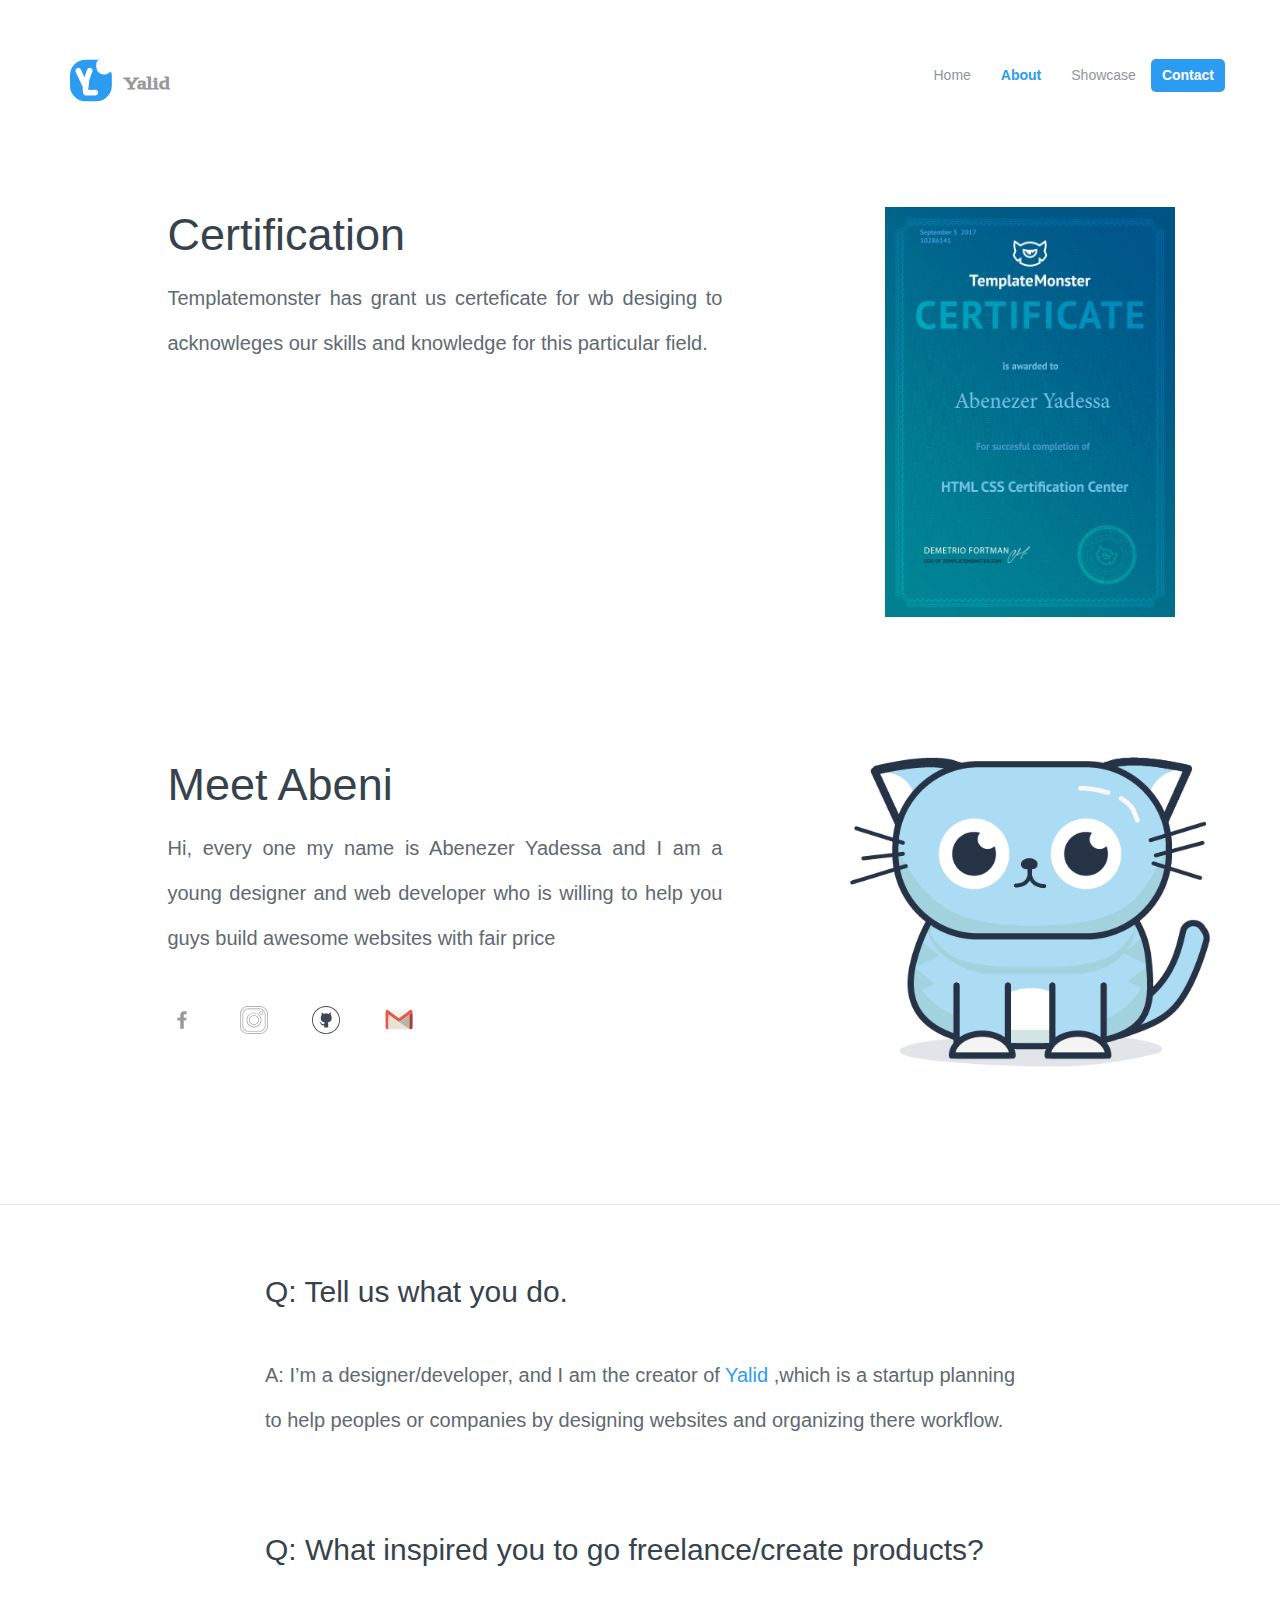
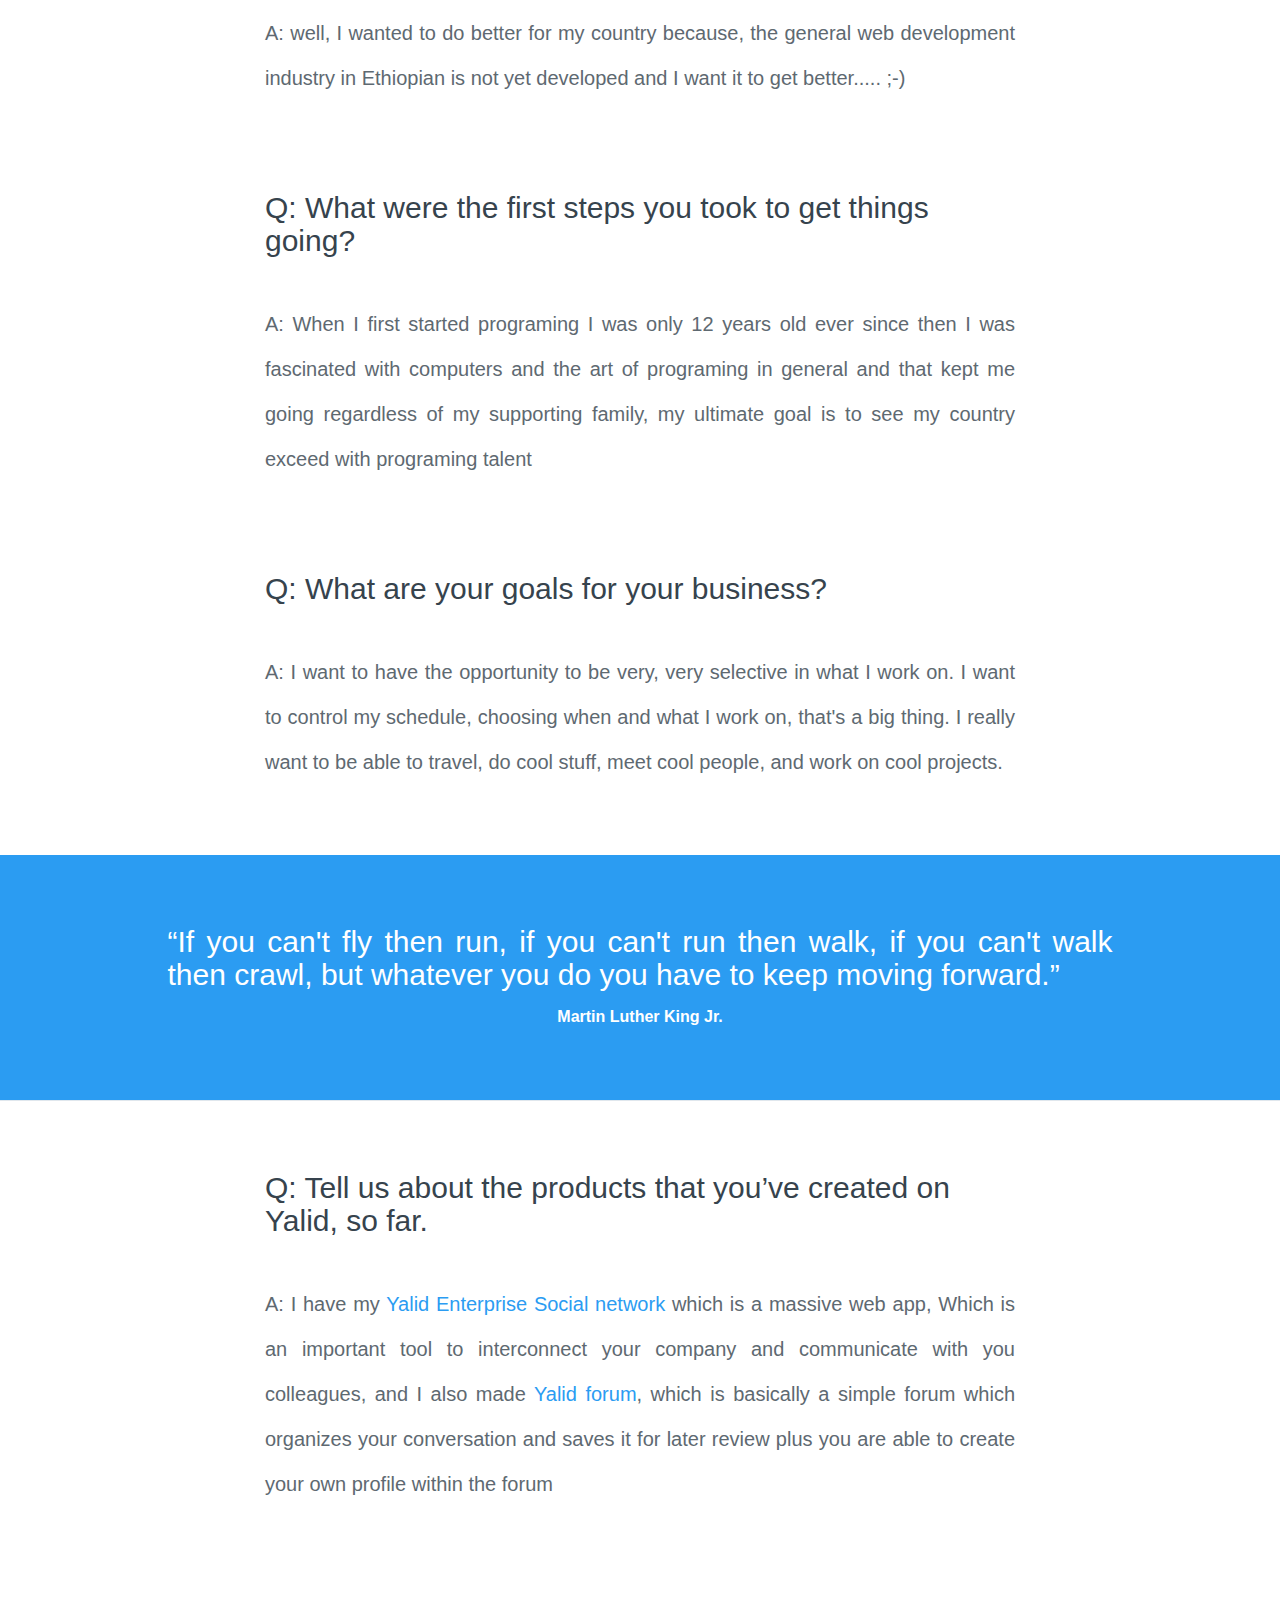
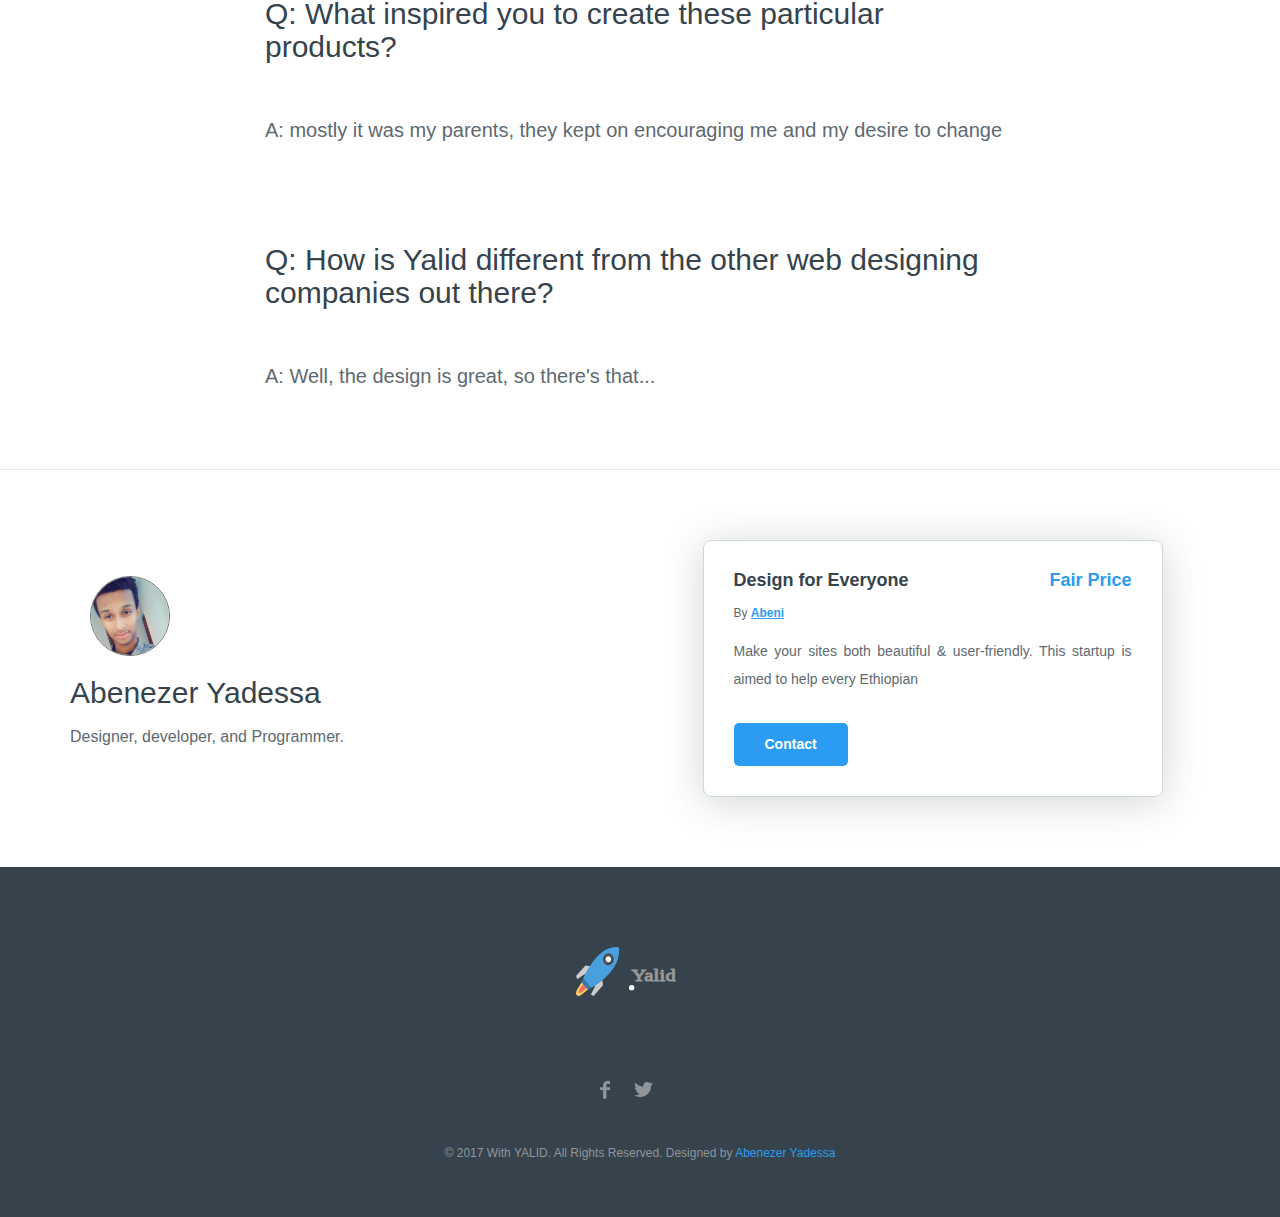
==== about.html @ cad6b0ef "Commit Yalid" ====
<!DOCTYPE html>
<html>

<head>
  <title>YALID Web Design | with Abeni Yadessa</title>
  <link rel="shortcut icon" href="favicon.ico" />
  <meta name="viewport" content="width=device-width, initial-scale=1, user-scalable=0">
  <link rel="stylesheet" href="css/bootstrap.css">
  <link rel="stylesheet" type="text/css" href="css/app.css">

</head>

<body class="">
  <div class="bg-white">

    <nav class="navbar navbar-primary navbar-fixed-top">
      <div class="container">

        <!-- Brand and toggle get grouped for better mobile display -->
        <div class="navbar-header">
          <button type="button" class="navbar-toggle collapsed" data-toggle="collapse" data-target="#header-navbar-collapse" aria-expanded="false">
        <span class="sr-only">Toggle navigation</span>
        <span class="icon-bar"></span>
        <span class="icon-bar"></span>
        <span class="icon-bar"></span>
      </button>
          <a class="navbar-brand" href="/">
        <img alt="Coach" src="img/logo.svg" />
      </a>
        </div>

        <!-- Collect the nav links, forms, and other content for toggling -->
        <div id="header-navbar-collapse" class="collapse navbar-collapse">
          <div class=" navbar-right">
            <ul class="nav navbar-nav">
              <li class=""><a href="index.html">Home</a></li>
              <li class=""><a class="current" href="about.html">About</a></li>
              <li class=""><a href="showcase.html">Showcase</a></li>
            </ul>
            <label for="modal-trigger-left" data-toggle="modal" data-target=".bs-example-modal-lg" class="btn btn-primary btn-sm navbar-btn  open-modal">Contact</label>
          </div>

        </div>
        <!-- /.navbar-collapse -->
      </div>
      <!-- /.container-fluid -->
    </nav>

    <!-- Left modal -->
    <div class="modal-a">
      <input id="modal-trigger-left" class="checkbox invisible" type="checkbox">
      <div class="modal-overlay">
        <label for="modal-trigger-left" class="o-close"></label>
        <div class="modal-wrap from-left">
          <label for="modal-trigger-left" class="close">&#10006;</label>
          <h2>Hey there you are one step closer to contacting Abeni</h2>
          <p style="text-align:center;">
            Just click the following links and you are good to go.... have a great day ;-)
          </p>
          <div class="story-social-links-a img-links">
            <a target="_blank" href="https://www.facebook.com/ebenezer.yadessa"><img src="social/facebook.svg" alt="facebook" /></a>
            <a target="_blank" href="https://www.instagram.com/abeni._/"><img src="social/instagram.svg" alt="instagram" /></a>
            <a target="_blank" href="https://github.com/Abeni-Yad"><img src="social/github.svg" alt="github" /></a>
            <a target="_blank" href="https://mail.google.com/mail/u/0/?view=cm&fs=1&to=abeyadessa@gmail.com&tf=1"><img src="social/gmail.svg" alt="gmail" /></a>
          </div>
          <p style=" margin-top:20px;">
            You can always call me on my phone &rarr; <span style="color:#2b9cf2;"> +251 929 118 104 </span>
          </p>
        </div>
      </div>
    </div>
    <!-- End Modal -->

    <div class='section home-home'>
      <div class='container'>
        <div class='row'>
          <div class='col-md-6 col-md-offset-1'>
            <h1>Certification</h1>
            <div class='text-longform'>
              <p>Templatemonster has grant us certeficate for wb desiging to acknowleges our skills and knowledge for this particular field. </p>
            </div>
          </div>
          <div class='col-md-4 col-md-offset-1'>
            <img class="img-responsive center-block" width="290" src="img/Abenezer Yadessa 10286141.jpg" alt="Yalid" />
          </div>
        </div>
      </div>
    </div>


    <div class='section'>
      <div class='container'>
        <div class='row'>
          <div class='col-md-6 col-md-offset-1'>
            <h1>Meet Abeni</h1>
            <div class='text-longform'>
              <p>Hi, every one my name is Abenezer Yadessa and I am a young designer and web developer who is willing to help you guys build awesome websites with fair price</p>
              <div class='story-social-links img-links'>
                <a target="_blank" href="https://www.facebook.com/ebenezer.yadessa"><img src="social/facebook.svg" alt="facebook" /></a>
                <a target="_blank" href="https://www.instagram.com/abeni._/"><img src="social/instagram.svg" alt="instagram" /></a>
                <a target="_blank" href="https://github.com/Abeni-Yad"><img src="social/github.svg" alt="github" /></a>
                <a target="_blank" href="https://mail.google.com/mail/u/0/?view=cm&fs=1&to=abeyadessa@gmail.com&tf=1"><img src="social/gmail.svg" alt="gmail" /></a>
              </div>
            </div>
          </div>
          <div class='col-md-4 col-md-offset-1'>
            <img class="img-responsive center-block" width="500" src="img/yalid.png" alt="Yalid" />
          </div>
        </div>
      </div>
    </div>
    <div class='section border-top'>
      <div class='container'>
        <div class='row'>
          <div class='col-md-8 col-md-offset-2'>
            <div class='text-longform'>
              <h2>Q: Tell us what you do.</h2>
              <p>
                A: I’m a designer/developer, and I am the creator of
                <a target="_blank" href="index.html">Yalid </a>,which is a startup planning to help peoples or companies by designing websites and organizing there workflow.
              </p>
              <h2>Q: What inspired you to go freelance/create products?</h2>
              <p>A: well, I wanted to do better for my country because, the general web development industry in Ethiopian is not yet developed and I want it to get better..... ;-)</p>
              <h2>Q: What were the first steps you took to get things going?</h2>
              <p>A: When I first started programing I was only 12 years old ever since then I was fascinated with computers and the art of programing in general and that kept me going regardless of my supporting family, my ultimate goal is to see my country exceed with programing talent</p>
              <h2>Q: What are your goals for your business?</h2>
              <p>A: I want to have the opportunity to be very, very selective in what I work on. I want to control my schedule, choosing when and what I work on, that's a big thing. I really want to be able to travel, do cool stuff, meet cool people, and work on cool projects.</p>
            </div>
          </div>
        </div>
      </div>
    </div>
    <div class='section bg-confetti-primary'>
      <div class='container'>
        <div class='row text-center'>
          <div class='col-md-10 col-md-offset-1'>
            <p class='h2'>“If you can't fly then run, if you can't run then walk, if you can't walk then crawl, but whatever you do you have to keep moving forward.”</p>
            <a target="blank" class="text-w-700 text-white" style="margin:0 auto;" href="https://www.google.com/url?sa=t&rct=j&q=&esrc=s&source=web&cd=1&cad=rja&uact=8&ved=0ahUKEwizjMeg4fTVAhVB1xoKHYNYDWcQFggnMAA&url=https%3A%2F%2Fen.wikipedia.org%2Fwiki%2FMartin_Luther_King_Jr.&usg=AFQjCNEV3f6exyag-ZvZM46BWSKPB4kfgg">Martin Luther King Jr. </a>
          </div>
        </div>
      </div>
    </div>
    <div class='section border-top'>
      <div class='container'>
        <div class='row'>
          <div class='col-md-8 col-md-offset-2'>
            <div class='text-longform'>
              <h2>Q: Tell us about the products that you’ve created on Yalid, so far.</h2>
              <p>
                A: I have my
                <a target="_blank" href="#">Yalid Enterprise Social network</a> which is a massive web app, Which is an important tool to interconnect your company and communicate with you colleagues, and I also made
                <a target="_blank" href="">Yalid forum</a>, which is basically a simple forum which organizes your conversation and saves it for later review plus you are able to create your own profile within the forum
              </p>
              <h2>Q: What inspired you to create these particular products?</h2>
              <p>A: mostly it was my parents, they kept on encouraging me and my desire to change</p>
              <p></p>
              <h2>Q: How is Yalid different from the other web designing companies out there?</h2>
              <p>A: Well, the design is great, so there's that...</p>
              </div>
          </div>
        </div>
      </div>
    </div>
    <div class='section border-top'>
      <div class='container'>
        <div class='row v-center creator'>
          <div class='col-sm-4'>
            <img class="pro-pic" src="img/profile.jpg" alt="Face" />
            <h2>Abenezer Yadessa</h2>
            <p class='creator-desc'>Designer, developer, and Programmer.</p>
          </div>
          <div class='col-sm-6 col-sm-offset-2'>
            <div class='product-card'>
              <!-- <a class="img-link" target="_blank" href=""><img class="img-responsive" src="img/bg-1.svg" alt="Design for developers" /> -->
</a>
              <div class='product-info'>
                <h4 class='product-title h-bold clearfix'>
<div class='pull-left'>
<a target="_blank" href="">Design for Everyone</a>
</div>
<div class='pull-right text-primary text-right'>Fair Price</div>
</h4>
                <p class='product-author'>
                  By
                  <strong><a href="#">Abeni</a></strong>
                </p>
                <p class='product-desc'>Make your sites both beautiful &amp; user-friendly. This startup is aimed to help every Ethiopian</p>
                <label for="modal-trigger-left" class="btn btn-primary btn-sm open-modal">Contact</label>
              </div>
            </div>
          </div>
        </div>

      </div>
    </div>
  </div>

  <footer class='footer-primary'>
    <div class='container'>
      <div class='row text-center-xs'>
        <div class='col-sm-12'>
          <a href="/"><img class="logo" src="img/logo1.svg" alt="yalid logo white" />
</a>
          <div class='footerlogo'>
            <a target="_blank" data-toggle="tooltip" title="Follow us on Facbook" class="img-link" href="https://www.facebook.com/ebenezer.yadessa"><img class="pr4" src="img/facebook.svg" alt="Social footer twitter" />
</a><a target="_blank" data-toggle="tooltip" title="Follow us on Twitter" class="img-link" href="https://twitter.com/abeyadessa"><img src="img/twitter.svg" alt="Social footer facebook" />
</a></div>
        </div>
      </div>
      <div class='row'>
        <div class='col-sm-12'>
          <p class='text-center footer-copyright'>
            &copy; 2017 With YALID. All Rights Reserved. Designed by <a href="https://mail.google.com/mail/u/0/?view=cm&fs=1&to=abeyadessa@gmail.com&tf=1">Abenezer Yadessa</a>
          </p>
        </div>
      </div>
    </div>
  </footer>

  <script type="text/javascript" src="js/jquery.js"></script>
  <script type="text/javascript" src="js/bootstrap.js"></script>
  <!-- Used to silently record email addresses in Google Docs -->
</body>

</html>
---- css/app.css ----
@font-face {
  font-family: 'museo-sans-rounded';
  src: url(.eot);
  src: url(.eot) format("embedded-opentype"), url(.woff2) format("woff2"), url(.woff) format("woff"), url(.ttf) format("truetype"), url(.svg#museo_sans_rounded100) format("svg");
  font-weight: 100;
  font-style: normal
}

@font-face {
  font-family: 'museo-sans-rounded';
  src: url(.eot);
  src: url(.eot?#iefix) format("embedded-opentype"), url(.woff2) format("woff2"), url(.woff) format("woff"), url(.ttf) format("truetype"), url(.svg#museo_sans_rounded100_italic) format("svg");
  font-weight: 100;
  font-style: italic
}

@font-face {
  font-family: 'museo-sans-rounded';
  src: url(.eot);
  src: url(.eot?#iefix) format("embedded-opentype"), url(.woff2) format("woff2"), url(.woff) format("woff"), url(.ttf) format("truetype"), url(.svg#museo_sans_rounded300) format("svg");
  font-weight: 300;
  font-style: normal
}

@font-face {
  font-family: 'museo-sans-rounded';
  src: url(.eot);
  src: url(.eot?#iefix) format("embedded-opentype"), url(.woff2) format("woff2"), url(.woff) format("woff"), url(.ttf) format("truetype"), url(.svg#museo_sans_rounded500) format("svg");
  font-weight: normal;
  font-style: normal
}

@font-face {
  font-family: 'museo-sans-rounded';
  src: url(.eot);
  src: url(.eot?#iefix) format("embedded-opentype"), url(.woff2) format("woff2"), url(.woff) format("woff"), url(.ttf) format("truetype"), url(.svg#museo_sans_rounded700) format("svg");
  font-weight: 700;
  font-style: normal
}

@font-face {
  font-family: 'museo-sans-rounded';
  src: url(.eot);
  src: url(.eot?#iefix) format("embedded-opentype"), url(.woff2) format("woff2"), url(.woff) format("woff"), url(.ttf) format("truetype"), url(.svg#museo_sans_rounded900) format("svg");
  font-weight: 900;
  font-style: normal
}

@-webkit-keyframes fadeInUpSmall {
  from {
    opacity: 0;
    -webkit-transform: translate3d(0, 25%, 0);
    transform: translate3d(0, 25%, 0)
  }
  to {
    opacity: 1;
    -webkit-transform: none;
    transform: none
  }
}

@keyframes fadeInUpSmall {
  from {
    opacity: 0;
    -webkit-transform: translate3d(0, 25%, 0);
    transform: translate3d(0, 25%, 0)
  }
  to {
    opacity: 1;
    -webkit-transform: none;
    transform: none
  }
}

.fadeInUpSmall {
  -webkit-animation-name: fadeInUpSmall;
  animation-name: fadeInUpSmall
}

@-webkit-keyframes fadeOutDownSmall {
  from {
    opacity: 1
  }
  to {
    opacity: 0;
    -webkit-transform: translate3d(0, 25%, 0);
    transform: translate3d(0, 25%, 0)
  }
}

@keyframes fadeOutDownSmall {
  from {
    opacity: 1
  }
  to {
    opacity: 0;
    -webkit-transform: translate3d(0, 25%, 0);
    transform: translate3d(0, 25%, 0)
  }
}

.fadeOutDownSmall {
  -webkit-animation-name: fadeOutDownSmall;
  animation-name: fadeOutDownSmall
}

@-webkit-keyframes bounceSmall {
  from, 20%, 53%, 80%, to {
    -webkit-animation-timing-function: cubic-bezier(0.215, 0.61, 0.355, 1);
    animation-timing-function: cubic-bezier(0.215, 0.61, 0.355, 1);
    -webkit-transform: translate3d(0, 60%, 0) scale3d(1, 1, 1);
    transform: translate3d(0, 60%, 0) scale3d(1, 1, 1)
  }
  40%, 43% {
    -webkit-animation-timing-function: cubic-bezier(0.755, 0.05, 0.855, 0.06);
    animation-timing-function: cubic-bezier(0.755, 0.05, 0.855, 0.06);
    -webkit-transform: translate3d(0, -60%, 0) scale3d(1, 1.15, 1);
    transform: translate3d(0, -60%, 0) scale3d(1, 1.15, 1)
  }
  70% {
    -webkit-animation-timing-function: cubic-bezier(0.755, 0.05, 0.855, 0.06);
    animation-timing-function: cubic-bezier(0.755, 0.05, 0.855, 0.06);
    -webkit-transform: translate3d(0, -40%, 0);
    transform: translate3d(0, -40%, 0)
  }
  90% {
    -webkit-transform: translate3d(0, -20%, 0);
    transform: translate3d(0, -20%, 0)
  }
}

@keyframes bounceSmall {
  from, 20%, 53%, 80%, to {
    -webkit-animation-timing-function: cubic-bezier(0.215, 0.61, 0.355, 1);
    animation-timing-function: cubic-bezier(0.215, 0.61, 0.355, 1);
    -webkit-transform: translate3d(0, 60%, 0) scale3d(1, 1, 1);
    transform: translate3d(0, 60%, 0) scale3d(1, 1, 1)
  }
  40%, 43% {
    -webkit-animation-timing-function: cubic-bezier(0.755, 0.05, 0.855, 0.06);
    animation-timing-function: cubic-bezier(0.755, 0.05, 0.855, 0.06);
    -webkit-transform: translate3d(0, -60%, 0) scale3d(1, 1.15, 1);
    transform: translate3d(0, -60%, 0) scale3d(1, 1.15, 1)
  }
  70% {
    -webkit-animation-timing-function: cubic-bezier(0.755, 0.05, 0.855, 0.06);
    animation-timing-function: cubic-bezier(0.755, 0.05, 0.855, 0.06);
    -webkit-transform: translate3d(0, -40%, 0);
    transform: translate3d(0, -40%, 0)
  }
  90% {
    -webkit-transform: translate3d(0, -20%, 0);
    transform: translate3d(0, -20%, 0)
  }
}

.bounceSmall {
  -webkit-animation-name: bounceSmall;
  animation-name: bounceSmall;
  -webkit-transform-origin: center bottom;
  transform-origin: center bottom
}

.aspect-ratio-16-9 {
  position: relative
}

.aspect-ratio-16-9:before {
  display: block;
  content: "";
  width: 100%;
  padding-top: 56.25%
}

.aspect-ratio-16-9>.content {
  position: absolute;
  top: 0;
  left: 0;
  right: 0;
  bottom: 0
}

.aspect-ratio-5-3 {
  position: relative
}

.aspect-ratio-5-3:before {
  display: block;
  content: "";
  width: 100%;
  padding-top: 60%
}

.aspect-ratio-5-3>.content {
  position: absolute;
  top: 0;
  left: 0;
  right: 0;
  bottom: 0
}

.aspect-ratio-4-3 {
  position: relative
}

.aspect-ratio-4-3:before {
  display: block;
  content: "";
  width: 100%;
  padding-top: 75%
}

.aspect-ratio-4-3>.content {
  position: absolute;
  top: 0;
  left: 0;
  right: 0;
  bottom: 0
}

.bg-white {
  background: #fff;
  padding-top: 70px;
}

.bg-gray-super-light, .available-plans .bg-lightest {
  background: #f7f8fc
}

.bg-primary, .bg-primary h1, .bg-primary h2, .bg-primary h3, .bg-primary h4, .bg-primary h5, .bg-primary h6, .bg-primary .h1, .bg-primary .h2, .bg-primary .h3, .bg-primary .h4, .bg-primary .h5, .bg-primary .h6, .bg-confetti-primary, .bg-confetti-primary h1, .bg-confetti-primary h2, .bg-confetti-primary h3, .bg-confetti-primary h4, .bg-confetti-primary h5, .bg-confetti-primary h6, .bg-confetti-primary .h1, .bg-confetti-primary .h2, .bg-confetti-primary .h3, .bg-confetti-primary .h4, .bg-confetti-primary .h5, .bg-confetti-primary .h6 {
  color: #fff
}

.bg-primary .text-fade-25, .bg-primary .text-fade-25 a, .bg-confetti-primary .text-fade-25, .bg-confetti-primary .text-fade-25 a {
  color: rgba(255, 255, 255, 0.75)
}

.bg-primary a, .bg-confetti-primary a {
  color: #A8DAFF
}

.bg-primary a:hover, .bg-confetti-primary a:hover {
  color: #fff
}

.bg-confetti-primary {
  background-image: url(/assets/chico/bg-confetti-blue-b2c30c560315b7096cbf36836446f07ef1755beacbf937e1c65b8f3c0d4b5147.svg);
  background-color: #2b9cf2;
  background-size: 400px
}

@media screen and (max-width: 768px) {
  .bg-confetti-primary {
    background-size: 300px
  }
}

.bg-confetti-dark {
  background-image: url(/assets/chico/bg-confetti-dark-d51689d8ea07abc89fe392639d5564929955c8b92f6087aba8db0f2f2f19608d.svg);
  background-color: #36434d;
  background-size: 400px
}

@media screen and (max-width: 768px) {
  .bg-confetti-dark {
    background-size: 300px
  }
}

.border-radius {
  border-radius: 5px
}

.border-radius-lg {
  border-radius: 8px
}

.border-radius-sm {
  border-radius: 3px
}

.border-top-gray-lighter {
  border-top: 1px solid #E0E7ED
}

.btn-white {
  color: #333 !important;
  background-color: #fff;
  border-color: transparent
}

.btn-white:focus, .btn-white.focus {
  color: #333 !important;
  background-color: #e6e6e6;
  border-color: transparent
}

.btn-white:hover {
  color: #333 !important;
  background-color: #e6e6e6;
  border-color: transparent
}

.btn-white:active, .btn-white.active, .open>.btn-white.dropdown-toggle {
  color: #333 !important;
  background-color: #e6e6e6;
  border-color: transparent
}

.btn-white:active:hover, .btn-white:active:focus, .btn-white:active.focus, .btn-white.active:hover, .btn-white.active:focus, .btn-white.active.focus, .open>.btn-white.dropdown-toggle:hover, .open>.btn-white.dropdown-toggle:focus, .open>.btn-white.dropdown-toggle.focus {
  color: #333 !important;
  background-color: #d4d4d4;
  border-color: transparent
}

.btn-white:active, .btn-white.active, .open>.btn-white.dropdown-toggle {
  background-image: none
}

.btn-white.disabled, .btn-white.disabled:hover, .btn-white.disabled:focus, .btn-white.disabled.focus, .btn-white.disabled:active, .btn-white.disabled.active, .btn-white[disabled], .btn-white[disabled]:hover, .btn-white[disabled]:focus, .btn-white[disabled].focus, .btn-white[disabled]:active, .btn-white[disabled].active, fieldset[disabled] .btn-white, fieldset[disabled] .btn-white:hover, fieldset[disabled] .btn-white:focus, fieldset[disabled] .btn-white.focus, fieldset[disabled] .btn-white:active, fieldset[disabled] .btn-white.active {
  background-color: #fff;
  border-color: transparent
}

.btn-white .badge {
  color: #fff;
  background-color: #333 !important
}

.btn-white:hover {
  background: #fff
}

.card {
  background: #fff;
  border-radius: 5px;
  box-shadow: 0 4px 9px 0 rgba(30, 59, 91, 0.1)
}

.card.card-sm {
  border-radius: 3px
}

.card.card-lg {
  border-radius: 8px
}

.curve-container {
  position: relative;
  overflow: hidden
}

.curve-container .curve {
  position: absolute;
  background: white;
  border-radius: 0 0 100% 100%;
  left: 0px;
  right: 0;
  top: -50%;
  bottom: 33%
}

@media screen and (max-width: 991px) {
  .curve-container .curve {
    bottom: 66%;
    top: -33%
  }
}

.flex-row {
  display: -webkit-box;
  display: -ms-flexbox;
  display: flex;
  -webkit-box-align: center;
  -ms-flex-align: center;
  align-items: center;
  -webkit-box-pack: center;
  -ms-flex-pack: center;
  justify-content: center
}

.flex-row>div {
  -webkit-box-flex: 1;
  -ms-flex: 1;
  flex: 1
}

.flex-row>div.flex-cell-bordered {
  border-right: 1px solid #E0E7ED
}

.flex-row>div.flex-cell-bordered:last-child {
  border-right: none
}

svg.icon-16, img.icon-16 {
  width: 16px;
  height: 16px
}

svg.icon-inline, img.icon-inline {
  display: inline-block;
  vertical-align: middle;
  height: 1em;
  width: auto
}

.img-border-white {
  border: 3px solid #fff
}

.list-icon li, .list-icon-blue-checkmark li {
  background-repeat: no-repeat;
  background-size: 26px 26px;
  padding-left: 39px;
  background-position: 0 0
}

.list-icon.text-lg li, .text-lg.list-icon-blue-checkmark li {
  background-size: 1.625em 1.625em;
  padding-left: 2.4375em
}

.list-icon-blue-checkmark li {
  background-image: url(/assets/marketing/icon-blue-checkmark-bubble-6b00ef5cb3d8f0c9281feb82e211a653ac41ded489aaecbc31e9c2e0ef9ebe32.svg)
}

.shadow-box {
  box-shadow: 0 10px 25px 0 rgba(49, 49, 93, 0.1)
}

.shadow-box {
  box-shadow: 0 10px 25px 0 rgba(49, 49, 93, 0.1);
  border-radius: 5px
}

.ma1 {
  margin: 0.3125rem !important
}

.mt1 {
  margin-top: 0.3125rem !important
}

.mb1 {
  margin-bottom: 0.3125rem !important
}

.ml1 {
  margin-left: 0.3125rem !important
}

.mr1 {
  margin-right: 0.3125rem !important
}

.mv1 {
  margin-top: 0.3125rem !important;
  margin-bottom: 0.3125rem !important
}

.mh1 {
  margin-left: 0.3125rem !important;
  margin-right: 0.3125rem !important
}

.pa1 {
  padding: 0.3125rem !important
}

.pt1 {
  padding-top: 0.3125rem !important
}

.pb1 {
  padding-bottom: 0.3125rem !important
}

.pl1 {
  padding-left: 0.3125rem !important
}

.pr1 {
  padding-right: 0.3125rem !important
}

.pv1 {
  padding-top: 0.3125rem !important;
  padding-bottom: 0.3125rem !important
}

.ph1 {
  padding-left: 0.3125rem !important;
  padding-right: 0.3125rem !important
}

@media screen and (max-width: 767px) {
  .ma1-xs {
    margin: 0.3125rem !important
  }
  .mt1-xs {
    margin-top: 0.3125rem !important
  }
  .mb1-xs {
    margin-bottom: 0.3125rem !important
  }
  .ml1-xs {
    margin-left: 0.3125rem !important
  }
  .mr1-xs {
    margin-right: 0.3125rem !important
  }
  .mv1-xs {
    margin-top: 0.3125rem !important;
    margin-bottom: 0.3125rem !important
  }
  .mh1-xs {
    margin-left: 0.3125rem !important;
    margin-right: 0.3125rem !important
  }
  .pa1-xs {
    padding: 0.3125rem !important
  }
  .pt1-xs {
    padding-top: 0.3125rem !important
  }
  .pb1-xs {
    padding-bottom: 0.3125rem !important
  }
  .pl1-xs {
    padding-left: 0.3125rem !important
  }
  .pr1-xs {
    padding-right: 0.3125rem !important
  }
  .pv1-xs {
    padding-top: 0.3125rem !important;
    padding-bottom: 0.3125rem !important
  }
  .ph1-xs {
    padding-left: 0.3125rem !important;
    padding-right: 0.3125rem !important
  }
}

@media (min-width: 768px) and (max-width: 991px) {
  .ma1-sm {
    margin: 0.3125rem !important
  }
  .mt1-sm {
    margin-top: 0.3125rem !important
  }
  .mb1-sm {
    margin-bottom: 0.3125rem !important
  }
  .ml1-sm {
    margin-left: 0.3125rem !important
  }
  .mr1-sm {
    margin-right: 0.3125rem !important
  }
  .mv1-sm {
    margin-top: 0.3125rem !important;
    margin-bottom: 0.3125rem !important
  }
  .mh1-sm {
    margin-left: 0.3125rem !important;
    margin-right: 0.3125rem !important
  }
  .pa1-sm {
    padding: 0.3125rem !important
  }
  .pt1-sm {
    padding-top: 0.3125rem !important
  }
  .pb1-sm {
    padding-bottom: 0.3125rem !important
  }
  .pl1-sm {
    padding-left: 0.3125rem !important
  }
  .pr1-sm {
    padding-right: 0.3125rem !important
  }
  .pv1-sm {
    padding-top: 0.3125rem !important;
    padding-bottom: 0.3125rem !important
  }
  .ph1-sm {
    padding-left: 0.3125rem !important;
    padding-right: 0.3125rem !important
  }
}

@media (min-width: 992px) and (max-width: 1199px) {
  .ma1-md {
    margin: 0.3125rem !important
  }
  .mt1-md {
    margin-top: 0.3125rem !important
  }
  .mb1-md {
    margin-bottom: 0.3125rem !important
  }
  .ml1-md {
    margin-left: 0.3125rem !important
  }
  .mr1-md {
    margin-right: 0.3125rem !important
  }
  .mv1-md {
    margin-top: 0.3125rem !important;
    margin-bottom: 0.3125rem !important
  }
  .mh1-md {
    margin-left: 0.3125rem !important;
    margin-right: 0.3125rem !important
  }
  .pa1-md {
    padding: 0.3125rem !important
  }
  .pt1-md {
    padding-top: 0.3125rem !important
  }
  .pb1-md {
    padding-bottom: 0.3125rem !important
  }
  .pl1-md {
    padding-left: 0.3125rem !important
  }
  .pr1-md {
    padding-right: 0.3125rem !important
  }
  .pv1-md {
    padding-top: 0.3125rem !important;
    padding-bottom: 0.3125rem !important
  }
  .ph1-md {
    padding-left: 0.3125rem !important;
    padding-right: 0.3125rem !important
  }
}

@media (min-width: 1200px) {
  .ma1-lg {
    margin: 0.3125rem !important
  }
  .mt1-lg {
    margin-top: 0.3125rem !important
  }
  .mb1-lg {
    margin-bottom: 0.3125rem !important
  }
  .ml1-lg {
    margin-left: 0.3125rem !important
  }
  .mr1-lg {
    margin-right: 0.3125rem !important
  }
  .mv1-lg {
    margin-top: 0.3125rem !important;
    margin-bottom: 0.3125rem !important
  }
  .mh1-lg {
    margin-left: 0.3125rem !important;
    margin-right: 0.3125rem !important
  }
  .pa1-lg {
    padding: 0.3125rem !important
  }
  .pt1-lg {
    padding-top: 0.3125rem !important
  }
  .pb1-lg {
    padding-bottom: 0.3125rem !important
  }
  .pl1-lg {
    padding-left: 0.3125rem !important
  }
  .pr1-lg {
    padding-right: 0.3125rem !important
  }
  .pv1-lg {
    padding-top: 0.3125rem !important;
    padding-bottom: 0.3125rem !important
  }
  .ph1-lg {
    padding-left: 0.3125rem !important;
    padding-right: 0.3125rem !important
  }
}

.ma2 {
  margin: 0.625rem !important
}

.mt2 {
  margin-top: 0.625rem !important
}

.mb2 {
  margin-bottom: 0.625rem !important
}

.ml2 {
  margin-left: 0.625rem !important
}

.mr2 {
  margin-right: 0.625rem !important
}

.mv2 {
  margin-top: 0.625rem !important;
  margin-bottom: 0.625rem !important
}

.mh2 {
  margin-left: 0.625rem !important;
  margin-right: 0.625rem !important
}

.pa2 {
  padding: 0.625rem !important
}

.pt2 {
  padding-top: 0.625rem !important
}

.pb2 {
  padding-bottom: 0.625rem !important
}

.pl2 {
  padding-left: 0.625rem !important
}

.pr2 {
  padding-right: 0.625rem !important
}

.pv2 {
  padding-top: 0.625rem !important;
  padding-bottom: 0.625rem !important
}

.ph2 {
  padding-left: 0.625rem !important;
  padding-right: 0.625rem !important
}

@media screen and (max-width: 767px) {
  .ma2-xs {
    margin: 0.625rem !important
  }
  .mt2-xs {
    margin-top: 0.625rem !important
  }
  .mb2-xs {
    margin-bottom: 0.625rem !important
  }
  .ml2-xs {
    margin-left: 0.625rem !important
  }
  .mr2-xs {
    margin-right: 0.625rem !important
  }
  .mv2-xs {
    margin-top: 0.625rem !important;
    margin-bottom: 0.625rem !important
  }
  .mh2-xs {
    margin-left: 0.625rem !important;
    margin-right: 0.625rem !important
  }
  .pa2-xs {
    padding: 0.625rem !important
  }
  .pt2-xs {
    padding-top: 0.625rem !important
  }
  .pb2-xs {
    padding-bottom: 0.625rem !important
  }
  .pl2-xs {
    padding-left: 0.625rem !important
  }
  .pr2-xs {
    padding-right: 0.625rem !important
  }
  .pv2-xs {
    padding-top: 0.625rem !important;
    padding-bottom: 0.625rem !important
  }
  .ph2-xs {
    padding-left: 0.625rem !important;
    padding-right: 0.625rem !important
  }
}

@media (min-width: 768px) and (max-width: 991px) {
  .ma2-sm {
    margin: 0.625rem !important
  }
  .mt2-sm {
    margin-top: 0.625rem !important
  }
  .mb2-sm {
    margin-bottom: 0.625rem !important
  }
  .ml2-sm {
    margin-left: 0.625rem !important
  }
  .mr2-sm {
    margin-right: 0.625rem !important
  }
  .mv2-sm {
    margin-top: 0.625rem !important;
    margin-bottom: 0.625rem !important
  }
  .mh2-sm {
    margin-left: 0.625rem !important;
    margin-right: 0.625rem !important
  }
  .pa2-sm {
    padding: 0.625rem !important
  }
  .pt2-sm {
    padding-top: 0.625rem !important
  }
  .pb2-sm {
    padding-bottom: 0.625rem !important
  }
  .pl2-sm {
    padding-left: 0.625rem !important
  }
  .pr2-sm {
    padding-right: 0.625rem !important
  }
  .pv2-sm {
    padding-top: 0.625rem !important;
    padding-bottom: 0.625rem !important
  }
  .ph2-sm {
    padding-left: 0.625rem !important;
    padding-right: 0.625rem !important
  }
}

@media (min-width: 992px) and (max-width: 1199px) {
  .ma2-md {
    margin: 0.625rem !important
  }
  .mt2-md {
    margin-top: 0.625rem !important
  }
  .mb2-md {
    margin-bottom: 0.625rem !important
  }
  .ml2-md {
    margin-left: 0.625rem !important
  }
  .mr2-md {
    margin-right: 0.625rem !important
  }
  .mv2-md {
    margin-top: 0.625rem !important;
    margin-bottom: 0.625rem !important
  }
  .mh2-md {
    margin-left: 0.625rem !important;
    margin-right: 0.625rem !important
  }
  .pa2-md {
    padding: 0.625rem !important
  }
  .pt2-md {
    padding-top: 0.625rem !important
  }
  .pb2-md {
    padding-bottom: 0.625rem !important
  }
  .pl2-md {
    padding-left: 0.625rem !important
  }
  .pr2-md {
    padding-right: 0.625rem !important
  }
  .pv2-md {
    padding-top: 0.625rem !important;
    padding-bottom: 0.625rem !important
  }
  .ph2-md {
    padding-left: 0.625rem !important;
    padding-right: 0.625rem !important
  }
}

@media (min-width: 1200px) {
  .ma2-lg {
    margin: 0.625rem !important
  }
  .mt2-lg {
    margin-top: 0.625rem !important
  }
  .mb2-lg {
    margin-bottom: 0.625rem !important
  }
  .ml2-lg {
    margin-left: 0.625rem !important
  }
  .mr2-lg {
    margin-right: 0.625rem !important
  }
  .mv2-lg {
    margin-top: 0.625rem !important;
    margin-bottom: 0.625rem !important
  }
  .mh2-lg {
    margin-left: 0.625rem !important;
    margin-right: 0.625rem !important
  }
  .pa2-lg {
    padding: 0.625rem !important
  }
  .pt2-lg {
    padding-top: 0.625rem !important
  }
  .pb2-lg {
    padding-bottom: 0.625rem !important
  }
  .pl2-lg {
    padding-left: 0.625rem !important
  }
  .pr2-lg {
    padding-right: 0.625rem !important
  }
  .pv2-lg {
    padding-top: 0.625rem !important;
    padding-bottom: 0.625rem !important
  }
  .ph2-lg {
    padding-left: 0.625rem !important;
    padding-right: 0.625rem !important
  }
}

.ma3 {
  margin: 0.9375rem !important
}

.mt3 {
  margin-top: 0.9375rem !important
}

.mb3 {
  margin-bottom: 0.9375rem !important
}

.ml3 {
  margin-left: 0.9375rem !important
}

.mr3 {
  margin-right: 0.9375rem !important
}

.mv3 {
  margin-top: 0.9375rem !important;
  margin-bottom: 0.9375rem !important
}

.mh3 {
  margin-left: 0.9375rem !important;
  margin-right: 0.9375rem !important
}

.pa3 {
  padding: 0.9375rem !important
}

.pt3 {
  padding-top: 0.9375rem !important
}

.pb3 {
  padding-bottom: 0.9375rem !important
}

.pl3 {
  padding-left: 0.9375rem !important
}

.pr3 {
  padding-right: 0.9375rem !important
}

.pv3 {
  padding-top: 0.9375rem !important;
  padding-bottom: 0.9375rem !important
}

.ph3 {
  padding-left: 0.9375rem !important;
  padding-right: 0.9375rem !important
}

@media screen and (max-width: 767px) {
  .ma3-xs {
    margin: 0.9375rem !important
  }
  .mt3-xs {
    margin-top: 0.9375rem !important
  }
  .mb3-xs {
    margin-bottom: 0.9375rem !important
  }
  .ml3-xs {
    margin-left: 0.9375rem !important
  }
  .mr3-xs {
    margin-right: 0.9375rem !important
  }
  .mv3-xs {
    margin-top: 0.9375rem !important;
    margin-bottom: 0.9375rem !important
  }
  .mh3-xs {
    margin-left: 0.9375rem !important;
    margin-right: 0.9375rem !important
  }
  .pa3-xs {
    padding: 0.9375rem !important
  }
  .pt3-xs {
    padding-top: 0.9375rem !important
  }
  .pb3-xs {
    padding-bottom: 0.9375rem !important
  }
  .pl3-xs {
    padding-left: 0.9375rem !important
  }
  .pr3-xs {
    padding-right: 0.9375rem !important
  }
  .pv3-xs {
    padding-top: 0.9375rem !important;
    padding-bottom: 0.9375rem !important
  }
  .ph3-xs {
    padding-left: 0.9375rem !important;
    padding-right: 0.9375rem !important
  }
}

@media (min-width: 768px) and (max-width: 991px) {
  .ma3-sm {
    margin: 0.9375rem !important
  }
  .mt3-sm {
    margin-top: 0.9375rem !important
  }
  .mb3-sm {
    margin-bottom: 0.9375rem !important
  }
  .ml3-sm {
    margin-left: 0.9375rem !important
  }
  .mr3-sm {
    margin-right: 0.9375rem !important
  }
  .mv3-sm {
    margin-top: 0.9375rem !important;
    margin-bottom: 0.9375rem !important
  }
  .mh3-sm {
    margin-left: 0.9375rem !important;
    margin-right: 0.9375rem !important
  }
  .pa3-sm {
    padding: 0.9375rem !important
  }
  .pt3-sm {
    padding-top: 0.9375rem !important
  }
  .pb3-sm {
    padding-bottom: 0.9375rem !important
  }
  .pl3-sm {
    padding-left: 0.9375rem !important
  }
  .pr3-sm {
    padding-right: 0.9375rem !important
  }
  .pv3-sm {
    padding-top: 0.9375rem !important;
    padding-bottom: 0.9375rem !important
  }
  .ph3-sm {
    padding-left: 0.9375rem !important;
    padding-right: 0.9375rem !important
  }
}

@media (min-width: 992px) and (max-width: 1199px) {
  .ma3-md {
    margin: 0.9375rem !important
  }
  .mt3-md {
    margin-top: 0.9375rem !important
  }
  .mb3-md {
    margin-bottom: 0.9375rem !important
  }
  .ml3-md {
    margin-left: 0.9375rem !important
  }
  .mr3-md {
    margin-right: 0.9375rem !important
  }
  .mv3-md {
    margin-top: 0.9375rem !important;
    margin-bottom: 0.9375rem !important
  }
  .mh3-md {
    margin-left: 0.9375rem !important;
    margin-right: 0.9375rem !important
  }
  .pa3-md {
    padding: 0.9375rem !important
  }
  .pt3-md {
    padding-top: 0.9375rem !important
  }
  .pb3-md {
    padding-bottom: 0.9375rem !important
  }
  .pl3-md {
    padding-left: 0.9375rem !important
  }
  .pr3-md {
    padding-right: 0.9375rem !important
  }
  .pv3-md {
    padding-top: 0.9375rem !important;
    padding-bottom: 0.9375rem !important
  }
  .ph3-md {
    padding-left: 0.9375rem !important;
    padding-right: 0.9375rem !important
  }
}

@media (min-width: 1200px) {
  .ma3-lg {
    margin: 0.9375rem !important
  }
  .mt3-lg {
    margin-top: 0.9375rem !important
  }
  .mb3-lg {
    margin-bottom: 0.9375rem !important
  }
  .ml3-lg {
    margin-left: 0.9375rem !important
  }
  .mr3-lg {
    margin-right: 0.9375rem !important
  }
  .mv3-lg {
    margin-top: 0.9375rem !important;
    margin-bottom: 0.9375rem !important
  }
  .mh3-lg {
    margin-left: 0.9375rem !important;
    margin-right: 0.9375rem !important
  }
  .pa3-lg {
    padding: 0.9375rem !important
  }
  .pt3-lg {
    padding-top: 0.9375rem !important
  }
  .pb3-lg {
    padding-bottom: 0.9375rem !important
  }
  .pl3-lg {
    padding-left: 0.9375rem !important
  }
  .pr3-lg {
    padding-right: 0.9375rem !important
  }
  .pv3-lg {
    padding-top: 0.9375rem !important;
    padding-bottom: 0.9375rem !important
  }
  .ph3-lg {
    padding-left: 0.9375rem !important;
    padding-right: 0.9375rem !important
  }
}

.ma4 {
  margin: 1.25rem !important
}

.mt4 {
  margin-top: 1.25rem !important
}

.mb4 {
  margin-bottom: 1.25rem !important
}

.ml4 {
  margin-left: 1.25rem !important
}

.mr4 {
  margin-right: 1.25rem !important
}

.mv4 {
  margin-top: 1.25rem !important;
  margin-bottom: 1.25rem !important
}

.mh4 {
  margin-left: 1.25rem !important;
  margin-right: 1.25rem !important
}

.pa4 {
  padding: 1.25rem !important
}

.pt4 {
  padding-top: 1.25rem !important
}

.pb4 {
  padding-bottom: 1.25rem !important
}

.pl4 {
  padding-left: 1.25rem !important
}

.pr4 {
  padding-right: 1.25rem !important
}

.pv4 {
  padding-top: 1.25rem !important;
  padding-bottom: 1.25rem !important
}

.ph4 {
  padding-left: 1.25rem !important;
  padding-right: 1.25rem !important
}

@media screen and (max-width: 767px) {
  .ma4-xs {
    margin: 1.25rem !important
  }
  .mt4-xs {
    margin-top: 1.25rem !important
  }
  .mb4-xs {
    margin-bottom: 1.25rem !important
  }
  .ml4-xs {
    margin-left: 1.25rem !important
  }
  .mr4-xs {
    margin-right: 1.25rem !important
  }
  .mv4-xs {
    margin-top: 1.25rem !important;
    margin-bottom: 1.25rem !important
  }
  .mh4-xs {
    margin-left: 1.25rem !important;
    margin-right: 1.25rem !important
  }
  .pa4-xs {
    padding: 1.25rem !important
  }
  .pt4-xs {
    padding-top: 1.25rem !important
  }
  .pb4-xs {
    padding-bottom: 1.25rem !important
  }
  .pl4-xs {
    padding-left: 1.25rem !important
  }
  .pr4-xs {
    padding-right: 1.25rem !important
  }
  .pv4-xs {
    padding-top: 1.25rem !important;
    padding-bottom: 1.25rem !important
  }
  .ph4-xs {
    padding-left: 1.25rem !important;
    padding-right: 1.25rem !important
  }
}

@media (min-width: 768px) and (max-width: 991px) {
  .ma4-sm {
    margin: 1.25rem !important
  }
  .mt4-sm {
    margin-top: 1.25rem !important
  }
  .mb4-sm {
    margin-bottom: 1.25rem !important
  }
  .ml4-sm {
    margin-left: 1.25rem !important
  }
  .mr4-sm {
    margin-right: 1.25rem !important
  }
  .mv4-sm {
    margin-top: 1.25rem !important;
    margin-bottom: 1.25rem !important
  }
  .mh4-sm {
    margin-left: 1.25rem !important;
    margin-right: 1.25rem !important
  }
  .pa4-sm {
    padding: 1.25rem !important
  }
  .pt4-sm {
    padding-top: 1.25rem !important
  }
  .pb4-sm {
    padding-bottom: 1.25rem !important
  }
  .pl4-sm {
    padding-left: 1.25rem !important
  }
  .pr4-sm {
    padding-right: 1.25rem !important
  }
  .pv4-sm {
    padding-top: 1.25rem !important;
    padding-bottom: 1.25rem !important
  }
  .ph4-sm {
    padding-left: 1.25rem !important;
    padding-right: 1.25rem !important
  }
}

@media (min-width: 992px) and (max-width: 1199px) {
  .ma4-md {
    margin: 1.25rem !important
  }
  .mt4-md {
    margin-top: 1.25rem !important
  }
  .mb4-md {
    margin-bottom: 1.25rem !important
  }
  .ml4-md {
    margin-left: 1.25rem !important
  }
  .mr4-md {
    margin-right: 1.25rem !important
  }
  .mv4-md {
    margin-top: 1.25rem !important;
    margin-bottom: 1.25rem !important
  }
  .mh4-md {
    margin-left: 1.25rem !important;
    margin-right: 1.25rem !important
  }
  .pa4-md {
    padding: 1.25rem !important
  }
  .pt4-md {
    padding-top: 1.25rem !important
  }
  .pb4-md {
    padding-bottom: 1.25rem !important
  }
  .pl4-md {
    padding-left: 1.25rem !important
  }
  .pr4-md {
    padding-right: 1.25rem !important
  }
  .pv4-md {
    padding-top: 1.25rem !important;
    padding-bottom: 1.25rem !important
  }
  .ph4-md {
    padding-left: 1.25rem !important;
    padding-right: 1.25rem !important
  }
}

@media (min-width: 1200px) {
  .ma4-lg {
    margin: 1.25rem !important
  }
  .mt4-lg {
    margin-top: 1.25rem !important
  }
  .mb4-lg {
    margin-bottom: 1.25rem !important
  }
  .ml4-lg {
    margin-left: 1.25rem !important
  }
  .mr4-lg {
    margin-right: 1.25rem !important
  }
  .mv4-lg {
    margin-top: 1.25rem !important;
    margin-bottom: 1.25rem !important
  }
  .mh4-lg {
    margin-left: 1.25rem !important;
    margin-right: 1.25rem !important
  }
  .pa4-lg {
    padding: 1.25rem !important
  }
  .pt4-lg {
    padding-top: 1.25rem !important
  }
  .pb4-lg {
    padding-bottom: 1.25rem !important
  }
  .pl4-lg {
    padding-left: 1.25rem !important
  }
  .pr4-lg {
    padding-right: 1.25rem !important
  }
  .pv4-lg {
    padding-top: 1.25rem !important;
    padding-bottom: 1.25rem !important
  }
  .ph4-lg {
    padding-left: 1.25rem !important;
    padding-right: 1.25rem !important
  }
}

.ma5 {
  margin: 1.5625rem !important
}

.mt5 {
  margin-top: 1.5625rem !important
}

.mb5 {
  margin-bottom: 1.5625rem !important
}

.ml5 {
  margin-left: 1.5625rem !important
}

.mr5 {
  margin-right: 1.5625rem !important
}

.mv5 {
  margin-top: 1.5625rem !important;
  margin-bottom: 1.5625rem !important
}

.mh5 {
  margin-left: 1.5625rem !important;
  margin-right: 1.5625rem !important
}

.pa5 {
  padding: 1.5625rem !important
}

.pt5 {
  padding-top: 1.5625rem !important
}

.pb5 {
  padding-bottom: 1.5625rem !important
}

.pl5 {
  padding-left: 1.5625rem !important
}

.pr5 {
  padding-right: 1.5625rem !important
}

.pv5 {
  padding-top: 1.5625rem !important;
  padding-bottom: 1.5625rem !important
}

.ph5 {
  padding-left: 1.5625rem !important;
  padding-right: 1.5625rem !important
}

@media screen and (max-width: 767px) {
  .ma5-xs {
    margin: 1.5625rem !important
  }
  .mt5-xs {
    margin-top: 1.5625rem !important
  }
  .mb5-xs {
    margin-bottom: 1.5625rem !important
  }
  .ml5-xs {
    margin-left: 1.5625rem !important
  }
  .mr5-xs {
    margin-right: 1.5625rem !important
  }
  .mv5-xs {
    margin-top: 1.5625rem !important;
    margin-bottom: 1.5625rem !important
  }
  .mh5-xs {
    margin-left: 1.5625rem !important;
    margin-right: 1.5625rem !important
  }
  .pa5-xs {
    padding: 1.5625rem !important
  }
  .pt5-xs {
    padding-top: 1.5625rem !important
  }
  .pb5-xs {
    padding-bottom: 1.5625rem !important
  }
  .pl5-xs {
    padding-left: 1.5625rem !important
  }
  .pr5-xs {
    padding-right: 1.5625rem !important
  }
  .pv5-xs {
    padding-top: 1.5625rem !important;
    padding-bottom: 1.5625rem !important
  }
  .ph5-xs {
    padding-left: 1.5625rem !important;
    padding-right: 1.5625rem !important
  }
}

@media (min-width: 768px) and (max-width: 991px) {
  .ma5-sm {
    margin: 1.5625rem !important
  }
  .mt5-sm {
    margin-top: 1.5625rem !important
  }
  .mb5-sm {
    margin-bottom: 1.5625rem !important
  }
  .ml5-sm {
    margin-left: 1.5625rem !important
  }
  .mr5-sm {
    margin-right: 1.5625rem !important
  }
  .mv5-sm {
    margin-top: 1.5625rem !important;
    margin-bottom: 1.5625rem !important
  }
  .mh5-sm {
    margin-left: 1.5625rem !important;
    margin-right: 1.5625rem !important
  }
  .pa5-sm {
    padding: 1.5625rem !important
  }
  .pt5-sm {
    padding-top: 1.5625rem !important
  }
  .pb5-sm {
    padding-bottom: 1.5625rem !important
  }
  .pl5-sm {
    padding-left: 1.5625rem !important
  }
  .pr5-sm {
    padding-right: 1.5625rem !important
  }
  .pv5-sm {
    padding-top: 1.5625rem !important;
    padding-bottom: 1.5625rem !important
  }
  .ph5-sm {
    padding-left: 1.5625rem !important;
    padding-right: 1.5625rem !important
  }
}

@media (min-width: 992px) and (max-width: 1199px) {
  .ma5-md {
    margin: 1.5625rem !important
  }
  .mt5-md {
    margin-top: 1.5625rem !important
  }
  .mb5-md {
    margin-bottom: 1.5625rem !important
  }
  .ml5-md {
    margin-left: 1.5625rem !important
  }
  .mr5-md {
    margin-right: 1.5625rem !important
  }
  .mv5-md {
    margin-top: 1.5625rem !important;
    margin-bottom: 1.5625rem !important
  }
  .mh5-md {
    margin-left: 1.5625rem !important;
    margin-right: 1.5625rem !important
  }
  .pa5-md {
    padding: 1.5625rem !important
  }
  .pt5-md {
    padding-top: 1.5625rem !important
  }
  .pb5-md {
    padding-bottom: 1.5625rem !important
  }
  .pl5-md {
    padding-left: 1.5625rem !important
  }
  .pr5-md {
    padding-right: 1.5625rem !important
  }
  .pv5-md {
    padding-top: 1.5625rem !important;
    padding-bottom: 1.5625rem !important
  }
  .ph5-md {
    padding-left: 1.5625rem !important;
    padding-right: 1.5625rem !important
  }
}

@media (min-width: 1200px) {
  .ma5-lg {
    margin: 1.5625rem !important
  }
  .mt5-lg {
    margin-top: 1.5625rem !important
  }
  .mb5-lg {
    margin-bottom: 1.5625rem !important
  }
  .ml5-lg {
    margin-left: 1.5625rem !important
  }
  .mr5-lg {
    margin-right: 1.5625rem !important
  }
  .mv5-lg {
    margin-top: 1.5625rem !important;
    margin-bottom: 1.5625rem !important
  }
  .mh5-lg {
    margin-left: 1.5625rem !important;
    margin-right: 1.5625rem !important
  }
  .pa5-lg {
    padding: 1.5625rem !important
  }
  .pt5-lg {
    padding-top: 1.5625rem !important
  }
  .pb5-lg {
    padding-bottom: 1.5625rem !important
  }
  .pl5-lg {
    padding-left: 1.5625rem !important
  }
  .pr5-lg {
    padding-right: 1.5625rem !important
  }
  .pv5-lg {
    padding-top: 1.5625rem !important;
    padding-bottom: 1.5625rem !important
  }
  .ph5-lg {
    padding-left: 1.5625rem !important;
    padding-right: 1.5625rem !important
  }
}

.ma6 {
  margin: 3.125rem !important
}

.mt6 {
  margin-top: 3.125rem !important
}

.mb6 {
  margin-bottom: 3.125rem !important
}

.ml6 {
  margin-left: 3.125rem !important
}

.mr6 {
  margin-right: 3.125rem !important
}

.mv6 {
  margin-top: 3.125rem !important;
  margin-bottom: 3.125rem !important
}

.mh6 {
  margin-left: 3.125rem !important;
  margin-right: 3.125rem !important
}

.pa6 {
  padding: 3.125rem !important
}

.pt6 {
  padding-top: 3.125rem !important
}

.pb6 {
  padding-bottom: 3.125rem !important
}

.pl6 {
  padding-left: 3.125rem !important
}

.pr6 {
  padding-right: 3.125rem !important
}

.pv6 {
  padding-top: 3.125rem !important;
  padding-bottom: 3.125rem !important
}

.ph6 {
  padding-left: 3.125rem !important;
  padding-right: 3.125rem !important
}

@media screen and (max-width: 767px) {
  .ma6-xs {
    margin: 3.125rem !important
  }
  .mt6-xs {
    margin-top: 3.125rem !important
  }
  .mb6-xs {
    margin-bottom: 3.125rem !important
  }
  .ml6-xs {
    margin-left: 3.125rem !important
  }
  .mr6-xs {
    margin-right: 3.125rem !important
  }
  .mv6-xs {
    margin-top: 3.125rem !important;
    margin-bottom: 3.125rem !important
  }
  .mh6-xs {
    margin-left: 3.125rem !important;
    margin-right: 3.125rem !important
  }
  .pa6-xs {
    padding: 3.125rem !important
  }
  .pt6-xs {
    padding-top: 3.125rem !important
  }
  .pb6-xs {
    padding-bottom: 3.125rem !important
  }
  .pl6-xs {
    padding-left: 3.125rem !important
  }
  .pr6-xs {
    padding-right: 3.125rem !important
  }
  .pv6-xs {
    padding-top: 3.125rem !important;
    padding-bottom: 3.125rem !important
  }
  .ph6-xs {
    padding-left: 3.125rem !important;
    padding-right: 3.125rem !important
  }
}

@media (min-width: 768px) and (max-width: 991px) {
  .ma6-sm {
    margin: 3.125rem !important
  }
  .mt6-sm {
    margin-top: 3.125rem !important
  }
  .mb6-sm {
    margin-bottom: 3.125rem !important
  }
  .ml6-sm {
    margin-left: 3.125rem !important
  }
  .mr6-sm {
    margin-right: 3.125rem !important
  }
  .mv6-sm {
    margin-top: 3.125rem !important;
    margin-bottom: 3.125rem !important
  }
  .mh6-sm {
    margin-left: 3.125rem !important;
    margin-right: 3.125rem !important
  }
  .pa6-sm {
    padding: 3.125rem !important
  }
  .pt6-sm {
    padding-top: 3.125rem !important
  }
  .pb6-sm {
    padding-bottom: 3.125rem !important
  }
  .pl6-sm {
    padding-left: 3.125rem !important
  }
  .pr6-sm {
    padding-right: 3.125rem !important
  }
  .pv6-sm {
    padding-top: 3.125rem !important;
    padding-bottom: 3.125rem !important
  }
  .ph6-sm {
    padding-left: 3.125rem !important;
    padding-right: 3.125rem !important
  }
}

@media (min-width: 992px) and (max-width: 1199px) {
  .ma6-md {
    margin: 3.125rem !important
  }
  .mt6-md {
    margin-top: 3.125rem !important
  }
  .mb6-md {
    margin-bottom: 3.125rem !important
  }
  .ml6-md {
    margin-left: 3.125rem !important
  }
  .mr6-md {
    margin-right: 3.125rem !important
  }
  .mv6-md {
    margin-top: 3.125rem !important;
    margin-bottom: 3.125rem !important
  }
  .mh6-md {
    margin-left: 3.125rem !important;
    margin-right: 3.125rem !important
  }
  .pa6-md {
    padding: 3.125rem !important
  }
  .pt6-md {
    padding-top: 3.125rem !important
  }
  .pb6-md {
    padding-bottom: 3.125rem !important
  }
  .pl6-md {
    padding-left: 3.125rem !important
  }
  .pr6-md {
    padding-right: 3.125rem !important
  }
  .pv6-md {
    padding-top: 3.125rem !important;
    padding-bottom: 3.125rem !important
  }
  .ph6-md {
    padding-left: 3.125rem !important;
    padding-right: 3.125rem !important
  }
}

@media (min-width: 1200px) {
  .ma6-lg {
    margin: 3.125rem !important
  }
  .mt6-lg {
    margin-top: 3.125rem !important
  }
  .mb6-lg {
    margin-bottom: 3.125rem !important
  }
  .ml6-lg {
    margin-left: 3.125rem !important
  }
  .mr6-lg {
    margin-right: 3.125rem !important
  }
  .mv6-lg {
    margin-top: 3.125rem !important;
    margin-bottom: 3.125rem !important
  }
  .mh6-lg {
    margin-left: 3.125rem !important;
    margin-right: 3.125rem !important
  }
  .pa6-lg {
    padding: 3.125rem !important
  }
  .pt6-lg {
    padding-top: 3.125rem !important
  }
  .pb6-lg {
    padding-bottom: 3.125rem !important
  }
  .pl6-lg {
    padding-left: 3.125rem !important
  }
  .pr6-lg {
    padding-right: 3.125rem !important
  }
  .pv6-lg {
    padding-top: 3.125rem !important;
    padding-bottom: 3.125rem !important
  }
  .ph6-lg {
    padding-left: 3.125rem !important;
    padding-right: 3.125rem !important
  }
}

.ma7 {
  margin: 4.688rem !important
}

.mt7 {
  margin-top: 4.688rem !important
}

.mb7 {
  margin-bottom: 4.688rem !important
}

.ml7 {
  margin-left: 4.688rem !important
}

.mr7 {
  margin-right: 4.688rem !important
}

.mv7 {
  margin-top: 4.688rem !important;
  margin-bottom: 4.688rem !important
}

.mh7 {
  margin-left: 4.688rem !important;
  margin-right: 4.688rem !important
}

.pa7 {
  padding: 4.688rem !important
}

.pt7 {
  padding-top: 4.688rem !important
}

.pb7 {
  padding-bottom: 4.688rem !important
}

.pl7 {
  padding-left: 4.688rem !important
}

.pr7 {
  padding-right: 4.688rem !important
}

.pv7 {
  padding-top: 4.688rem !important;
  padding-bottom: 4.688rem !important
}

.ph7 {
  padding-left: 4.688rem !important;
  padding-right: 4.688rem !important
}

@media screen and (max-width: 767px) {
  .ma7-xs {
    margin: 4.688rem !important
  }
  .mt7-xs {
    margin-top: 4.688rem !important
  }
  .mb7-xs {
    margin-bottom: 4.688rem !important
  }
  .ml7-xs {
    margin-left: 4.688rem !important
  }
  .mr7-xs {
    margin-right: 4.688rem !important
  }
  .mv7-xs {
    margin-top: 4.688rem !important;
    margin-bottom: 4.688rem !important
  }
  .mh7-xs {
    margin-left: 4.688rem !important;
    margin-right: 4.688rem !important
  }
  .pa7-xs {
    padding: 4.688rem !important
  }
  .pt7-xs {
    padding-top: 4.688rem !important
  }
  .pb7-xs {
    padding-bottom: 4.688rem !important
  }
  .pl7-xs {
    padding-left: 4.688rem !important
  }
  .pr7-xs {
    padding-right: 4.688rem !important
  }
  .pv7-xs {
    padding-top: 4.688rem !important;
    padding-bottom: 4.688rem !important
  }
  .ph7-xs {
    padding-left: 4.688rem !important;
    padding-right: 4.688rem !important
  }
}

@media (min-width: 768px) and (max-width: 991px) {
  .ma7-sm {
    margin: 4.688rem !important
  }
  .mt7-sm {
    margin-top: 4.688rem !important
  }
  .mb7-sm {
    margin-bottom: 4.688rem !important
  }
  .ml7-sm {
    margin-left: 4.688rem !important
  }
  .mr7-sm {
    margin-right: 4.688rem !important
  }
  .mv7-sm {
    margin-top: 4.688rem !important;
    margin-bottom: 4.688rem !important
  }
  .mh7-sm {
    margin-left: 4.688rem !important;
    margin-right: 4.688rem !important
  }
  .pa7-sm {
    padding: 4.688rem !important
  }
  .pt7-sm {
    padding-top: 4.688rem !important
  }
  .pb7-sm {
    padding-bottom: 4.688rem !important
  }
  .pl7-sm {
    padding-left: 4.688rem !important
  }
  .pr7-sm {
    padding-right: 4.688rem !important
  }
  .pv7-sm {
    padding-top: 4.688rem !important;
    padding-bottom: 4.688rem !important
  }
  .ph7-sm {
    padding-left: 4.688rem !important;
    padding-right: 4.688rem !important
  }
}

@media (min-width: 992px) and (max-width: 1199px) {
  .ma7-md {
    margin: 4.688rem !important
  }
  .mt7-md {
    margin-top: 4.688rem !important
  }
  .mb7-md {
    margin-bottom: 4.688rem !important
  }
  .ml7-md {
    margin-left: 4.688rem !important
  }
  .mr7-md {
    margin-right: 4.688rem !important
  }
  .mv7-md {
    margin-top: 4.688rem !important;
    margin-bottom: 4.688rem !important
  }
  .mh7-md {
    margin-left: 4.688rem !important;
    margin-right: 4.688rem !important
  }
  .pa7-md {
    padding: 4.688rem !important
  }
  .pt7-md {
    padding-top: 4.688rem !important
  }
  .pb7-md {
    padding-bottom: 4.688rem !important
  }
  .pl7-md {
    padding-left: 4.688rem !important
  }
  .pr7-md {
    padding-right: 4.688rem !important
  }
  .pv7-md {
    padding-top: 4.688rem !important;
    padding-bottom: 4.688rem !important
  }
  .ph7-md {
    padding-left: 4.688rem !important;
    padding-right: 4.688rem !important
  }
}

@media (min-width: 1200px) {
  .ma7-lg {
    margin: 4.688rem !important
  }
  .mt7-lg {
    margin-top: 4.688rem !important
  }
  .mb7-lg {
    margin-bottom: 4.688rem !important
  }
  .ml7-lg {
    margin-left: 4.688rem !important
  }
  .mr7-lg {
    margin-right: 4.688rem !important
  }
  .mv7-lg {
    margin-top: 4.688rem !important;
    margin-bottom: 4.688rem !important
  }
  .mh7-lg {
    margin-left: 4.688rem !important;
    margin-right: 4.688rem !important
  }
  .pa7-lg {
    padding: 4.688rem !important
  }
  .pt7-lg {
    padding-top: 4.688rem !important
  }
  .pb7-lg {
    padding-bottom: 4.688rem !important
  }
  .pl7-lg {
    padding-left: 4.688rem !important
  }
  .pr7-lg {
    padding-right: 4.688rem !important
  }
  .pv7-lg {
    padding-top: 4.688rem !important;
    padding-bottom: 4.688rem !important
  }
  .ph7-lg {
    padding-left: 4.688rem !important;
    padding-right: 4.688rem !important
  }
}

.ma8 {
  margin: 6.25rem !important
}

.mt8 {
  margin-top: 6.25rem !important
}

.mb8 {
  margin-bottom: 6.25rem !important
}

.ml8 {
  margin-left: 6.25rem !important
}

.mr8 {
  margin-right: 6.25rem !important
}

.mv8 {
  margin-top: 6.25rem !important;
  margin-bottom: 6.25rem !important
}

.mh8 {
  margin-left: 6.25rem !important;
  margin-right: 6.25rem !important
}

.pa8 {
  padding: 6.25rem !important
}

.pt8 {
  padding-top: 6.25rem !important
}

.pb8 {
  padding-bottom: 6.25rem !important
}

.pl8 {
  padding-left: 6.25rem !important
}

.pr8 {
  padding-right: 6.25rem !important
}

.pv8 {
  padding-top: 6.25rem !important;
  padding-bottom: 6.25rem !important
}

.ph8 {
  padding-left: 6.25rem !important;
  padding-right: 6.25rem !important
}

@media screen and (max-width: 767px) {
  .ma8-xs {
    margin: 6.25rem !important
  }
  .mt8-xs {
    margin-top: 6.25rem !important
  }
  .mb8-xs {
    margin-bottom: 6.25rem !important
  }
  .ml8-xs {
    margin-left: 6.25rem !important
  }
  .mr8-xs {
    margin-right: 6.25rem !important
  }
  .mv8-xs {
    margin-top: 6.25rem !important;
    margin-bottom: 6.25rem !important
  }
  .mh8-xs {
    margin-left: 6.25rem !important;
    margin-right: 6.25rem !important
  }
  .pa8-xs {
    padding: 6.25rem !important
  }
  .pt8-xs {
    padding-top: 6.25rem !important
  }
  .pb8-xs {
    padding-bottom: 6.25rem !important
  }
  .pl8-xs {
    padding-left: 6.25rem !important
  }
  .pr8-xs {
    padding-right: 6.25rem !important
  }
  .pv8-xs {
    padding-top: 6.25rem !important;
    padding-bottom: 6.25rem !important
  }
  .ph8-xs {
    padding-left: 6.25rem !important;
    padding-right: 6.25rem !important
  }
}

@media (min-width: 768px) and (max-width: 991px) {
  .ma8-sm {
    margin: 6.25rem !important
  }
  .mt8-sm {
    margin-top: 6.25rem !important
  }
  .mb8-sm {
    margin-bottom: 6.25rem !important
  }
  .ml8-sm {
    margin-left: 6.25rem !important
  }
  .mr8-sm {
    margin-right: 6.25rem !important
  }
  .mv8-sm {
    margin-top: 6.25rem !important;
    margin-bottom: 6.25rem !important
  }
  .mh8-sm {
    margin-left: 6.25rem !important;
    margin-right: 6.25rem !important
  }
  .pa8-sm {
    padding: 6.25rem !important
  }
  .pt8-sm {
    padding-top: 6.25rem !important
  }
  .pb8-sm {
    padding-bottom: 6.25rem !important
  }
  .pl8-sm {
    padding-left: 6.25rem !important
  }
  .pr8-sm {
    padding-right: 6.25rem !important
  }
  .pv8-sm {
    padding-top: 6.25rem !important;
    padding-bottom: 6.25rem !important
  }
  .ph8-sm {
    padding-left: 6.25rem !important;
    padding-right: 6.25rem !important
  }
}

@media (min-width: 992px) and (max-width: 1199px) {
  .ma8-md {
    margin: 6.25rem !important
  }
  .mt8-md {
    margin-top: 6.25rem !important
  }
  .mb8-md {
    margin-bottom: 6.25rem !important
  }
  .ml8-md {
    margin-left: 6.25rem !important
  }
  .mr8-md {
    margin-right: 6.25rem !important
  }
  .mv8-md {
    margin-top: 6.25rem !important;
    margin-bottom: 6.25rem !important
  }
  .mh8-md {
    margin-left: 6.25rem !important;
    margin-right: 6.25rem !important
  }
  .pa8-md {
    padding: 6.25rem !important
  }
  .pt8-md {
    padding-top: 6.25rem !important
  }
  .pb8-md {
    padding-bottom: 6.25rem !important
  }
  .pl8-md {
    padding-left: 6.25rem !important
  }
  .pr8-md {
    padding-right: 6.25rem !important
  }
  .pv8-md {
    padding-top: 6.25rem !important;
    padding-bottom: 6.25rem !important
  }
  .ph8-md {
    padding-left: 6.25rem !important;
    padding-right: 6.25rem !important
  }
}

@media (min-width: 1200px) {
  .ma8-lg {
    margin: 6.25rem !important
  }
  .mt8-lg {
    margin-top: 6.25rem !important
  }
  .mb8-lg {
    margin-bottom: 6.25rem !important
  }
  .ml8-lg {
    margin-left: 6.25rem !important
  }
  .mr8-lg {
    margin-right: 6.25rem !important
  }
  .mv8-lg {
    margin-top: 6.25rem !important;
    margin-bottom: 6.25rem !important
  }
  .mh8-lg {
    margin-left: 6.25rem !important;
    margin-right: 6.25rem !important
  }
  .pa8-lg {
    padding: 6.25rem !important
  }
  .pt8-lg {
    padding-top: 6.25rem !important
  }
  .pb8-lg {
    padding-bottom: 6.25rem !important
  }
  .pl8-lg {
    padding-left: 6.25rem !important
  }
  .pr8-lg {
    padding-right: 6.25rem !important
  }
  .pv8-lg {
    padding-top: 6.25rem !important;
    padding-bottom: 6.25rem !important
  }
  .ph8-lg {
    padding-left: 6.25rem !important;
    padding-right: 6.25rem !important
  }
}

.ma9 {
  margin: 7.813rem !important
}

.mt9 {
  margin-top: 7.813rem !important
}

.mb9 {
  margin-bottom: 7.813rem !important
}

.ml9 {
  margin-left: 7.813rem !important
}

.mr9 {
  margin-right: 7.813rem !important
}

.mv9 {
  margin-top: 7.813rem !important;
  margin-bottom: 7.813rem !important
}

.mh9 {
  margin-left: 7.813rem !important;
  margin-right: 7.813rem !important
}

.pa9 {
  padding: 7.813rem !important
}

.pt9 {
  padding-top: 7.813rem !important
}

.pb9 {
  padding-bottom: 7.813rem !important
}

.pl9 {
  padding-left: 7.813rem !important
}

.pr9 {
  padding-right: 7.813rem !important
}

.pv9 {
  padding-top: 7.813rem !important;
  padding-bottom: 7.813rem !important
}

.ph9 {
  padding-left: 7.813rem !important;
  padding-right: 7.813rem !important
}

@media screen and (max-width: 767px) {
  .ma9-xs {
    margin: 7.813rem !important
  }
  .mt9-xs {
    margin-top: 7.813rem !important
  }
  .mb9-xs {
    margin-bottom: 7.813rem !important
  }
  .ml9-xs {
    margin-left: 7.813rem !important
  }
  .mr9-xs {
    margin-right: 7.813rem !important
  }
  .mv9-xs {
    margin-top: 7.813rem !important;
    margin-bottom: 7.813rem !important
  }
  .mh9-xs {
    margin-left: 7.813rem !important;
    margin-right: 7.813rem !important
  }
  .pa9-xs {
    padding: 7.813rem !important
  }
  .pt9-xs {
    padding-top: 7.813rem !important
  }
  .pb9-xs {
    padding-bottom: 7.813rem !important
  }
  .pl9-xs {
    padding-left: 7.813rem !important
  }
  .pr9-xs {
    padding-right: 7.813rem !important
  }
  .pv9-xs {
    padding-top: 7.813rem !important;
    padding-bottom: 7.813rem !important
  }
  .ph9-xs {
    padding-left: 7.813rem !important;
    padding-right: 7.813rem !important
  }
}

@media (min-width: 768px) and (max-width: 991px) {
  .ma9-sm {
    margin: 7.813rem !important
  }
  .mt9-sm {
    margin-top: 7.813rem !important
  }
  .mb9-sm {
    margin-bottom: 7.813rem !important
  }
  .ml9-sm {
    margin-left: 7.813rem !important
  }
  .mr9-sm {
    margin-right: 7.813rem !important
  }
  .mv9-sm {
    margin-top: 7.813rem !important;
    margin-bottom: 7.813rem !important
  }
  .mh9-sm {
    margin-left: 7.813rem !important;
    margin-right: 7.813rem !important
  }
  .pa9-sm {
    padding: 7.813rem !important
  }
  .pt9-sm {
    padding-top: 7.813rem !important
  }
  .pb9-sm {
    padding-bottom: 7.813rem !important
  }
  .pl9-sm {
    padding-left: 7.813rem !important
  }
  .pr9-sm {
    padding-right: 7.813rem !important
  }
  .pv9-sm {
    padding-top: 7.813rem !important;
    padding-bottom: 7.813rem !important
  }
  .ph9-sm {
    padding-left: 7.813rem !important;
    padding-right: 7.813rem !important
  }
}

@media (min-width: 992px) and (max-width: 1199px) {
  .ma9-md {
    margin: 7.813rem !important
  }
  .mt9-md {
    margin-top: 7.813rem !important
  }
  .mb9-md {
    margin-bottom: 7.813rem !important
  }
  .ml9-md {
    margin-left: 7.813rem !important
  }
  .mr9-md {
    margin-right: 7.813rem !important
  }
  .mv9-md {
    margin-top: 7.813rem !important;
    margin-bottom: 7.813rem !important
  }
  .mh9-md {
    margin-left: 7.813rem !important;
    margin-right: 7.813rem !important
  }
  .pa9-md {
    padding: 7.813rem !important
  }
  .pt9-md {
    padding-top: 7.813rem !important
  }
  .pb9-md {
    padding-bottom: 7.813rem !important
  }
  .pl9-md {
    padding-left: 7.813rem !important
  }
  .pr9-md {
    padding-right: 7.813rem !important
  }
  .pv9-md {
    padding-top: 7.813rem !important;
    padding-bottom: 7.813rem !important
  }
  .ph9-md {
    padding-left: 7.813rem !important;
    padding-right: 7.813rem !important
  }
}

@media (min-width: 1200px) {
  .ma9-lg {
    margin: 7.813rem !important
  }
  .mt9-lg {
    margin-top: 7.813rem !important
  }
  .mb9-lg {
    margin-bottom: 7.813rem !important
  }
  .ml9-lg {
    margin-left: 7.813rem !important
  }
  .mr9-lg {
    margin-right: 7.813rem !important
  }
  .mv9-lg {
    margin-top: 7.813rem !important;
    margin-bottom: 7.813rem !important
  }
  .mh9-lg {
    margin-left: 7.813rem !important;
    margin-right: 7.813rem !important
  }
  .pa9-lg {
    padding: 7.813rem !important
  }
  .pt9-lg {
    padding-top: 7.813rem !important
  }
  .pb9-lg {
    padding-bottom: 7.813rem !important
  }
  .pl9-lg {
    padding-left: 7.813rem !important
  }
  .pr9-lg {
    padding-right: 7.813rem !important
  }
  .pv9-lg {
    padding-top: 7.813rem !important;
    padding-bottom: 7.813rem !important
  }
  .ph9-lg {
    padding-left: 7.813rem !important;
    padding-right: 7.813rem !important
  }
}

.ma10 {
  margin: 9.376rem !important
}

.mt10 {
  margin-top: 9.376rem !important
}

.mb10 {
  margin-bottom: 9.376rem !important
}

.ml10 {
  margin-left: 9.376rem !important
}

.mr10 {
  margin-right: 9.376rem !important
}

.mv10 {
  margin-top: 9.376rem !important;
  margin-bottom: 9.376rem !important
}

.mh10 {
  margin-left: 9.376rem !important;
  margin-right: 9.376rem !important
}

.pa10 {
  padding: 9.376rem !important
}

.pt10 {
  padding-top: 9.376rem !important
}

.pb10 {
  padding-bottom: 9.376rem !important
}

.pl10 {
  padding-left: 9.376rem !important
}

.pr10 {
  padding-right: 9.376rem !important
}

.pv10 {
  padding-top: 9.376rem !important;
  padding-bottom: 9.376rem !important
}

.ph10 {
  padding-left: 9.376rem !important;
  padding-right: 9.376rem !important
}

@media screen and (max-width: 767px) {
  .ma10-xs {
    margin: 9.376rem !important
  }
  .mt10-xs {
    margin-top: 9.376rem !important
  }
  .mb10-xs {
    margin-bottom: 9.376rem !important
  }
  .ml10-xs {
    margin-left: 9.376rem !important
  }
  .mr10-xs {
    margin-right: 9.376rem !important
  }
  .mv10-xs {
    margin-top: 9.376rem !important;
    margin-bottom: 9.376rem !important
  }
  .mh10-xs {
    margin-left: 9.376rem !important;
    margin-right: 9.376rem !important
  }
  .pa10-xs {
    padding: 9.376rem !important
  }
  .pt10-xs {
    padding-top: 9.376rem !important
  }
  .pb10-xs {
    padding-bottom: 9.376rem !important
  }
  .pl10-xs {
    padding-left: 9.376rem !important
  }
  .pr10-xs {
    padding-right: 9.376rem !important
  }
  .pv10-xs {
    padding-top: 9.376rem !important;
    padding-bottom: 9.376rem !important
  }
  .ph10-xs {
    padding-left: 9.376rem !important;
    padding-right: 9.376rem !important
  }
}

@media (min-width: 768px) and (max-width: 991px) {
  .ma10-sm {
    margin: 9.376rem !important
  }
  .mt10-sm {
    margin-top: 9.376rem !important
  }
  .mb10-sm {
    margin-bottom: 9.376rem !important
  }
  .ml10-sm {
    margin-left: 9.376rem !important
  }
  .mr10-sm {
    margin-right: 9.376rem !important
  }
  .mv10-sm {
    margin-top: 9.376rem !important;
    margin-bottom: 9.376rem !important
  }
  .mh10-sm {
    margin-left: 9.376rem !important;
    margin-right: 9.376rem !important
  }
  .pa10-sm {
    padding: 9.376rem !important
  }
  .pt10-sm {
    padding-top: 9.376rem !important
  }
  .pb10-sm {
    padding-bottom: 9.376rem !important
  }
  .pl10-sm {
    padding-left: 9.376rem !important
  }
  .pr10-sm {
    padding-right: 9.376rem !important
  }
  .pv10-sm {
    padding-top: 9.376rem !important;
    padding-bottom: 9.376rem !important
  }
  .ph10-sm {
    padding-left: 9.376rem !important;
    padding-right: 9.376rem !important
  }
}

@media (min-width: 992px) and (max-width: 1199px) {
  .ma10-md {
    margin: 9.376rem !important
  }
  .mt10-md {
    margin-top: 9.376rem !important
  }
  .mb10-md {
    margin-bottom: 9.376rem !important
  }
  .ml10-md {
    margin-left: 9.376rem !important
  }
  .mr10-md {
    margin-right: 9.376rem !important
  }
  .mv10-md {
    margin-top: 9.376rem !important;
    margin-bottom: 9.376rem !important
  }
  .mh10-md {
    margin-left: 9.376rem !important;
    margin-right: 9.376rem !important
  }
  .pa10-md {
    padding: 9.376rem !important
  }
  .pt10-md {
    padding-top: 9.376rem !important
  }
  .pb10-md {
    padding-bottom: 9.376rem !important
  }
  .pl10-md {
    padding-left: 9.376rem !important
  }
  .pr10-md {
    padding-right: 9.376rem !important
  }
  .pv10-md {
    padding-top: 9.376rem !important;
    padding-bottom: 9.376rem !important
  }
  .ph10-md {
    padding-left: 9.376rem !important;
    padding-right: 9.376rem !important
  }
}

@media (min-width: 1200px) {
  .ma10-lg {
    margin: 9.376rem !important
  }
  .mt10-lg {
    margin-top: 9.376rem !important
  }
  .mb10-lg {
    margin-bottom: 9.376rem !important
  }
  .ml10-lg {
    margin-left: 9.376rem !important
  }
  .mr10-lg {
    margin-right: 9.376rem !important
  }
  .mv10-lg {
    margin-top: 9.376rem !important;
    margin-bottom: 9.376rem !important
  }
  .mh10-lg {
    margin-left: 9.376rem !important;
    margin-right: 9.376rem !important
  }
  .pa10-lg {
    padding: 9.376rem !important
  }
  .pt10-lg {
    padding-top: 9.376rem !important
  }
  .pb10-lg {
    padding-bottom: 9.376rem !important
  }
  .pl10-lg {
    padding-left: 9.376rem !important
  }
  .pr10-lg {
    padding-right: 9.376rem !important
  }
  .pv10-lg {
    padding-top: 9.376rem !important;
    padding-bottom: 9.376rem !important
  }
  .ph10-lg {
    padding-left: 9.376rem !important;
    padding-right: 9.376rem !important
  }
}

.ma11 {
  margin: 10rem !important
}

.mt11 {
  margin-top: 10rem !important
}

.mb11 {
  margin-bottom: 10rem !important
}

.ml11 {
  margin-left: 10rem !important
}

.mr11 {
  margin-right: 10rem !important
}

.mv11 {
  margin-top: 10rem !important;
  margin-bottom: 10rem !important
}

.mh11 {
  margin-left: 10rem !important;
  margin-right: 10rem !important
}

.pa11 {
  padding: 10rem !important
}

.pt11 {
  padding-top: 10rem !important
}

.pb11 {
  padding-bottom: 10rem !important
}

.pl11 {
  padding-left: 10rem !important
}

.pr11 {
  padding-right: 10rem !important
}

.pv11 {
  padding-top: 10rem !important;
  padding-bottom: 10rem !important
}

.ph11 {
  padding-left: 10rem !important;
  padding-right: 10rem !important
}

@media screen and (max-width: 767px) {
  .ma11-xs {
    margin: 10rem !important
  }
  .mt11-xs {
    margin-top: 10rem !important
  }
  .mb11-xs {
    margin-bottom: 10rem !important
  }
  .ml11-xs {
    margin-left: 10rem !important
  }
  .mr11-xs {
    margin-right: 10rem !important
  }
  .mv11-xs {
    margin-top: 10rem !important;
    margin-bottom: 10rem !important
  }
  .mh11-xs {
    margin-left: 10rem !important;
    margin-right: 10rem !important
  }
  .pa11-xs {
    padding: 10rem !important
  }
  .pt11-xs {
    padding-top: 10rem !important
  }
  .pb11-xs {
    padding-bottom: 10rem !important
  }
  .pl11-xs {
    padding-left: 10rem !important
  }
  .pr11-xs {
    padding-right: 10rem !important
  }
  .pv11-xs {
    padding-top: 10rem !important;
    padding-bottom: 10rem !important
  }
  .ph11-xs {
    padding-left: 10rem !important;
    padding-right: 10rem !important
  }
}

@media (min-width: 768px) and (max-width: 991px) {
  .ma11-sm {
    margin: 10rem !important
  }
  .mt11-sm {
    margin-top: 10rem !important
  }
  .mb11-sm {
    margin-bottom: 10rem !important
  }
  .ml11-sm {
    margin-left: 10rem !important
  }
  .mr11-sm {
    margin-right: 10rem !important
  }
  .mv11-sm {
    margin-top: 10rem !important;
    margin-bottom: 10rem !important
  }
  .mh11-sm {
    margin-left: 10rem !important;
    margin-right: 10rem !important
  }
  .pa11-sm {
    padding: 10rem !important
  }
  .pt11-sm {
    padding-top: 10rem !important
  }
  .pb11-sm {
    padding-bottom: 10rem !important
  }
  .pl11-sm {
    padding-left: 10rem !important
  }
  .pr11-sm {
    padding-right: 10rem !important
  }
  .pv11-sm {
    padding-top: 10rem !important;
    padding-bottom: 10rem !important
  }
  .ph11-sm {
    padding-left: 10rem !important;
    padding-right: 10rem !important
  }
}

@media (min-width: 992px) and (max-width: 1199px) {
  .ma11-md {
    margin: 10rem !important
  }
  .mt11-md {
    margin-top: 10rem !important
  }
  .mb11-md {
    margin-bottom: 10rem !important
  }
  .ml11-md {
    margin-left: 10rem !important
  }
  .mr11-md {
    margin-right: 10rem !important
  }
  .mv11-md {
    margin-top: 10rem !important;
    margin-bottom: 10rem !important
  }
  .mh11-md {
    margin-left: 10rem !important;
    margin-right: 10rem !important
  }
  .pa11-md {
    padding: 10rem !important
  }
  .pt11-md {
    padding-top: 10rem !important
  }
  .pb11-md {
    padding-bottom: 10rem !important
  }
  .pl11-md {
    padding-left: 10rem !important
  }
  .pr11-md {
    padding-right: 10rem !important
  }
  .pv11-md {
    padding-top: 10rem !important;
    padding-bottom: 10rem !important
  }
  .ph11-md {
    padding-left: 10rem !important;
    padding-right: 10rem !important
  }
}

@media (min-width: 1200px) {
  .ma11-lg {
    margin: 10rem !important
  }
  .mt11-lg {
    margin-top: 10rem !important
  }
  .mb11-lg {
    margin-bottom: 10rem !important
  }
  .ml11-lg {
    margin-left: 10rem !important
  }
  .mr11-lg {
    margin-right: 10rem !important
  }
  .mv11-lg {
    margin-top: 10rem !important;
    margin-bottom: 10rem !important
  }
  .mh11-lg {
    margin-left: 10rem !important;
    margin-right: 10rem !important
  }
  .pa11-lg {
    padding: 10rem !important
  }
  .pt11-lg {
    padding-top: 10rem !important
  }
  .pb11-lg {
    padding-bottom: 10rem !important
  }
  .pl11-lg {
    padding-left: 10rem !important
  }
  .pr11-lg {
    padding-right: 10rem !important
  }
  .pv11-lg {
    padding-top: 10rem !important;
    padding-bottom: 10rem !important
  }
  .ph11-lg {
    padding-left: 10rem !important;
    padding-right: 10rem !important
  }
}

.ma0 {
  margin: 0 !important
}

.mt0 {
  margin-top: 0 !important
}

.mb0 {
  margin-bottom: 0 !important
}

.ml0 {
  margin-left: 0 !important
}

.mr0 {
  margin-right: 0 !important
}

.mv0 {
  margin-top: 0 !important;
  margin-bottom: 0 !important
}

.mh0 {
  margin-left: 0 !important;
  margin-right: 0 !important
}

.pa0 {
  padding: 0 !important
}

.pt0 {
  padding-top: 0 !important
}

.pb0 {
  padding-bottom: 0 !important
}

.pl0 {
  padding-left: 0 !important
}

.pr0 {
  padding-right: 0 !important
}

.pv0 {
  padding-top: 0 !important;
  padding-bottom: 0 !important
}

.ph0 {
  padding-left: 0 !important;
  padding-right: 0 !important
}

@media screen and (max-width: 767px) {
  .ma0-xs {
    margin: 0 !important
  }
  .mt0-xs {
    margin-top: 0 !important
  }
  .mb0-xs {
    margin-bottom: 0 !important
  }
  .ml0-xs {
    margin-left: 0 !important
  }
  .mr0-xs {
    margin-right: 0 !important
  }
  .mv0-xs {
    margin-top: 0 !important;
    margin-bottom: 0 !important
  }
  .mh0-xs {
    margin-left: 0 !important;
    margin-right: 0 !important
  }
  .pa0-xs {
    padding: 0 !important
  }
  .pt0-xs {
    padding-top: 0 !important
  }
  .pb0-xs {
    padding-bottom: 0 !important
  }
  .pl0-xs {
    padding-left: 0 !important
  }
  .pr0-xs {
    padding-right: 0 !important
  }
  .pv0-xs {
    padding-top: 0 !important;
    padding-bottom: 0 !important
  }
  .ph0-xs {
    padding-left: 0 !important;
    padding-right: 0 !important
  }
}

@media (min-width: 768px) and (max-width: 991px) {
  .ma0-sm {
    margin: 0 !important
  }
  .mt0-sm {
    margin-top: 0 !important
  }
  .mb0-sm {
    margin-bottom: 0 !important
  }
  .ml0-sm {
    margin-left: 0 !important
  }
  .mr0-sm {
    margin-right: 0 !important
  }
  .mv0-sm {
    margin-top: 0 !important;
    margin-bottom: 0 !important
  }
  .mh0-sm {
    margin-left: 0 !important;
    margin-right: 0 !important
  }
  .pa0-sm {
    padding: 0 !important
  }
  .pt0-sm {
    padding-top: 0 !important
  }
  .pb0-sm {
    padding-bottom: 0 !important
  }
  .pl0-sm {
    padding-left: 0 !important
  }
  .pr0-sm {
    padding-right: 0 !important
  }
  .pv0-sm {
    padding-top: 0 !important;
    padding-bottom: 0 !important
  }
  .ph0-sm {
    padding-left: 0 !important;
    padding-right: 0 !important
  }
}

@media (min-width: 992px) and (max-width: 1199px) {
  .ma0-md {
    margin: 0 !important
  }
  .mt0-md {
    margin-top: 0 !important
  }
  .mb0-md {
    margin-bottom: 0 !important
  }
  .ml0-md {
    margin-left: 0 !important
  }
  .mr0-md {
    margin-right: 0 !important
  }
  .mv0-md {
    margin-top: 0 !important;
    margin-bottom: 0 !important
  }
  .mh0-md {
    margin-left: 0 !important;
    margin-right: 0 !important
  }
  .pa0-md {
    padding: 0 !important
  }
  .pt0-md {
    padding-top: 0 !important
  }
  .pb0-md {
    padding-bottom: 0 !important
  }
  .pl0-md {
    padding-left: 0 !important
  }
  .pr0-md {
    padding-right: 0 !important
  }
  .pv0-md {
    padding-top: 0 !important;
    padding-bottom: 0 !important
  }
  .ph0-md {
    padding-left: 0 !important;
    padding-right: 0 !important
  }
}

@media (min-width: 1200px) {
  .ma0-lg {
    margin: 0 !important
  }
  .mt0-lg {
    margin-top: 0 !important
  }
  .mb0-lg {
    margin-bottom: 0 !important
  }
  .ml0-lg {
    margin-left: 0 !important
  }
  .mr0-lg {
    margin-right: 0 !important
  }
  .mv0-lg {
    margin-top: 0 !important;
    margin-bottom: 0 !important
  }
  .mh0-lg {
    margin-left: 0 !important;
    margin-right: 0 !important
  }
  .pa0-lg {
    padding: 0 !important
  }
  .pt0-lg {
    padding-top: 0 !important
  }
  .pb0-lg {
    padding-bottom: 0 !important
  }
  .pl0-lg {
    padding-left: 0 !important
  }
  .pr0-lg {
    padding-right: 0 !important
  }
  .pv0-lg {
    padding-top: 0 !important;
    padding-bottom: 0 !important
  }
  .ph0-lg {
    padding-left: 0 !important;
    padding-right: 0 !important
  }
}

svg.stroke-primary * {
  stroke: #2b9cf2
}

.nav-tabs.nav-tabs-borderless {
  border-bottom: none
}

.text-darkest {
  color: #36434d
}

.text-darker {
  color: #526675
}

.text-accent {
  color: #FDD670
}

.text-gray-light {
  color: #90959A
}

.text-gray-lighter {
  color: #E0E7ED
}

.text-muted, .text-primary del {
  color: #a09ea2 !important
}

.text-extra-muted {
  color: #b8bbbe
}

.text-white, a.text-white {
  color: #fff
}

.text-danger {
  color: #e28483 !important
}

.text-success {
  color: #bfe0ae !important
}

.text-longform h1, .text-longform h2, .text-longform h3, .text-longform h4, .text-longform h5, .text-longform h6 {
  margin: 90px 0 45px 0
}

.text-longform p, .text-longform li, .text-longform blockquote.pullquote {
  margin: 0 0 45px 0
}

.text-longform p, .text-longform li {
  font-size: 20px;
  line-height: 45px
}

.text-longform blockquote.pullquote {
  padding: 0 0 0 45px
}

.text-longform>:first-child {
  margin-top: 0
}

.text-longform>:last-child {
  margin-bottom: 0
}

.text-w-300 {
  font-weight: 300
}

.text-w-500 {
  font-weight: 500
}

.text-w-700 {
  font-weight: 700
}

.text-w-900 {
  font-weight: 900
}

.no-underline, a.no-underline, a.no-underline:hover, a.no-underline:active, a.no-underline:focus, a.no-underline:visited {
  text-decoration: none
}

.text-underline {
  text-decoration: underline
}

a.text-muted:hover {
  color: #2b9cf2
}

.text-xxl {
  font-size: 24px
}

.text-xl {
  font-size: 20px
}

.text-lg {
  font-size: 18px
}

.text-sm {
  font-size: 14px
}

.text-xs {
  font-size: 12.25px
}

.text-xxs {
  font-size: 10.5px
}

@media screen and (max-width: 768px) {
  .text-center-xs {
    text-align: center
  }
}

@media screen and (max-width: 992px) {
  .text-center-sm {
    text-align: center
  }
}

figure.attachment {
  margin: 2em 0 0 0
}

figure.attachment img {
  max-width: 100%;
  height: auto
}

figure.attachment.attachment-preview figcaption.caption, figure.attachment.attachment-preview figcaption.attachment__caption, figure.attachment.attachment--preview figcaption.caption, figure.attachment.attachment--preview figcaption.attachment__caption {
  display: none
}

@media screen and (min-width: 768px) {
  .v-center {
    display: -webkit-box;
    display: -ms-flexbox;
    display: flex;
    -webkit-box-align: center;
    -ms-flex-align: center;
    align-items: center;
    -webkit-box-pack: center;
    -ms-flex-pack: center;
    justify-content: center;
    -webkit-box-orient: horizontal;
    -webkit-box-direction: normal;
    -ms-flex-direction: row;
    flex-direction: row
  }
}

@media screen and (max-width: 768px) {
  .block-xs {
    display: block
  }
}

.available-plans h1 {
  font-weight: 300
}

.available-plans .available-plans-toggle-interval a {
  display: inline-block;
  margin: 4em 1.5em;
  line-height: 1;
  color: #a09ea2
}

.available-plans .available-plans-toggle-interval a.active {
  color: #2b9cf2;
  text-decoration: underline;
  font-weight: 700
}

.available-plans .available-plans-plan-container {
  display: -webkit-box;
  display: -ms-flexbox;
  display: flex
}

.available-plans .pricing-table-plan {
  box-shadow: 0 5px 25px rgba(54, 67, 77, 0.15);
  overflow: hidden;
  border-radius: 8px;
  display: -webkit-box;
  display: -ms-flexbox;
  display: flex;
  -webkit-box-orient: vertical;
  -webkit-box-direction: normal;
  -ms-flex-direction: column;
  flex-direction: column;
  -webkit-box-flex: 1;
  -ms-flex-positive: 1;
  flex-grow: 1;
  -ms-flex-preferred-size: 0;
  flex-basis: 0
}

.available-plans .pricing-table-plan .monthly {
  display: none
}

.available-plans .pricing-table-plan:first-child {
  margin-right: 30px
}

.available-plans .pricing-table-plan:last-child {
  margin-left: 30px
}

.available-plans .pricing-table-plan.earthquaker {
  box-shadow: none;
  border: 1px solid #e4eaef
}

.available-plans .pricing-table-plan.earthquaker .pricing-table-plan-price-info .lead {
  color: #36434d;
  margin: 0 auto;
  max-width: 5em;
  font-size: 24px
}

.available-plans .pricing-table-plan-price-info {
  display: -webkit-box;
  display: -ms-flexbox;
  display: flex;
  -webkit-box-orient: vertical;
  -webkit-box-direction: normal;
  -ms-flex-direction: column;
  flex-direction: column;
  -webkit-box-pack: center;
  -ms-flex-pack: center;
  justify-content: center
}

.available-plans .pricing-table-plan-features {
  border-top: 1px solid #e4eaef;
  -webkit-box-flex: 1;
  -ms-flex: 1;
  flex: 1
}

.available-plans .pricing-table-plan-features ul {
  line-height: 2
}

.available-plans .pricing-table-plan-features li.text-darkest {
  color: #36434d
}

.available-plans .pricing-table-monthly-price span {
  color: #36434d;
  font-size: 48px
}

.available-plans .pricing-table-monthly-price small {
  font-size: 18px
}

.available-plans .pricing-table-monthly-price sup {
  top: -20px;
  font-size: 16px;
  margin-right: 0.25em
}

@media (min-width: 768px) and (max-width: 991px) {
  .available-plans .pricing-table-plan {
    margin: 0 !important;
    box-shadow: none;
    border: 1px solid #e4eaef;
    border-radius: 0
  }
  .available-plans .pricing-table-plan:first-child {
    border-radius: 8px 0 0 8px;
    border-right: none
  }
  .available-plans .pricing-table-plan:last-child {
    border-radius: 0 8px 8px 0;
    border-left: none
  }
}

@media screen and (max-width: 767px) {
  .available-plans .available-plans-plan-container {
    display: block
  }
  .available-plans .pricing-table-plan {
    margin: 0 auto 4em auto !important;
    max-width: 500px
  }
}

.all-plans-include h3 {
  font-size: 22px;
  font-weight: 300;
  margin: 0 0 30px 0
}

.all-plans-include .all-plans-features {
  display: -webkit-box;
  display: -ms-flexbox;
  display: flex;
  -ms-flex-pack: distribute;
  justify-content: space-around;
  -ms-flex-wrap: wrap;
  flex-wrap: wrap
}

.all-plans-include .feature {
  background: url(/assets/marketing/icon-blue-checkmark-bubble-6b00ef5cb3d8f0c9281feb82e211a653ac41ded489aaecbc31e9c2e0ef9ebe32.svg) no-repeat 0 0;
  background-size: 20px 20px;
  padding-left: 25px;
  margin-top: 30px
}

.all-plans-include .feature h5 {
  font-weight: 700;
  margin: 2px 0 10px 0
}

.all-plans-include .feature p {
  font-size: 14px;
  margin-top: 14px
}

@media (min-width: 768px) and (max-width: 991px) {
  .all-plans-include .feature {
    -ms-flex-preferred-size: 40%;
    flex-basis: 40%
  }
}

@media (min-width: 992px) and (max-width: 1199px) {
  .all-plans-include .feature {
    -ms-flex-preferred-size: 29%;
    flex-basis: 29%
  }
}

@media (min-width: 1200px) {
  .all-plans-include .feature {
    -ms-flex-preferred-size: 23.5%;
    flex-basis: 23.5%
  }
}

@media screen and (max-width: 767px) {
  .all-plans-include .all-plans-features {
    display: block;
    margin-top: 45px
  }
  .all-plans-include .feature {
    max-width: 350px;
    margin-left: auto;
    margin-right: auto
  }
}

.border-top {
  border-top: 1px solid #E0E7ED
}

.available-plans .pricing-table-plan {
  font-size: 14px
}

.available-plans h4 {
  font-weight: bold
}

.available-plans .pa6 {
  padding: 30px !important
}

.available-plans .mv6 {
  margin-top: 30px !important;
  margin-bottom: 30px !important
}

.available-plans .mt6 {
  margin-top: 30px !important
}

.navbar-primary .navbar-nav li a {
  color: #90959A;
  font-size: 14px
}

.navbar-primary .navbar-nav li a:hover, .navbar-primary .navbar-nav li a:active, .navbar-primary .navbar-nav li a:focus {
  background: transparent;
  color: #36434d
}

.navbar-primary .navbar-nav li.active a {
  font-weight: 700;
  color: #2b9cf2
}

.navbar-primary .navbar-brand img {
  width: 100px;
  margin-top: -3px
}

.navbar-primary a.navbar-btn {
  margin-left: 10px
}

.navbar-primary .navbar-toggle .icon-bar {
  background: #90959A
}

@media screen and (min-width: 767px) {
  .navbar-primary {
    margin: 0 0 50px 0;
    padding-top: 50px
  }
}

.btn {
  padding: 15px 18.75px;
  font-size: 16px;
  line-height: 20px;
  border-radius: 5px
}

.btn.btn-lg, .btn-group-lg>.btn {
  padding: 10px 16px;
  font-size: 20px;
  line-height: 1.3333333;
  border-radius: 5px
}

.btn.btn-sm, .btn-group-sm>.btn {
  padding: 5px 10px;
  font-size: 14px;
  line-height: 1.5;
  border-radius: 5px
}

.btn.btn-xs, .btn-group-xs>.btn {
  padding: 1px 5px;
  font-size: 14px;
  line-height: 1.5;
  border-radius: 5px
}

.btn.btn-accent {
  color: #fff;
  background-color: #FDD670;
  border-color: transparent
}

.btn.btn-accent:focus, .btn.btn-accent.focus {
  color: #fff;
  background-color: #fcc83e;
  border-color: transparent
}

.btn.btn-accent:hover {
  color: #fff;
  background-color: #fcc83e;
  border-color: transparent
}

.btn.btn-accent:active, .btn.btn-accent.active, .open>.btn.btn-accent.dropdown-toggle {
  color: #fff;
  background-color: #fcc83e;
  border-color: transparent
}

.btn.btn-accent:active:hover, .btn.btn-accent:active:focus, .btn.btn-accent:active.focus, .btn.btn-accent.active:hover, .btn.btn-accent.active:focus, .btn.btn-accent.active.focus, .open>.btn.btn-accent.dropdown-toggle:hover, .open>.btn.btn-accent.dropdown-toggle:focus, .open>.btn.btn-accent.dropdown-toggle.focus {
  color: #fff;
  background-color: #fcbd1a;
  border-color: transparent
}

.btn.btn-accent:active, .btn.btn-accent.active, .open>.btn.btn-accent.dropdown-toggle {
  background-image: none
}

.btn.btn-accent.disabled, .btn.btn-accent.disabled:hover, .btn.btn-accent.disabled:focus, .btn.btn-accent.disabled.focus, .btn.btn-accent.disabled:active, .btn.btn-accent.disabled.active, .btn.btn-accent[disabled], .btn.btn-accent[disabled]:hover, .btn.btn-accent[disabled]:focus, .btn.btn-accent[disabled].focus, .btn.btn-accent[disabled]:active, .btn.btn-accent[disabled].active, fieldset[disabled] .btn.btn-accent, fieldset[disabled] .btn.btn-accent:hover, fieldset[disabled] .btn.btn-accent:focus, fieldset[disabled] .btn.btn-accent.focus, fieldset[disabled] .btn.btn-accent:active, fieldset[disabled] .btn.btn-accent.active {
  background-color: #FDD670;
  border-color: transparent
}

.btn.btn-accent .badge {
  color: #FDD670;
  background-color: #fff
}

h1, h2, h3, h4, h5, h6, .h1, .h2, .h3, .h4, .h5, .h6 {
  margin-top: 0
}

h1.h-bold, h2.h-bold, h3.h-bold, h4.h-bold, h5.h-bold, h6.h-bold, .h1.h-bold, .h2.h-bold, .h3.h-bold, .h4.h-bold, .h5.h-bold, .h6.h-bold {
  font-weight: 700
}

h1.h-alt, h2.h-alt, h3.h-alt, h4.h-alt, h5.h-alt, h6.h-alt, .h1.h-alt, .h2.h-alt, .h3.h-alt, .h4.h-alt, .h5.h-alt, .h6.h-alt {
  margin-bottom: 2rem;
  font-size: 12.8px;
  font-weight: 700;
  color: #2b9cf2;
  text-transform: uppercase
}

h1, .h1 {
  line-height: 1.25
}

@media only screen and (max-width: 768px) {
  h1 {
    font-size: 2rem
  }
}

@media screen and (max-width: 768px) {
  .section {
    padding: 66px 0
  }
}

@media screen and (min-width: 768px) {
  .section {
    padding: 70px 0
  }
}

@media screen and (min-width: 992px) {
  .section {
    padding: 70px 0
  }
}

@media screen and (min-width: 1200px) {
  .section {
    padding: 70px 0
  }
}

@media screen and (max-width: 768px) {
  .section .section-header {
    margin-bottom: 33px;
    text-align: center
  }
}

@media screen and (min-width: 768px) {
  .section .section-header {
    margin-bottom: 50px
  }
}

@media screen and (min-width: 992px) {
  .section .section-header {
    margin-bottom: 62.5px
  }
}

@media screen and (min-width: 1200px) {
  .section .section-header {
    margin-bottom: 75px
  }
}

@media screen and (max-width: 768px) {
  .section .section-spacer {
    margin-bottom: 66px
  }
}

@media screen and (min-width: 768px) {
  .section .section-spacer {
    margin-bottom: 100px
  }
}

@media screen and (min-width: 992px) {
  .section .section-spacer {
    margin-bottom: 125px
  }
}

@media screen and (min-width: 1200px) {
  .section .section-spacer {
    margin-bottom: 150px
  }
}

.section .section-title {
  margin-top: 0
}

.section.bg-primary .section-header {
  color: #A8DAFF
}

label {
  font-size: 14px;
  color: #36434d;
  font-weight: 700
}

.form-control {
  padding: 7px 15px;
  font-size: 0.875rem
}

input[type="submit"] {
  font-size: 0.875rem
}

.form-control, .form-control:focus {
  box-shadow: none
}

.guarantee .container {
  max-width: 900px
}

.guarantee img {
  float: right
}

@media (max-width: 768px) {
  .guarantee img {
    float: none;
    margin: 0 auto
  }
}

.guarantee p {
  font-size: 18px;
  color: #cbe8fd
}

.media {
  margin-top: 30px
}

.media:first-child {
  margin-top: 0
}

.media-right, .media>.pull-right {
  padding-left: 15px
}

.media-left, .media>.pull-left {
  padding-right: 15px
}

.testimonial {
  padding: 26px;
  background: url(/assets/marketing/bg-quote-5237591974b6a8e178d90478f3bb3db7accdafa6ea74af4b25e542e3c074ac44.svg) no-repeat 0 0;
  background-size: 94px 71px;
  margin: 26px 0
}

.testimonial blockquote {
  border: none;
  padding: 0
}

.testimonial blockquote p {
  color: #36434d
}

.testimonial cite {
  font-style: normal
}

.testimonial cite img {
  margin-right: 16px
}

.bg-primary .testimonial {
  background-image: url(/assets/marketing/bg-quote-blue-1e357b5b4748997fba402186fb5145ce5c6a023c0e2d1f26bf5b65db8503c912.svg)
}

.bg-primary .testimonial blockquote p {
  color: #FFF
}

.bg-primary .testimonial a.text-muted {
  color: #fff !important
}

.bg-primary .testimonial img {
  border: 2px solid #fff
}

.faq-columns {
  -webkit-column-gap: 30px;
  -moz-column-gap: 30px;
  column-gap: 30px
}

@media screen and (max-width: 768px) {
  .faq-columns {
    -webkit-column-count: 1;
    -moz-column-count: 1;
    column-count: 1
  }
}

@media screen and (min-width: 768px) {
  .faq-columns {
    -webkit-column-count: 2;
    -moz-column-count: 2;
    column-count: 2
  }
}

.faq-columns .faq {
  border-radius: 5px;
  border: 1px solid #E0E7ED;
  padding: 40px;
  margin-top: 30px;
  -webkit-column-break-inside: avoid;
  page-break-inside: avoid;
  break-inside: avoid
}

.faq-columns .faq .faq-title {
  margin-top: 0
}

blockquote.pullquote {
  color: #2b9cf2;
  font-size: 30px;
  line-height: 50px;
  font-weight: 500;
  border-left: 5px solid #2b9cf2
}

.creator.row .creator-img, .creator.row .creator-desc, .creator.row .creator-link {
  margin-bottom: 30px
}

.creator.row .creator-desc, .creator.row .creator-quote {
  /*font-size: 20px*/
}

.creator.row .creator-desc {
  line-height: 30px;
  font-weight: 300
}

.creator.row .creator-quote {
  line-height: 40px;
  font-weight: 500
}

.creator.row .creator-link {
  font-weight: 700
}

.creator.row .creator-link a.coach-cta {
  display: inline-block
}

.creator.row .creator-link a.coach-cta:before, .creator.row .creator-link a.coach-cta:after {
  content: " ";
  display: table
}

.creator.row .creator-link a.coach-cta:after {
  clear: both
}

.creator.row .creator-link a.coach-cta img, .creator.row .creator-link a.coach-cta span {
  line-height: 21px;
  display: block;
  float: left
}

.creator.row .creator-link a.coach-cta img {
  margin-right: 15px
}

.img-links a:hover, .img-links a:active, .img-links a:focus, a.img-link:hover, a.img-link:active, a.img-link:focus {
  text-decoration: none
}

.product-card {
  max-width: 460px;
  margin: 0 auto;
  overflow: hidden;
  border-radius: 8px;
  box-shadow: 0 5px 40px 0 rgba(26, 44, 57, 0.2);
  border: 1px solid #CDD6DC
}

.product-card .product-info {
  padding: 30px
}

.product-card .product-info .product-title a {
  color: #36434d
}

.product-card .product-info .product-title .pull-left {
  width: 75%
}

.product-card .product-info .product-title .pull-right {
  width: 25%
}

.product-card .product-info .product-author {
  font-size: 12px
}

.product-card .product-info .product-author a {
  text-decoration: underline
}

.product-card .product-info .product-desc {
  font-size: 14px;
  line-height: 28px;
  margin-bottom: 30px;
  overflow: hidden;
  max-height: 56px;
  text-overflow: ellipsis;
  display: -webkit-box;
  -webkit-line-clamp: 2;
  -webkit-box-orient: vertical
}

.product-card .product-info .btn {
  padding: 10px 30px
}

.footer-primary {
  padding: 80px 0 0 0;
  font-size: 14px;
  line-height: 1.85
}

.footer-primary, .footer-primary li a {
  color: #fff
}

.footer-primary ul {
  line-height: 2.25
}

.footer-primary .h-bold, .footer-primary .footer-copyright {
  color: #90959A
}

.footer-primary .footer-copyright {
  padding: 40px 0;
  font-size: 12px
}

@media (min-width: 1200px) {
  .present-your-product {
    margin-left: -30px;
    margin-right: -30px
  }
  .present-your-product .present-your-product-content {
    width: 30%
  }
  .present-your-product .present-your-product-graphic {
    width: 60%
  }
}

@media (min-width: 992px) {
  .present-your-product {
    display: -webkit-box;
    display: -ms-flexbox;
    display: flex;
    -webkit-box-pack: justify;
    -ms-flex-pack: justify;
    justify-content: space-between
  }
}

@media (min-width: 992px) and (max-width: 1199px) {
  .present-your-product {
    -webkit-box-align: center;
    -ms-flex-align: center;
    align-items: center
  }
  .present-your-product .present-your-product-content {
    width: 40%
  }
  .present-your-product .present-your-product-graphic {
    width: 50%
  }
}

@media (min-width: 992px) {
  .present-your-product .present-your-product-content {
    display: -webkit-box;
    display: -ms-flexbox;
    display: flex;
    -webkit-box-orient: vertical;
    -webkit-box-direction: normal;
    -ms-flex-direction: column;
    flex-direction: column;
    -webkit-box-pack: justify;
    -ms-flex-pack: justify;
    justify-content: space-between;
    overflow: hidden
  }
  .present-your-product .present-your-product-content img {
    -webkit-transform: translateY(5px);
    transform: translateY(5px)
  }
}

.present-your-product .present-your-product-graphic img {
  max-width: 57%;
  margin-left: 130px;
}

@media screen and (max-width: 768px) {
  .home-timeline .row {
    margin-top: 50px;
    margin-bottom: 50px
  }
}

@media screen and (min-width: 768px) {
  .home-timeline .row {
    margin-top: 100px;
    margin-bottom: 100px
  }
}

@media screen and (min-width: 992px) {
  .home-timeline .row {
    margin-top: 150px;
    margin-bottom: 150px
  }
}

@media screen and (min-width: 1200px) {
  .home-timeline .row {
    margin-top: 200px;
    margin-bottom: 200px
  }
}

.home-timeline .row:first-child {
  margin-top: 0
}

.home-timeline .row:last-child {
  margin-bottom: 0
}

@media screen and (min-width: 1200px) {
  .home-timeline {
    border-left: 4px solid #E0E7ED;
    padding: 100px 0 100px 100px;
    margin-bottom: -100px
  }
  .home-timeline>.row {
    position: relative
  }
  .home-timeline>.row:first-child::after, .home-timeline>.row:last-child::after {
    display: block;
    position: absolute;
    height: 200px;
    width: 4px;
    left: -89px
  }
  .home-timeline>.row:first-child::after {
    top: -100px;
    background-image: -webkit-linear-gradient(top, #fff 0, #E0E7ED 100%);
    background-image: linear-gradient(to bottom, #fff 0, #E0E7ED 100%)
  }
  .home-timeline>.row:last-child::after {
    background-image: -webkit-linear-gradient(top, #E0E7ED 0, #fff 100%);
    background-image: linear-gradient(to bottom, #E0E7ED 0, #fff 100%);
    bottom: -100px
  }
  .home-timeline>.row::before {
    display: block;
    position: absolute;
    left: -95px;
    top: 50%;
    width: 16px;
    height: 16px;
    border-radius: 32px;
    background: #E0E7ED;
    margin-top: -8px
  }
}

.home-feature-overview .section-header h2 {
  margin-top: 0
}

.home-feature-overview .media {
  margin: 0 0 30px 0
}

.home-feature-overview .media .icon {
  width: 64px
}

.home-feature-overview .media .icon img {
  margin: 0 auto
}

@media screen and (max-width: 991px) {
  .home-feature-overview .section-header, .home-feature-overview .h5 {
    text-align: center
  }
  .home-feature-overview img {
    margin: 0 auto
  }
  .home-feature-overview .media:first-child {
    margin-top: 60px
  }
}

.home-shadow-box {
  margin: 25px 0
}

.home-shadow-box img, .home-shadow-box .text {
  float: left
}

.home-shadow-box .text {
  width: calc(100% - 70px)
}

.home-storefront .col-storefront img {
  max-width: 75%;
  margin-left: 75px;
}

@media screen and (min-width: 768px) {
  .home-storefront .col-storefront img {
    max-width: none;
    width: auto;
    height: 270px;
    margin-left: -1px;
  }
}

@media screen and (min-width: 992px) {
  .home-storefront .col-storefront img {
    width: auto;
    height: 340px;
    margin-left: 22px;
  }
}

@media screen and (min-width: 1200px) {
  .home-storefront .col-storefront img {
    margin-left: 0px
  }
}

.signup-form {
  max-width: 400px;
  margin: 0 auto
}

.signup-tos {
  font-size: 12px
}

.signup-tos a {
  color: #2b9cf2
}

@media screen and (max-width: 768px) {
  .signup-tos {
    text-align: center;
    max-width: 55%;
    margin: 20px auto
  }
}

@media screen and (min-width: 768px) {
  .signup-tos {
    max-width: 200px
  }
}

.story-social-links a {
  margin-right: 40px
}

.story-social-links a img {
    -webkit-transition-duration: 0.15s;
    transition-duration: 0.15s;
    width: 28px;
    margin-bottom: 100px;
}

.story-social-links a:hover img, .story-social-links a:active img, .story-social-links a:focus img {
  opacity: 0.66
}

.teachable-faqs {
  display: -webkit-box;
  display: -ms-flexbox;
  display: flex;
  -ms-flex-wrap: wrap;
  flex-wrap: wrap
}

.teachable-faqs .teachable-faq {
  width: calc(50% - 2rem);
  background: #fff;
  margin: 1rem;
  padding: 2rem 3rem;
  border-radius: 8px;
  box-shadow: 0 15px 40px 0 rgba(9, 11, 12, 0.05)
}

@media screen and (max-width: 768px) {
  .teachable-faqs .teachable-faq {
    width: 100%;
    margin: 1rem
  }
  .teachable-faqs .teachable-faq:first-child {
    margin-top: 0
  }
  .teachable-faqs .teachable-faq:last-child {
    margin-bottom: 0
  }
}

.enterprise-lead-created {
  display: -webkit-box;
  display: -ms-flexbox;
  display: flex;
  -webkit-box-pack: center;
  -ms-flex-pack: center;
  justify-content: center;
  -webkit-box-orient: vertical;
  -webkit-box-direction: normal;
  -ms-flex-direction: column;
  flex-direction: column
}

.enterprise-lead-created img {
  width: 40px;
  height: 40px
}

html {
  font-size: 16px
}

body {
  font-weight: 500;
  background: #36434d;
  -webkit-font-smoothing: antialiased;
  -moz-osx-font-smoothing: grayscale
}

.shadow {
  box-shadow: 0 5px 40px 0 rgba(26, 44, 57, 0.1)
}

.footer-primary .logo {
  width: 100px;
  margin-bottom: 30px;
}

.top-banner {
  margin: 5rem auto 8rem auto
}

.category {
  margin-bottom: 2rem;
  font-size: 0.8rem;
  font-weight: 700;
  color: #2b9cf2;
  text-transform: uppercase
}

.title {
  font-size: 1.75rem;
  line-height: 1.25;
  font-weight: 500
}

.disclaimer {
  font-size: 0.8rem;
  font-style: italic;
  margin: -1rem 0 2.5rem;
  color: #2b9cf2
}

@media only screen and (max-width: 480px) {
  .container {
    padding: 0 5%;
    max-width: 480px;
    width: 100%
  }
  .pt6 {
    padding-top: calc(3.125rem / 2)
  }
  h1 {
    font-size: 1.75rem
  }
  h2 {
    font-size: 1.5rem
  }
  h3 {
    font-size: 1.25rem
  }
  p {
    font-size: 0.9rem
  }
  .top-banner {
    padding: 0 15%;
    margin: 3rem auto 6rem auto
  }
  .navbar {
    margin-bottom: 0
  }
  .navbar .navbar-brand img {
    width: 80px;
    margin-top: 0px
  }
  .navbar .container {
    padding: 1rem 5% 0 5%;
    max-width: 100%
  }
  .img-responsive {
    width: 80%;
    margin: 0 auto 2rem auto
  }
  .pbm {
    padding-bottom: 3rem
  }
}
.creator-profile-hero img {
  border: 3px solid #fff;
  box-shadow: 0 3px 6px rgba(0, 0, 0, 0.15)
}

.creator-profile-hero .creator-profile-hero-description a {
  color: #fff;
  text-decoration: underline;
  -webkit-transition-duration: 250ms;
  transition-duration: 250ms
}

.creator-profile-hero .creator-profile-hero-description a:hover {
  opacity: 0.75
}

.creator-profile-hero a.social-link.icon span {
  display: none
}
/*=========================================================*/
  /*Abeni*/
/*=========================================================*/
@media (min-width: 768px) and (max-width: 991px) {
  .footer-primary .logo {
    width: 100px;
    margin-left: 300px;
}

.footerlogo {
    margin-top: 3.125rem !important;
    margin-left: 324px;
}
}

@media (min-width: 992px) and (max-width: 1199px) {
  .footer-primary .logo {
    width: 100px;
    margin-left: 400px;
}

.footerlogo {
    margin-top: 3.125rem !important;
    margin-left: 426px;
}
}

@media (min-width: 1200px) {
  .footer-primary .logo {
    width: 100px;
    margin-left: 506px;
}

.footerlogo {
    margin-top: 3.125rem !important;
    margin-left: 530px;
}
}

.img-link-dropdown a img {
    text-decoration: none;
    margin: 10px;
    width: 50px;
    margin-top: 100px;
    border:none;
}
.navbar-primary .navbar-nav li .current {
    color:  #2b9cf2;
    font-size: 14px;
    font-weight: 700;
}

@media screen and (max-width: 768px) {
  .present-your-product .present-your-product-graphic img {
    margin-left: 66px;
  }
  .m-h2{
    font-size: 20px;
  }
}

@media (min-width: 768px) and (max-width: 991px) {

}

@media (min-width: 992px) and (max-width: 1199px) {

}

@media (min-width: 1200px) {
  .img-link-dropdown a img{

  }
}
p{
  text-align: justify;
}
/*====================================================*/

/*
Pure CSS modal box
Author: Jorge Chavez
Github: http://github.com/jorgechavz
*/


.modal .checkbox{
  display: none;
}

/* Gray background */
.modal-a .modal-overlay{
  opacity: 0;
  transition: all 0.3s ease;
  width: 50%;
  position: absolute;
  width: 100%;
  height: 100%;
  position: fixed;
  top: 0;
  left: 0;
  z-index: -100;
  transform: scale(1);
  display: none;
  background-color: rgba(0,0,0,0.7);
}

/* Box */
.modal-a .modal-wrap{
  border-top: 5px solid #2b9cf2;
  background-color: #fff;
  box-shadow: 3px 3px 3px rgba(0,0,0,0.2);
  padding: 40px 50px;
  width: 62%;
  margin: 20px auto;
  align-self: flex-start;
  border-radius: 2px;
  transition: all 0.5s ease;
}

.modal-a .modal-wrap.from-left {
  transform: translateX(-100%);
}


/* Close button */
.modal-a .modal-overlay .close{
  position: absolute;
  right: 10px;
  top: 10px;
  font-size: 20px;
  width: 30px;
  height: 30px;
  color: #2b9cf2;
}

.modal-a .modal-overlay .close:hover{
  cursor: pointer;
  color: #4b5361;
}


 .modal-a .o-close {
   width: 100%;
   height: 100%;
   position: fixed;
   left: 0;
   top: 0;
   z-index: -100;
 }

.modal-a input:checked ~ .o-close {
  z-index: 9998;
}
.modal-a input:checked ~ .modal-overlay{
  transform: scale(1);
  opacity:1;
  z-index: 9997;
  overflow: auto;
  display: flex;
  animation-duration: 0.5s;
  animation-name: fade-in;
  -moz-animation-duration: 0.5s;
  -moz-animation-name: fade-in;
  -webkit-animation-duration: 0.5s;
  -webkit-animation-name: fade-in;
}
.modal-a input:checked ~ .modal-overlay .modal-wrap {
  transform: translateY(0);
  z-index: 9999;
}

/* Responsive Design */
/* Tablet size */
@media (max-width: 800px){
  .modal-a .modal-wrap {
    width: 80%;
    padding: 20px;
  }
}

/* Phone size */
@media (max-width: 500px){
  .modal-a .modal-wrap {
    width: 90%;
  }
}

/* Fadein from display:none */
@keyframes fade-in {
  0% {
    display: none;
    opacity: 0;
  }
  1% {
    display: flex;
    opacity: 0;
  }
  100% {
    display: flex;
    opacity: 1;
  }
}

@-moz-keyframes fade-in {
  0% {
    display: none;
    opacity: 0;
  }
  1% {
    display: flex;
    opacity: 0;
  }
  100% {
    display: flex;
    opacity: 1;
  }
}

@-webkit-keyframes fade-in {
  0% {
    display: none;
    opacity: 0;
  }
  1% {
    display: flex;
    opacity: 0;
  }
  100% {
    display: flex;
    opacity: 1;
  }
}
/*Abeni again*/
.story-social-links-a a {
  padding: 20px;
}

.story-social-links-a a img {
    -webkit-transition-duration: 0.15s;
    transition-duration: 0.15s;
    width: 7%;
    margin-bottom: 10px;
}

.story-social-links-a a:hover img, .story-social-links-a a:active img, .story-social-links-a a:focus img {
  opacity: 0.66
}
.pro-pic{
  width: 80px;
  height: 80px;
  border-radius: 50%;
  margin: 20px;

  object-fit: cover;
  object-position: top;
  border: 0.5px solid #6d6d6d;
  overflow: hidden;
  background: no-repeat;
}
.navbar{
  background-color:#fff;
}
.home-home{
  margin-top: 50px;
}
.navbar-header{
  margin-bottom: 16px;
}
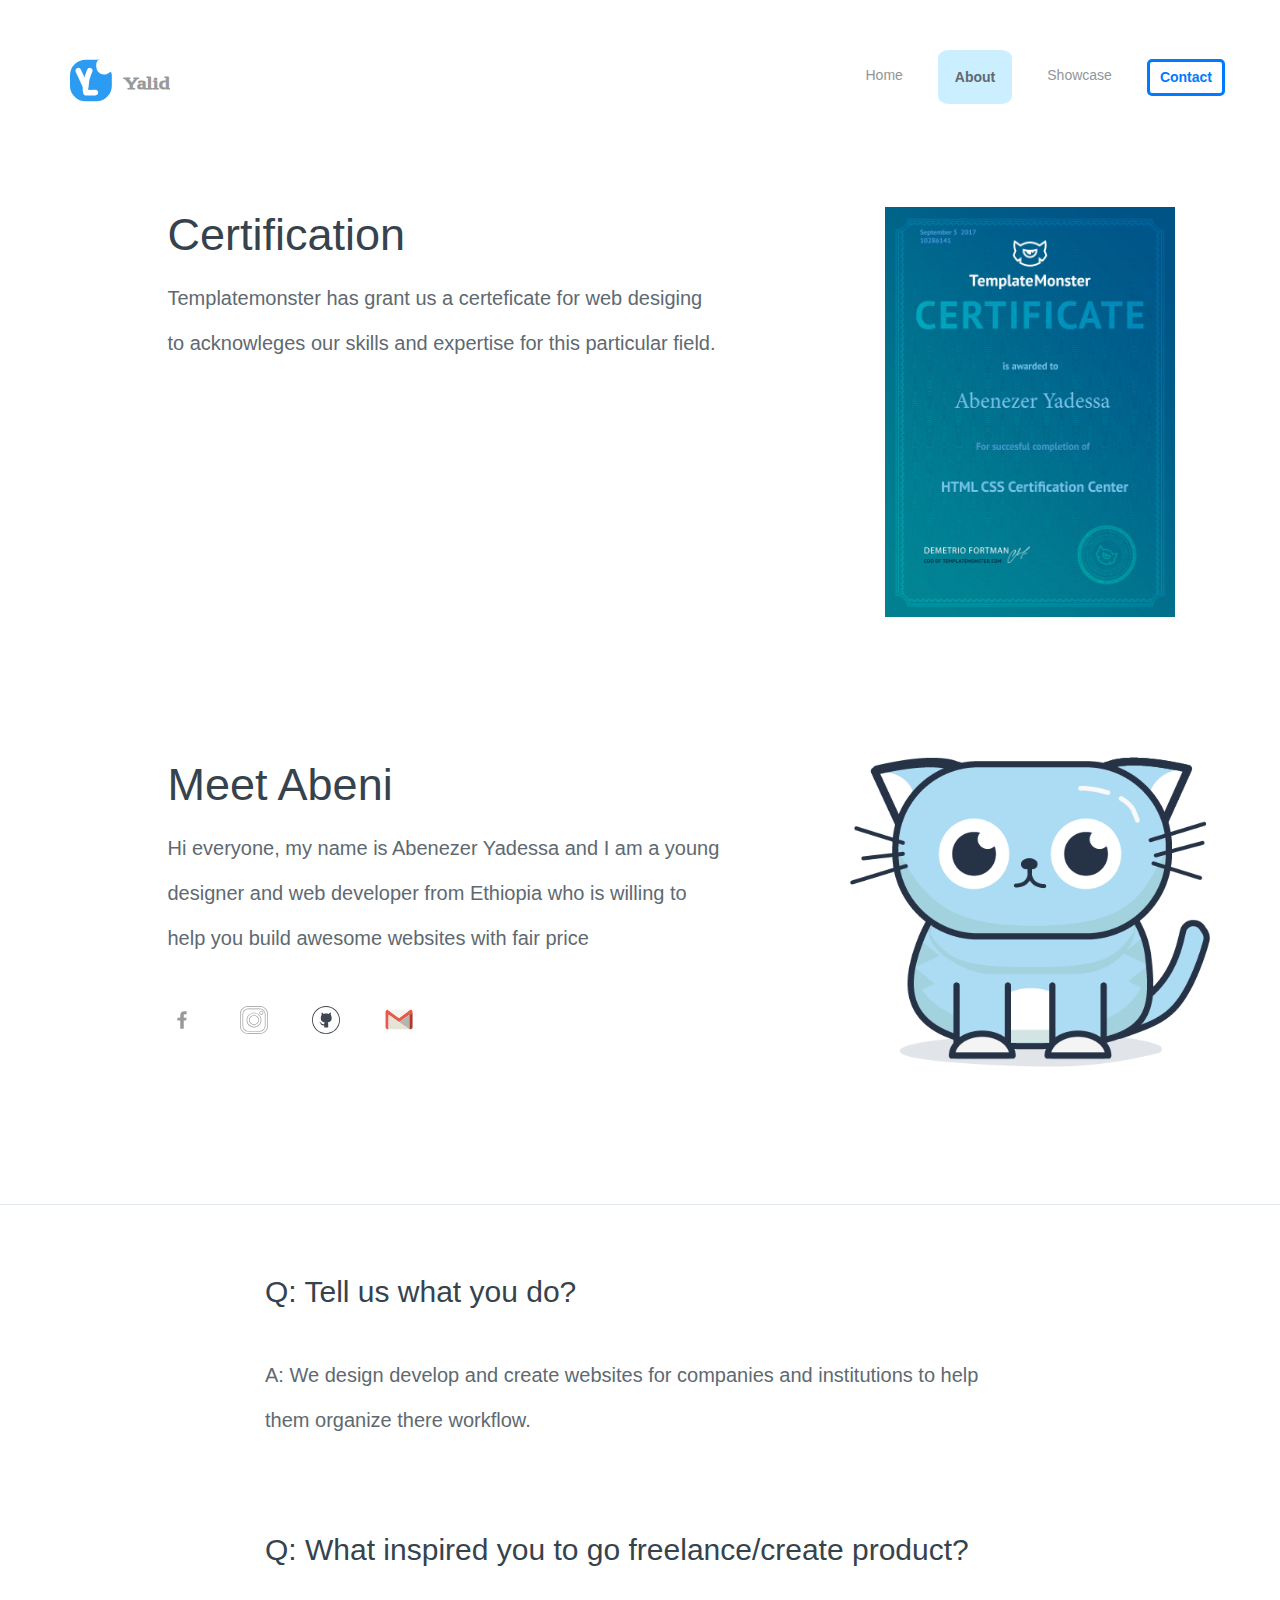
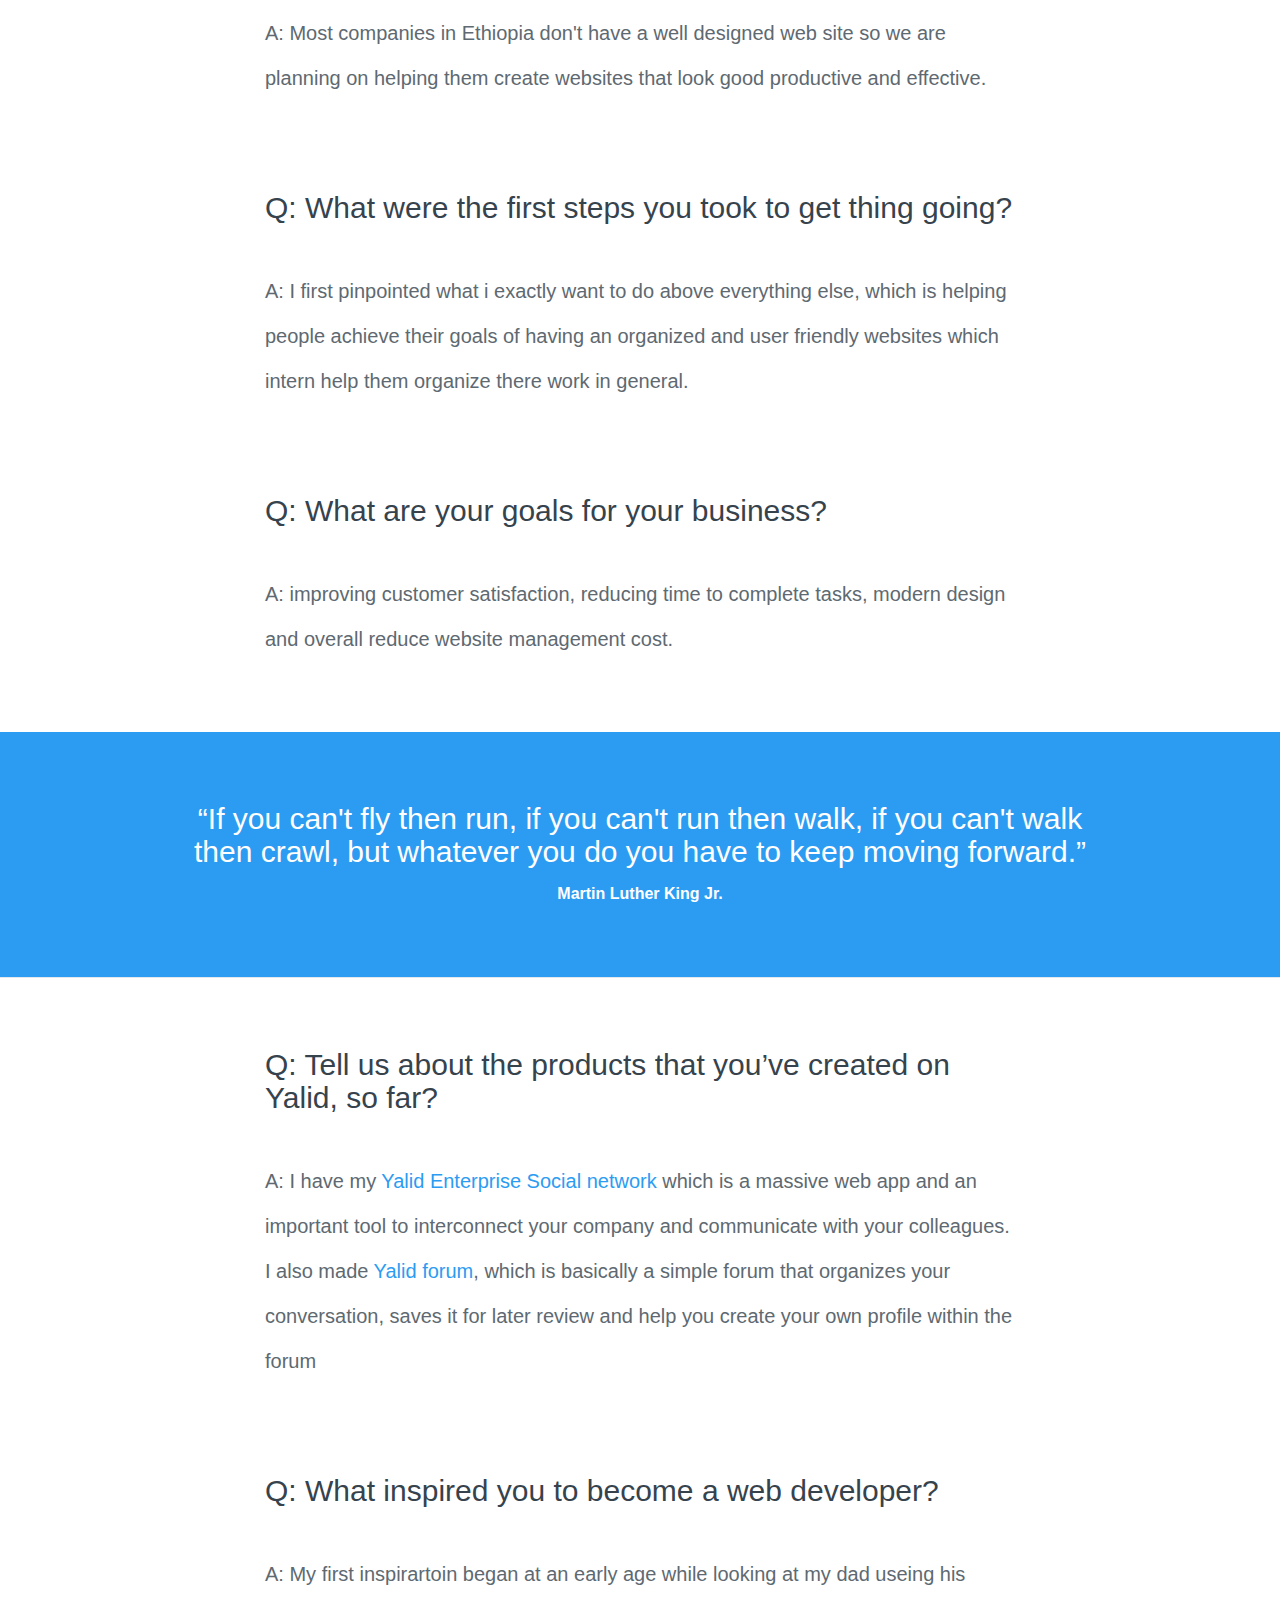
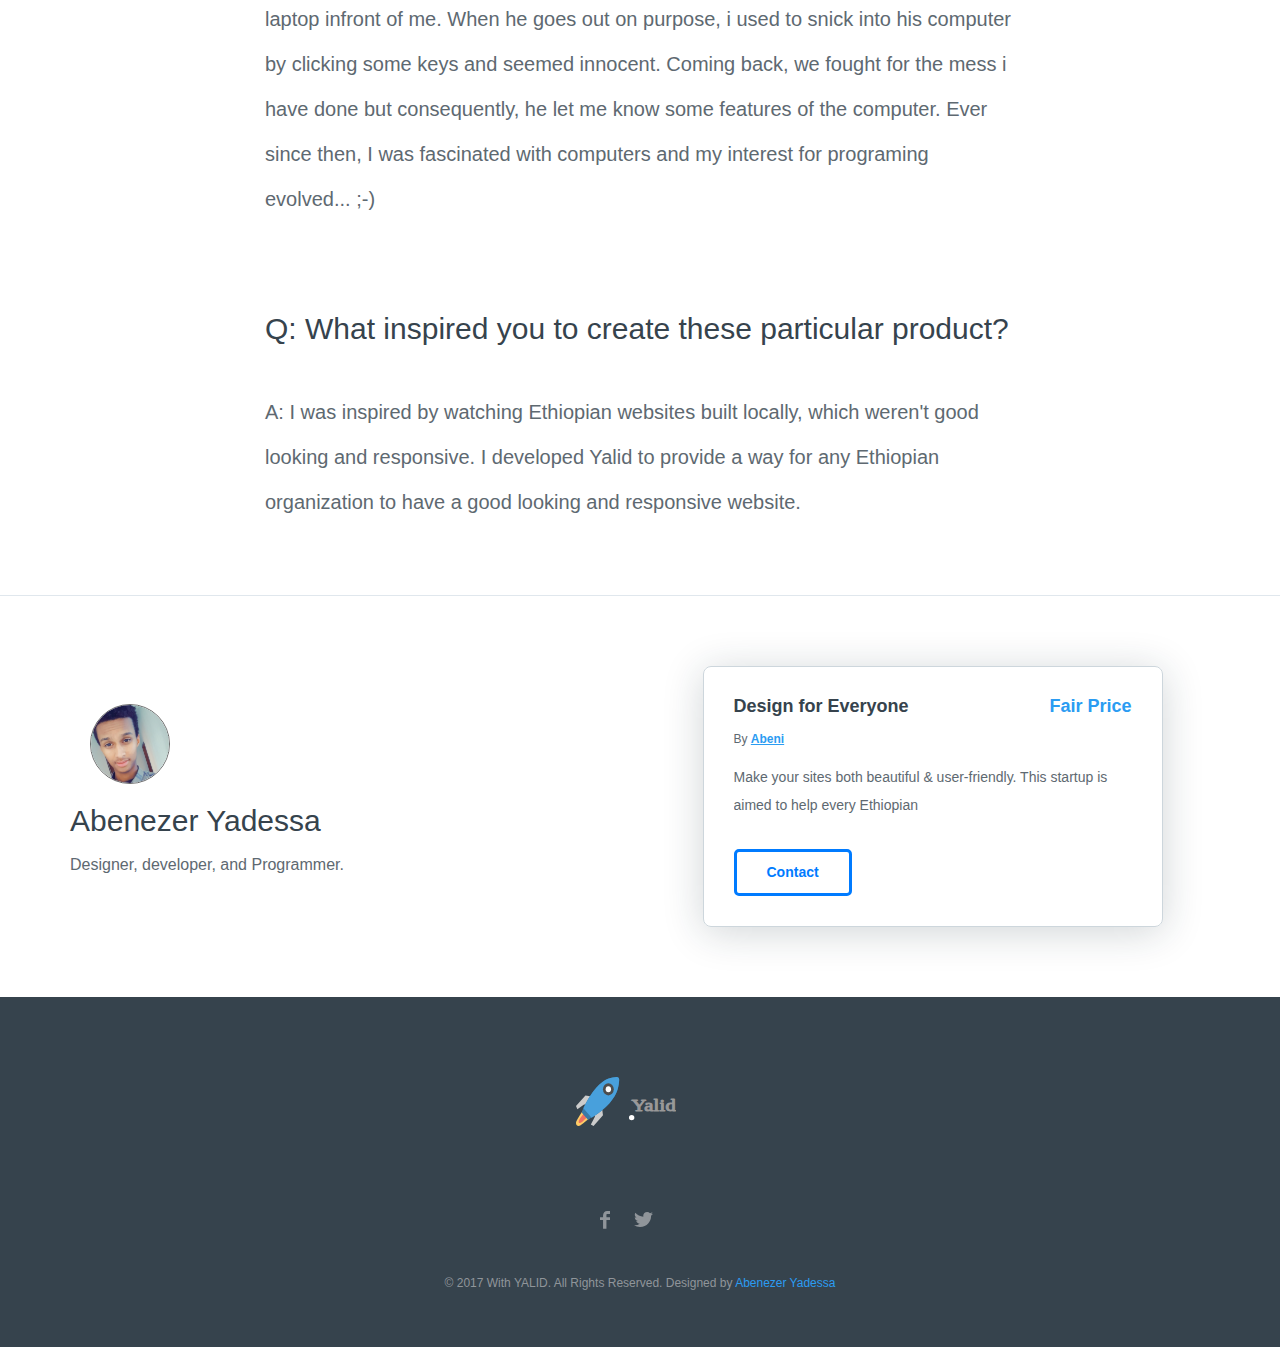
==== commit 9e890ff7: "Interface and some changes on the about page" ====
--- a/about.html
+++ b/about.html
@@ -77,7 +77,7 @@
           <div class='col-md-6 col-md-offset-1'>
             <h1>Certification</h1>
             <div class='text-longform'>
-              <p>Templatemonster has grant us certeficate for wb desiging to acknowleges our skills and knowledge for this particular field. </p>
+              <p>Templatemonster has grant us a certeficate for web desiging to acknowleges our skills and expertise for this particular field. </p>
             </div>
           </div>
           <div class='col-md-4 col-md-offset-1'>
@@ -94,7 +94,7 @@
           <div class='col-md-6 col-md-offset-1'>
             <h1>Meet Abeni</h1>
             <div class='text-longform'>
-              <p>Hi, every one my name is Abenezer Yadessa and I am a young designer and web developer who is willing to help you guys build awesome websites with fair price</p>
+              <p>Hi everyone, my name is Abenezer Yadessa and I am a young designer and web developer from Ethiopia who is willing to help you build awesome websites with fair price</p>
               <div class='story-social-links img-links'>
                 <a target="_blank" href="https://www.facebook.com/ebenezer.yadessa"><img src="social/facebook.svg" alt="facebook" /></a>
                 <a target="_blank" href="https://www.instagram.com/abeni._/"><img src="social/instagram.svg" alt="instagram" /></a>
@@ -114,17 +114,16 @@
         <div class='row'>
           <div class='col-md-8 col-md-offset-2'>
             <div class='text-longform'>
-              <h2>Q: Tell us what you do.</h2>
+              <h2>Q: Tell us what you do?</h2>
               <p>
-                A: I’m a designer/developer, and I am the creator of
-                <a target="_blank" href="index.html">Yalid </a>,which is a startup planning to help peoples or companies by designing websites and organizing there workflow.
+                A: We design develop and create websites for companies and institutions to help them organize there workflow.
               </p>
-              <h2>Q: What inspired you to go freelance/create products?</h2>
-              <p>A: well, I wanted to do better for my country because, the general web development industry in Ethiopian is not yet developed and I want it to get better..... ;-)</p>
-              <h2>Q: What were the first steps you took to get things going?</h2>
-              <p>A: When I first started programing I was only 12 years old ever since then I was fascinated with computers and the art of programing in general and that kept me going regardless of my supporting family, my ultimate goal is to see my country exceed with programing talent</p>
+              <h2>Q: What inspired you to go freelance/create product?</h2>
+              <p>A: Most companies in Ethiopia don't have a well designed web site so we are planning on helping them create websites that look good productive and effective. </p>
+              <h2>Q: What were the first steps you took to get thing going?</h2>
+              <p>A: I first pinpointed what i exactly want to do above everything else, which is helping people achieve their goals of having an organized and user friendly websites which intern help them organize there work in general.</p>
               <h2>Q: What are your goals for your business?</h2>
-              <p>A: I want to have the opportunity to be very, very selective in what I work on. I want to control my schedule, choosing when and what I work on, that's a big thing. I really want to be able to travel, do cool stuff, meet cool people, and work on cool projects.</p>
+              <p>A: improving customer satisfaction, reducing time to complete tasks, modern design and overall reduce website management cost. </p>
             </div>
           </div>
         </div>
@@ -145,17 +144,19 @@
         <div class='row'>
           <div class='col-md-8 col-md-offset-2'>
             <div class='text-longform'>
-              <h2>Q: Tell us about the products that you’ve created on Yalid, so far.</h2>
+              <h2>Q: Tell us about the products that you’ve created on Yalid, so far?</h2>
               <p>
                 A: I have my
-                <a target="_blank" href="#">Yalid Enterprise Social network</a> which is a massive web app, Which is an important tool to interconnect your company and communicate with you colleagues, and I also made
-                <a target="_blank" href="">Yalid forum</a>, which is basically a simple forum which organizes your conversation and saves it for later review plus you are able to create your own profile within the forum
+                <a target="_blank" href="#">Yalid Enterprise Social network</a> which is a massive web app and an important tool to interconnect your company and communicate with your colleagues. I also made
+                <a target="_blank" href="">Yalid forum</a>, which is basically a simple forum that organizes your conversation, saves it for later review and help you create your own profile within the forum
               </p>
-              <h2>Q: What inspired you to create these particular products?</h2>
-              <p>A: mostly it was my parents, they kept on encouraging me and my desire to change</p>
-              <p></p>
-              <h2>Q: How is Yalid different from the other web designing companies out there?</h2>
-              <p>A: Well, the design is great, so there's that...</p>
+              <h2>Q: What inspired you to become a web developer?</h2>
+              <p>
+                A: My first inspirartoin began at an early age while looking at my dad useing his laptop infront of me. When he goes out on purpose, i used to snick into his computer by clicking some keys and seemed innocent. Coming back, we fought for the mess i have done but consequently, he let me know some features of the computer.
+                Ever since then, I was fascinated with computers and my interest for programing evolved... ;-)  
+              </p>
+              <h2>Q: What inspired you to create these particular product?</h2>
+              <p>A: I was inspired by watching Ethiopian websites built locally, which weren't good looking and responsive. I developed Yalid to provide a way for any Ethiopian organization to have a good looking and responsive website. </p>
               </div>
           </div>
         </div>
--- a/css/app.css
+++ b/css/app.css
@@ -3909,13 +3909,18 @@
 
 .navbar-primary .navbar-nav li a {
   color: #90959A;
-  font-size: 14px
+  font-size: 14px;
+  margin-right: 20px;
 }
 
 .navbar-primary .navbar-nav li a:hover, .navbar-primary .navbar-nav li a:active, .navbar-primary .navbar-nav li a:focus {
-  background: transparent;
-  color: #36434d
-}
+  color: #5e6971;
+  /*font-size: 14px;*/
+  /*font-weight: 700;*/
+  /*border: 2px solid #CCEFFE;*/
+  background: #f5f5f5;
+  border-radius: 15%;
+  }
 
 .navbar-primary .navbar-nav li.active a {
   font-weight: 700;
@@ -4042,7 +4047,7 @@
 
 @media screen and (max-width: 768px) {
   .section {
-    padding: 66px 0
+    padding: 0px 0
   }
 }
 
@@ -4832,9 +4837,13 @@
     border:none;
 }
 .navbar-primary .navbar-nav li .current {
-    color:  #2b9cf2;
-    font-size: 14px;
-    font-weight: 700;
+  color: #5e6971;
+  font-size: 14px;
+  font-weight: 700;
+  border: 2px solid #CCEFFE;
+  background: #ccefff;
+  border-radius: 15%;
+  /*margin-right: 20px;*/
 }
 
 @media screen and (max-width: 768px) {
@@ -4860,7 +4869,7 @@
   }
 }
 p{
-  text-align: justify;
+  /*text-align: justify;*/
 }
 /*====================================================*/
 
@@ -5054,3 +5063,13 @@
 .navbar-header{
   margin-bottom: 16px;
 }
+.btn-primary {
+    color: #007bff;
+    background-color: transparent;
+    background-image: none;
+    border-color: #007bff;
+    border: 3px solid #007bff;
+}
+*{
+  transition: all ease-in-out 250ms;
+}
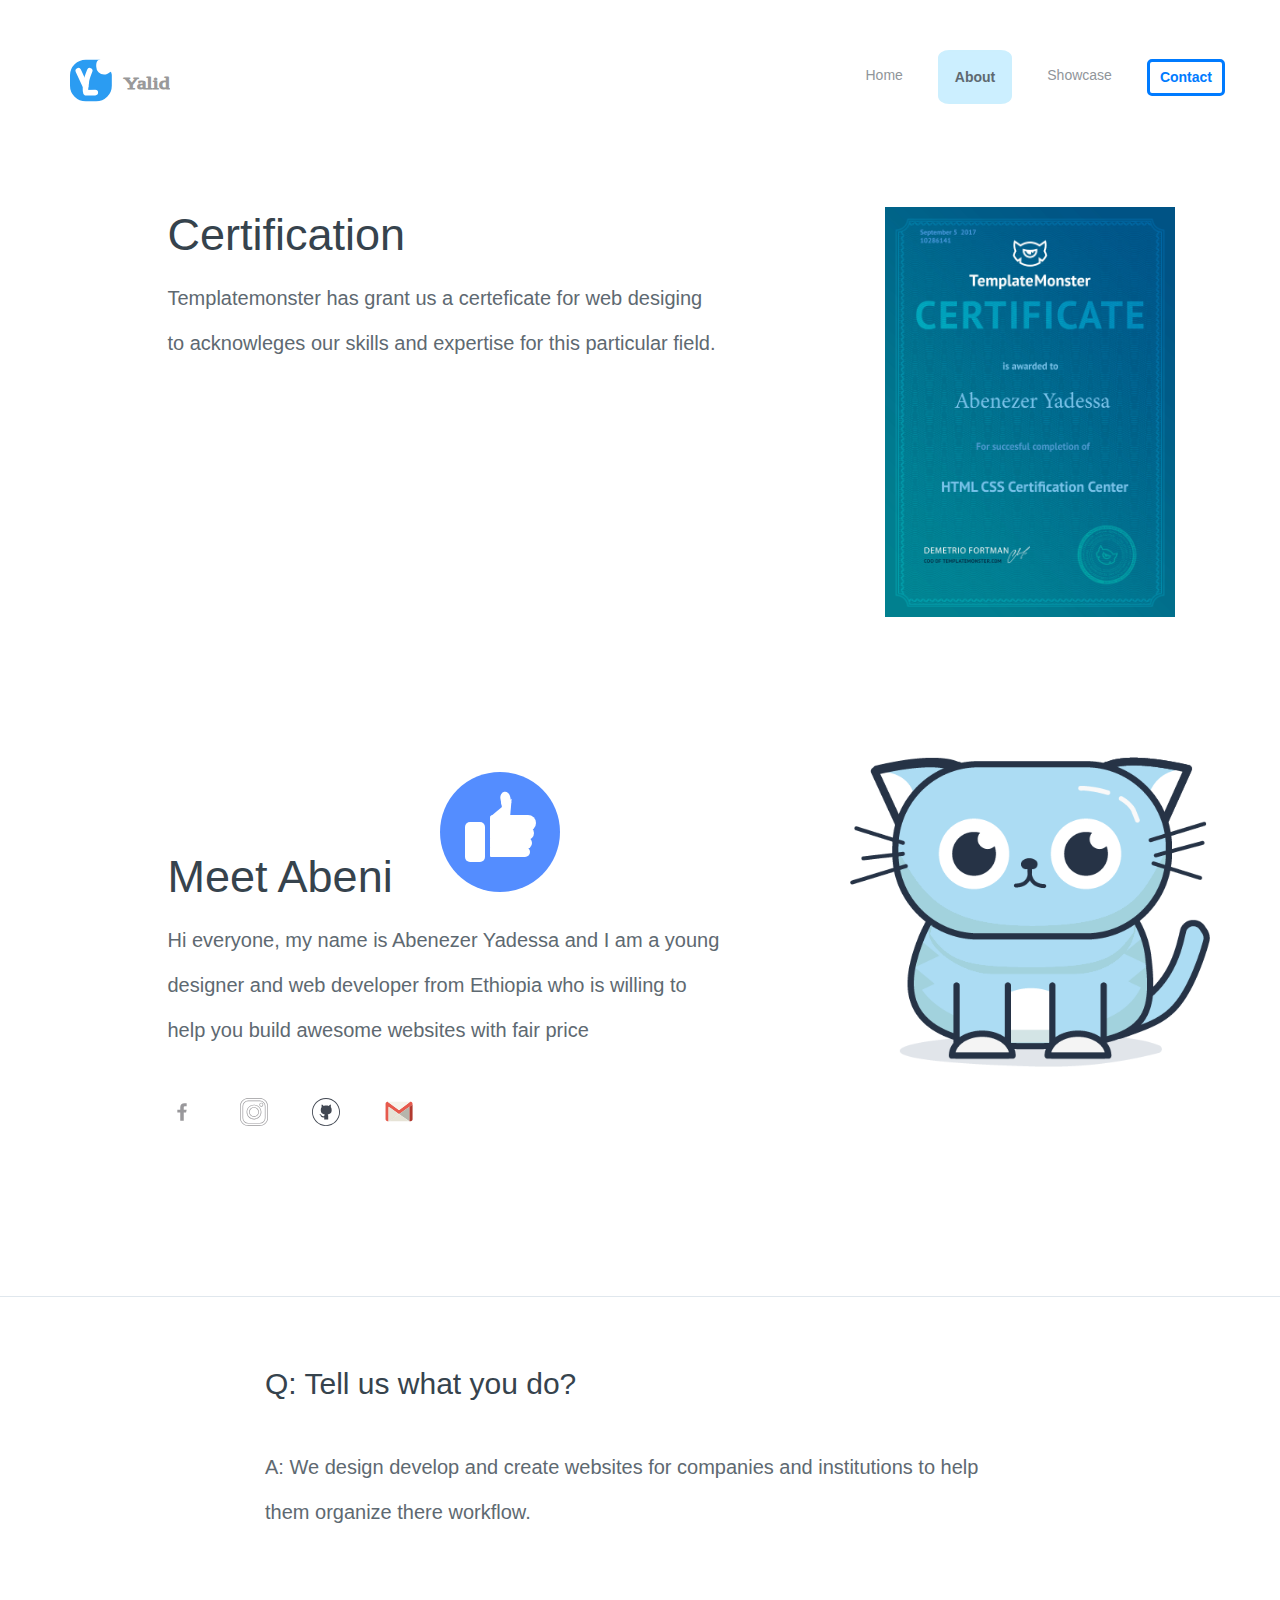
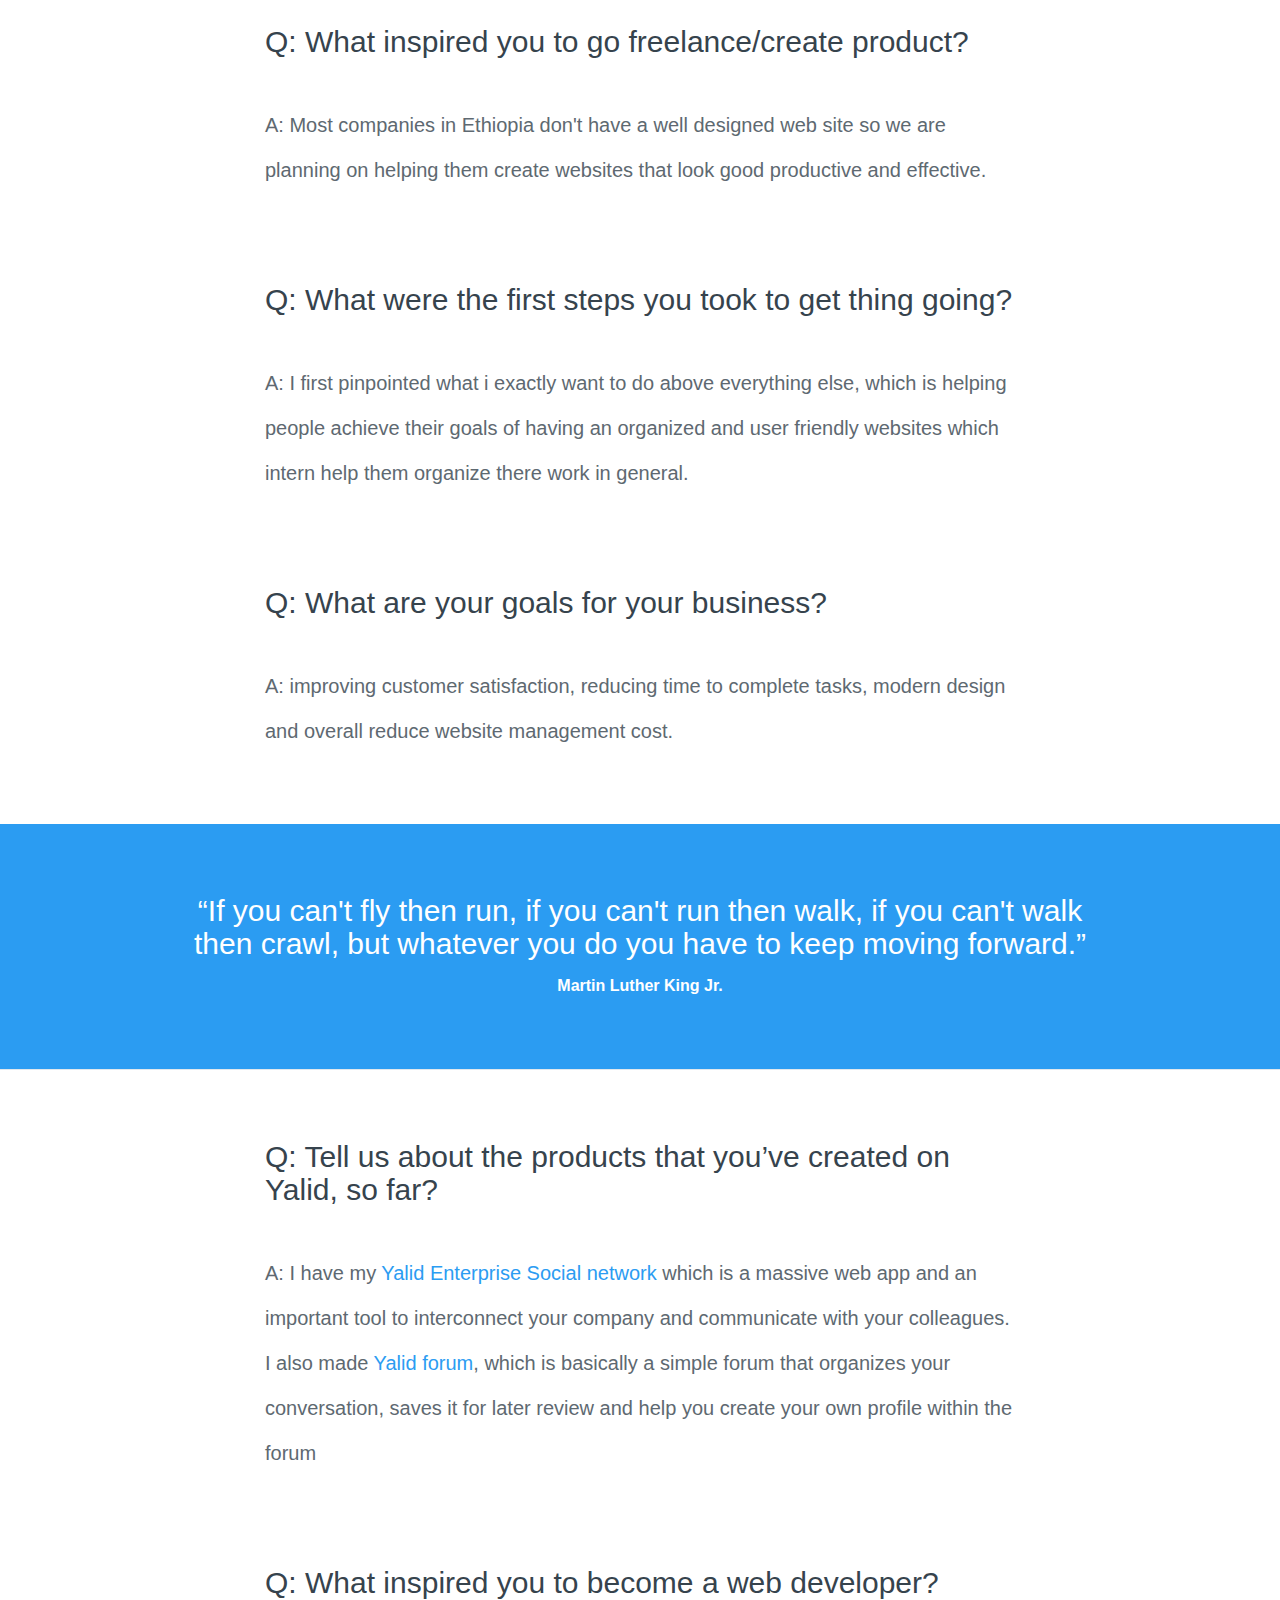
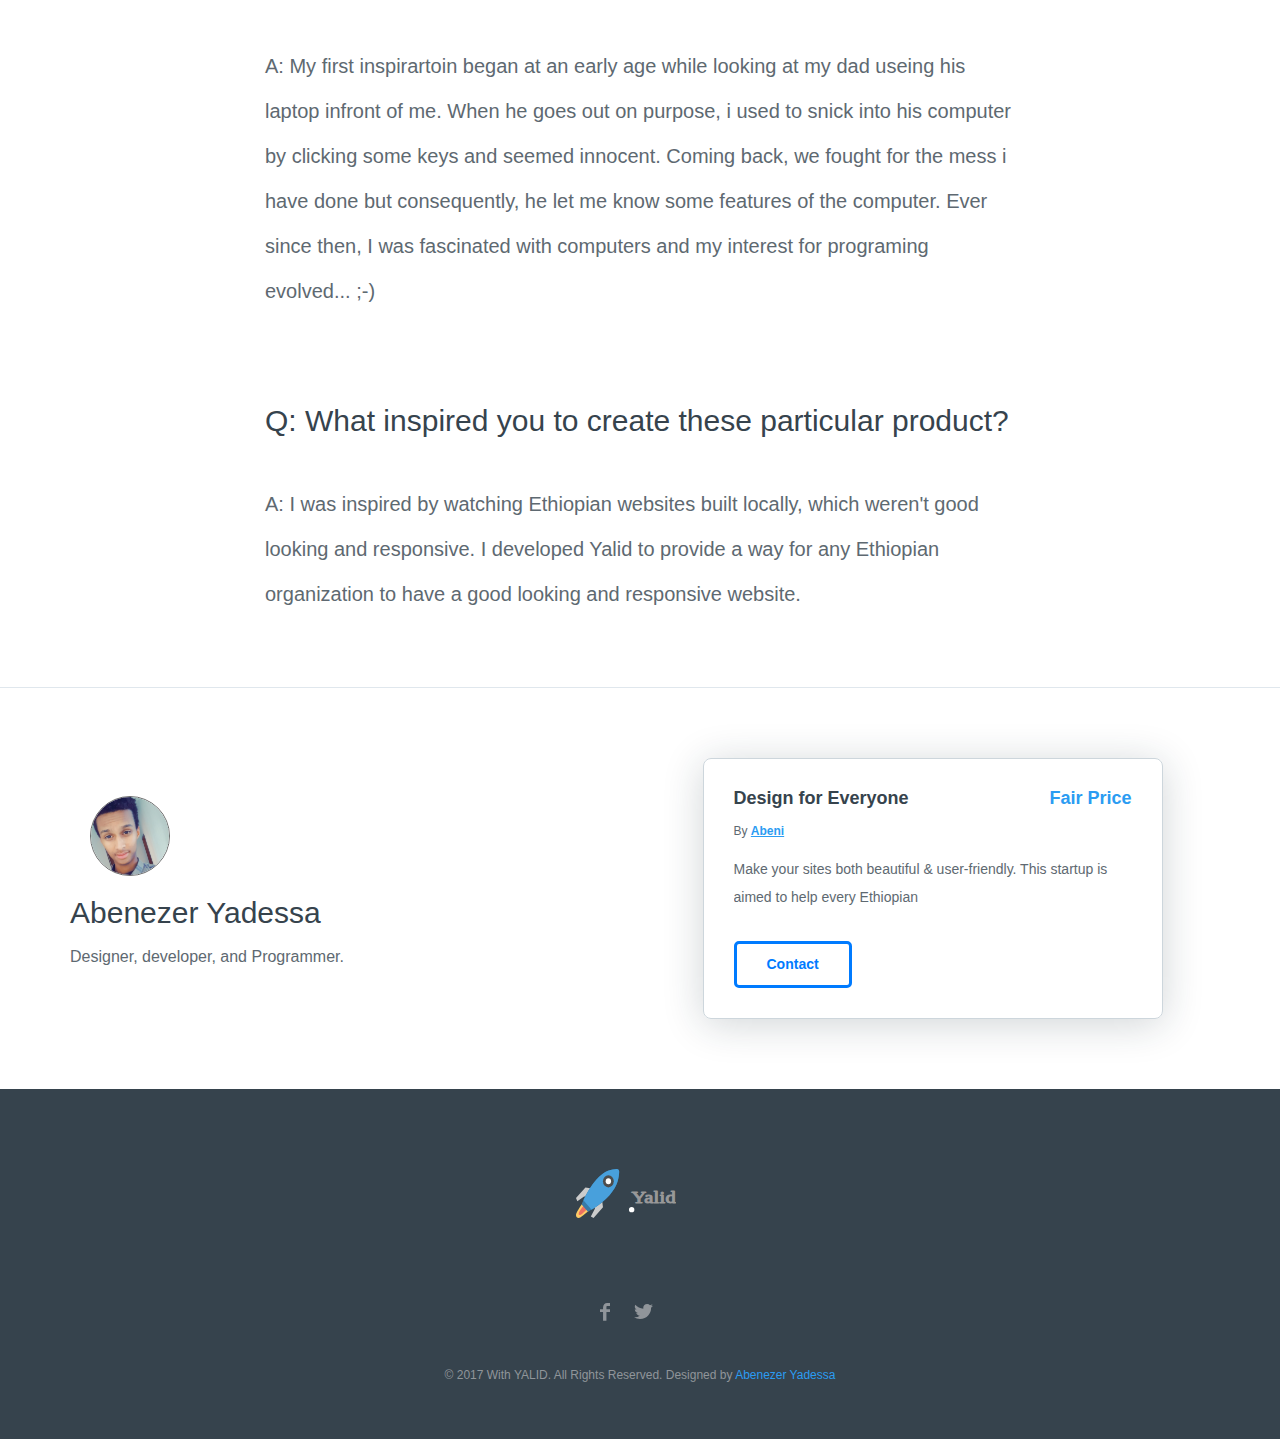
==== commit e8ba7220: "animation added" ====
--- a/about.html
+++ b/about.html
@@ -7,6 +7,7 @@
   <meta name="viewport" content="width=device-width, initial-scale=1, user-scalable=0">
   <link rel="stylesheet" href="css/bootstrap.css">
   <link rel="stylesheet" type="text/css" href="css/app.css">
+  <link rel="stylesheet" type="text/css" href="css/style.css">
 
 </head>
 
@@ -92,7 +93,13 @@
       <div class='container'>
         <div class='row'>
           <div class='col-md-6 col-md-offset-1'>
-            <h1>Meet Abeni</h1>
+            <h1>Meet Abeni
+              <div class="emoji  emoji--like">
+              <div class="emoji__hand">
+                  <div class="emoji__thumb"></div>
+              </div>
+            </div>
+            </h1>
             <div class='text-longform'>
               <p>Hi everyone, my name is Abenezer Yadessa and I am a young designer and web developer from Ethiopia who is willing to help you build awesome websites with fair price</p>
               <div class='story-social-links img-links'>
@@ -153,7 +160,7 @@
               <h2>Q: What inspired you to become a web developer?</h2>
               <p>
                 A: My first inspirartoin began at an early age while looking at my dad useing his laptop infront of me. When he goes out on purpose, i used to snick into his computer by clicking some keys and seemed innocent. Coming back, we fought for the mess i have done but consequently, he let me know some features of the computer.
-                Ever since then, I was fascinated with computers and my interest for programing evolved... ;-)  
+                Ever since then, I was fascinated with computers and my interest for programing evolved... ;-)
               </p>
               <h2>Q: What inspired you to create these particular product?</h2>
               <p>A: I was inspired by watching Ethiopian websites built locally, which weren't good looking and responsive. I developed Yalid to provide a way for any Ethiopian organization to have a good looking and responsive website. </p>
--- a/css/style.css
+++ b/css/style.css
@@ -0,0 +1,970 @@
+
+.emoji {
+  width: 120px;
+  height: 120px;
+  margin: 15px 35px 0px;
+  background: #FFDA6A;
+  display: inline-block;
+  border-radius: 50%;
+  position: relative;
+}
+.emoji:after {
+  position: absolute;
+  bottom: -40px;
+  font-size: 18px;
+  width: 60px;
+  left: calc(50% - 30px);
+  color: #8A8A8A;
+}
+
+.emoji__face, .emoji__eyebrows, .emoji__eyes, .emoji__mouth, .emoji__tongue, .emoji__heart, .emoji__hand, .emoji__thumb {
+  position: absolute;
+}
+.emoji__face:before, .emoji__face:after, .emoji__eyebrows:before, .emoji__eyebrows:after, .emoji__eyes:before, .emoji__eyes:after, .emoji__mouth:before, .emoji__mouth:after, .emoji__tongue:before, .emoji__tongue:after, .emoji__heart:before, .emoji__heart:after, .emoji__hand:before, .emoji__hand:after, .emoji__thumb:before, .emoji__thumb:after {
+  position: absolute;
+  content: '';
+}
+
+.emoji__face {
+  width: inherit;
+  height: inherit;
+}
+
+.emoji--like {
+  background: #548DFF;
+}
+
+.emoji--like .emoji__hand {
+  left: 25px;
+  bottom: 30px;
+  width: 20px;
+  height: 40px;
+  background: #FFFFFF;
+  border-radius: 5px;
+  z-index: 0;
+  -webkit-animation: hands-up 2s linear infinite;
+          animation: hands-up 2s linear infinite;
+}
+.emoji--like .emoji__hand:before {
+  left: 25px;
+  bottom: 5px;
+  width: 40px;
+  background: inherit;
+  height: 10px;
+  border-radius: 2px 10px 10px 2px;
+  box-shadow: 1px -9px 0 1px #FFFFFF, 2px -19px 0 2px #FFFFFF, 3px -29px 0 3px #FFFFFF;
+}
+.emoji--like .emoji__thumb {
+  border-bottom: 20px solid #FFFFFF;
+  border-left: 20px solid transparent;
+  top: -25px;
+  right: -25px;
+  z-index: 2;
+  -webkit-transform: rotate(5deg);
+          transform: rotate(5deg);
+  -webkit-transform-origin: 0% 100%;
+          transform-origin: 0% 100%;
+  -webkit-animation: thumbs-up 2s linear infinite;
+          animation: thumbs-up 2s linear infinite;
+}
+.emoji--like .emoji__thumb:before {
+  border-radius: 50% 50% 0 0;
+  background: #FFFFFF;
+  width: 10px;
+  height: 12px;
+  left: -10px;
+  top: -8px;
+  -webkit-transform: rotate(-15deg);
+          transform: rotate(-15deg);
+  -webkit-transform-origin: 100% 100%;
+          transform-origin: 100% 100%;
+  box-shadow: -1px 4px 0 -1px #FFFFFF;
+}
+
+.emoji--love {
+  background: #F55064;
+}
+.emoji--love:after {
+  content: 'Love';
+}
+.emoji--love .emoji__heart {
+  left: calc(50% - 40px);
+  top: calc(50% - 40px);
+  width: 80px;
+  height: 80px;
+  -webkit-animation: heart-beat 1s linear infinite alternate;
+          animation: heart-beat 1s linear infinite alternate;
+}
+.emoji--love .emoji__heart:before, .emoji--love .emoji__heart:after {
+  left: calc(50% - 20px);
+  top: calc(50% - 32px);
+  width: 40px;
+  height: 64px;
+  background: #FFFFFF;
+  border-radius: 20px 20px 0 0;
+}
+.emoji--love .emoji__heart:before {
+  -webkit-transform: translate(20px) rotate(-45deg);
+          transform: translate(20px) rotate(-45deg);
+  -webkit-transform-origin: 0 100%;
+          transform-origin: 0 100%;
+}
+.emoji--love .emoji__heart:after {
+  -webkit-transform: translate(-20px) rotate(45deg);
+          transform: translate(-20px) rotate(45deg);
+  -webkit-transform-origin: 100% 100%;
+          transform-origin: 100% 100%;
+}
+
+.emoji--haha:after {
+  content: 'Haha';
+}
+.emoji--haha .emoji__face {
+  -webkit-animation: haha-face 2s linear infinite;
+          animation: haha-face 2s linear infinite;
+}
+.emoji--haha .emoji__eyes {
+  width: 26px;
+  height: 6px;
+  border-radius: 2px;
+  left: calc(50% - 13px);
+  top: 35px;
+  -webkit-transform: rotate(20deg);
+          transform: rotate(20deg);
+  background: transparent;
+  box-shadow: -25px 5px 0 0 #000000, 25px -5px 0 0 #000000;
+}
+.emoji--haha .emoji__eyes:after {
+  left: 0;
+  top: 0;
+  width: 26px;
+  height: 6px;
+  border-radius: 2px;
+  -webkit-transform: rotate(-40deg);
+          transform: rotate(-40deg);
+  background: transparent;
+  box-shadow: -25px -5px 0 0 #000000, 25px 5px 0 0 #000000;
+}
+.emoji--haha .emoji__mouth {
+  width: 80px;
+  height: 40px;
+  left: calc(50% - 40px);
+  top: 50%;
+  background: #000000;
+  border-radius: 0 0 40px 40px;
+  overflow: hidden;
+  z-index: 1;
+  -webkit-animation: haha-mouth 2s linear infinite;
+          animation: haha-mouth 2s linear infinite;
+}
+.emoji--haha .emoji__tongue {
+  width: 70px;
+  height: 30px;
+  background: #F55064;
+  left: calc(50% - 35px);
+  bottom: -10px;
+  border-radius: 50%;
+}
+
+.emoji--yay:after {
+  content: 'Yay';
+  -webkit-animation: yay-reverse 1s linear infinite;
+          animation: yay-reverse 1s linear infinite;
+}
+.emoji--yay .emoji__face {
+  -webkit-animation: yay 1s linear infinite alternate;
+          animation: yay 1s linear infinite alternate;
+}
+.emoji--yay .emoji__eyebrows {
+  left: calc(50% - 3px);
+  top: 30px;
+  height: 6px;
+  width: 6px;
+  border-radius: 50%;
+  background: transparent;
+  box-shadow: -6px 0 0 0 #000000, -36px 0 0 0px #000000, 6px 0 0 0 #000000, 36px 0 0 0px #000000;
+}
+.emoji--yay .emoji__eyebrows:before, .emoji--yay .emoji__eyebrows:after {
+  width: 36px;
+  height: 18px;
+  border-radius: 60px 60px 0 0;
+  background: transparent;
+  border: 6px solid black;
+  box-sizing: border-box;
+  border-bottom: 0;
+  bottom: 3px;
+  left: calc(50% - 18px);
+}
+.emoji--yay .emoji__eyebrows:before {
+  margin-left: -21px;
+}
+.emoji--yay .emoji__eyebrows:after {
+  margin-left: 21px;
+}
+.emoji--yay .emoji__mouth {
+  top: 60px;
+  background: transparent;
+  left: 50%;
+}
+.emoji--yay .emoji__mouth:after {
+  width: 80px;
+  height: 80px;
+  left: calc(50% - 40px);
+  top: -75px;
+  border-radius: 50%;
+  background: transparent;
+  border: 6px solid #000000;
+  box-sizing: border-box;
+  border-top-color: transparent;
+  border-left-color: transparent;
+  border-right-color: transparent;
+  z-index: 1;
+}
+.emoji--yay .emoji__mouth:before {
+  width: 6px;
+  height: 6px;
+  background: transparent;
+  border-radius: 50%;
+  bottom: 5px;
+  left: calc(50% - 3px);
+  box-shadow: -25px 0 0 0 #000000, 25px 0 0 0 #000000, -35px -2px 30px 10px #D5234C, 35px -2px 30px 10px #D5234C;
+}
+
+.emoji--wow:after {
+  content: 'Wow';
+}
+.emoji--wow .emoji__face {
+  -webkit-animation: wow-face 3s linear infinite;
+          animation: wow-face 3s linear infinite;
+}
+.emoji--wow .emoji__eyebrows {
+  left: calc(50% - 3px);
+  height: 6px;
+  width: 6px;
+  border-radius: 50%;
+  background: transparent;
+  box-shadow: -18px 0 0 0 #000000, -33px 0 0 0 #000000, 18px 0 0 0 #000000, 33px 0 0 0 #000000;
+  -webkit-animation: wow-brow 3s linear infinite;
+          animation: wow-brow 3s linear infinite;
+}
+.emoji--wow .emoji__eyebrows:before, .emoji--wow .emoji__eyebrows:after {
+  width: 24px;
+  height: 20px;
+  border: 6px solid #000000;
+  box-sizing: border-box;
+  border-radius: 50%;
+  border-bottom-color: transparent;
+  border-left-color: transparent;
+  border-right-color: transparent;
+  top: -3px;
+  left: calc(50% - 12px);
+}
+.emoji--wow .emoji__eyebrows:before {
+  margin-left: -25px;
+}
+.emoji--wow .emoji__eyebrows:after {
+  margin-left: 25px;
+}
+.emoji--wow .emoji__eyes {
+  width: 16px;
+  height: 24px;
+  left: calc(50% - 8px);
+  top: 35px;
+  border-radius: 50%;
+  background: transparent;
+  box-shadow: 25px 0 0 0 #000000, -25px 0 0 0 #000000;
+}
+.emoji--wow .emoji__mouth {
+  width: 30px;
+  height: 45px;
+  left: calc(50% - 15px);
+  top: 50%;
+  border-radius: 50%;
+  background: #000000;
+  -webkit-animation: wow-mouth 3s linear infinite;
+          animation: wow-mouth 3s linear infinite;
+}
+
+.emoji--sad:after {
+  content: 'Sad';
+}
+.emoji--sad .emoji__face {
+  -webkit-animation: sad-face 2s ease-in infinite;
+          animation: sad-face 2s ease-in infinite;
+}
+.emoji--sad .emoji__eyebrows {
+  left: calc(50% - 3px);
+  top: 35px;
+  height: 6px;
+  width: 6px;
+  border-radius: 50%;
+  background: transparent;
+  box-shadow: -40px 9px 0 0 #000000, -25px 0 0 0 #000000, 25px 0 0 0 #000000, 40px 9px 0 0 #000000;
+}
+.emoji--sad .emoji__eyebrows:before, .emoji--sad .emoji__eyebrows:after {
+  width: 30px;
+  height: 20px;
+  border: 6px solid #000000;
+  box-sizing: border-box;
+  border-radius: 50%;
+  border-bottom-color: transparent;
+  border-left-color: transparent;
+  border-right-color: transparent;
+  top: 2px;
+  left: calc(50% - 15px);
+}
+.emoji--sad .emoji__eyebrows:before {
+  margin-left: -30px;
+  -webkit-transform: rotate(-30deg);
+          transform: rotate(-30deg);
+}
+.emoji--sad .emoji__eyebrows:after {
+  margin-left: 30px;
+  -webkit-transform: rotate(30deg);
+          transform: rotate(30deg);
+}
+.emoji--sad .emoji__eyes {
+  width: 14px;
+  height: 16px;
+  left: calc(50% - 7px);
+  top: 50px;
+  border-radius: 50%;
+  background: transparent;
+  box-shadow: 25px 0 0 0 #000000, -25px 0 0 0 #000000;
+}
+.emoji--sad .emoji__eyes:after {
+  background: #548DFF;
+  width: 12px;
+  height: 12px;
+  margin-left: 6px;
+  border-radius: 0 100% 40% 50% / 0 50% 40% 100%;
+  -webkit-transform-origin: 0% 0%;
+          transform-origin: 0% 0%;
+  -webkit-animation: tear-drop 2s ease-in infinite;
+          animation: tear-drop 2s ease-in infinite;
+}
+.emoji--sad .emoji__mouth {
+  width: 60px;
+  height: 80px;
+  left: calc(50% - 30px);
+  top: 80px;
+  box-sizing: border-box;
+  border: 6px solid #000000;
+  border-radius: 50%;
+  border-bottom-color: transparent;
+  border-left-color: transparent;
+  border-right-color: transparent;
+  background: transparent;
+  -webkit-animation: sad-mouth 2s ease-in infinite;
+          animation: sad-mouth 2s ease-in infinite;
+}
+.emoji--sad .emoji__mouth:after {
+  width: 6px;
+  height: 6px;
+  background: transparent;
+  border-radius: 50%;
+  top: 4px;
+  left: calc(50% - 3px);
+  box-shadow: -18px 0 0 0 #000000, 18px 0 0 0 #000000;
+}
+
+.emoji--angry {
+  background: -webkit-linear-gradient(#D5234C -10%, #FFDA6A);
+  background: linear-gradient(#D5234C -10%, #FFDA6A);
+  background-size: 100%;
+  -webkit-animation: angry-color 2s ease-in infinite;
+          animation: angry-color 2s ease-in infinite;
+}
+.emoji--angry:after {
+  content: 'Angry';
+}
+.emoji--angry .emoji__face {
+  -webkit-animation: angry-face 2s ease-in infinite;
+          animation: angry-face 2s ease-in infinite;
+}
+.emoji--angry .emoji__eyebrows {
+  left: calc(50% - 3px);
+  top: 55px;
+  height: 6px;
+  width: 6px;
+  border-radius: 50%;
+  background: transparent;
+  box-shadow: -44px 5px 0 0 #000000, -7px 16px 0 0 #000000, 7px 16px 0 0 #000000, 44px 5px 0 0 #000000;
+}
+.emoji--angry .emoji__eyebrows:before, .emoji--angry .emoji__eyebrows:after {
+  width: 50px;
+  height: 20px;
+  border: 6px solid #000000;
+  box-sizing: border-box;
+  border-radius: 50%;
+  border-top-color: transparent;
+  border-left-color: transparent;
+  border-right-color: transparent;
+  top: 0;
+  left: calc(50% - 25px);
+}
+.emoji--angry .emoji__eyebrows:before {
+  margin-left: -25px;
+  -webkit-transform: rotate(15deg);
+          transform: rotate(15deg);
+}
+.emoji--angry .emoji__eyebrows:after {
+  margin-left: 25px;
+  -webkit-transform: rotate(-15deg);
+          transform: rotate(-15deg);
+}
+.emoji--angry .emoji__eyes {
+  width: 12px;
+  height: 12px;
+  left: calc(50% - 6px);
+  top: 70px;
+  border-radius: 50%;
+  background: transparent;
+  box-shadow: 25px 0 0 0 #000000, -25px 0 0 0 #000000;
+}
+.emoji--angry .emoji__mouth {
+  width: 36px;
+  height: 18px;
+  left: calc(50% - 18px);
+  bottom: 15px;
+  background: #000000;
+  border-radius: 50%;
+  -webkit-animation: angry-mouth 2s ease-in infinite;
+          animation: angry-mouth 2s ease-in infinite;
+}
+
+@-webkit-keyframes heart-beat {
+  25% {
+    -webkit-transform: scale(1.1);
+            transform: scale(1.1);
+  }
+  75% {
+    -webkit-transform: scale(0.6);
+            transform: scale(0.6);
+  }
+}
+
+@keyframes heart-beat {
+  25% {
+    -webkit-transform: scale(1.1);
+            transform: scale(1.1);
+  }
+  75% {
+    -webkit-transform: scale(0.6);
+            transform: scale(0.6);
+  }
+}
+@-webkit-keyframes haha-face {
+  10% {
+    -webkit-transform: translateY(25px);
+            transform: translateY(25px);
+  }
+  20% {
+    -webkit-transform: translateY(15px);
+            transform: translateY(15px);
+  }
+  30% {
+    -webkit-transform: translateY(25px);
+            transform: translateY(25px);
+  }
+  40% {
+    -webkit-transform: translateY(15px);
+            transform: translateY(15px);
+  }
+  50% {
+    -webkit-transform: translateY(25px);
+            transform: translateY(25px);
+  }
+  60% {
+    -webkit-transform: translateY(0);
+            transform: translateY(0);
+  }
+  70% {
+    -webkit-transform: translateY(-10px);
+            transform: translateY(-10px);
+  }
+  80% {
+    -webkit-transform: translateY(0);
+            transform: translateY(0);
+  }
+  90% {
+    -webkit-transform: translateY(-10px);
+            transform: translateY(-10px);
+  }
+}
+@keyframes haha-face {
+  10% {
+    -webkit-transform: translateY(25px);
+            transform: translateY(25px);
+  }
+  20% {
+    -webkit-transform: translateY(15px);
+            transform: translateY(15px);
+  }
+  30% {
+    -webkit-transform: translateY(25px);
+            transform: translateY(25px);
+  }
+  40% {
+    -webkit-transform: translateY(15px);
+            transform: translateY(15px);
+  }
+  50% {
+    -webkit-transform: translateY(25px);
+            transform: translateY(25px);
+  }
+  60% {
+    -webkit-transform: translateY(0);
+            transform: translateY(0);
+  }
+  70% {
+    -webkit-transform: translateY(-10px);
+            transform: translateY(-10px);
+  }
+  80% {
+    -webkit-transform: translateY(0);
+            transform: translateY(0);
+  }
+  90% {
+    -webkit-transform: translateY(-10px);
+            transform: translateY(-10px);
+  }
+}
+@-webkit-keyframes haha-mouth {
+  10% {
+    -webkit-transform: scale(0.6);
+            transform: scale(0.6);
+    top: 45%;
+  }
+  20% {
+    -webkit-transform: scale(0.8);
+            transform: scale(0.8);
+    top: 45%;
+  }
+  30% {
+    -webkit-transform: scale(0.6);
+            transform: scale(0.6);
+    top: 45%;
+  }
+  40% {
+    -webkit-transform: scale(0.8);
+            transform: scale(0.8);
+    top: 45%;
+  }
+  50% {
+    -webkit-transform: scale(0.6);
+            transform: scale(0.6);
+    top: 45%;
+  }
+  60% {
+    -webkit-transform: scale(1);
+            transform: scale(1);
+    top: 50%;
+  }
+  70% {
+    -webkit-transform: scale(1.2);
+            transform: scale(1.2);
+    top: 50%;
+  }
+  80% {
+    -webkit-transform: scale(1);
+            transform: scale(1);
+    top: 50%;
+  }
+  90% {
+    -webkit-transform: scale(1.1);
+            transform: scale(1.1);
+    top: 50%;
+  }
+}
+@keyframes haha-mouth {
+  10% {
+    -webkit-transform: scale(0.6);
+            transform: scale(0.6);
+    top: 45%;
+  }
+  20% {
+    -webkit-transform: scale(0.8);
+            transform: scale(0.8);
+    top: 45%;
+  }
+  30% {
+    -webkit-transform: scale(0.6);
+            transform: scale(0.6);
+    top: 45%;
+  }
+  40% {
+    -webkit-transform: scale(0.8);
+            transform: scale(0.8);
+    top: 45%;
+  }
+  50% {
+    -webkit-transform: scale(0.6);
+            transform: scale(0.6);
+    top: 45%;
+  }
+  60% {
+    -webkit-transform: scale(1);
+            transform: scale(1);
+    top: 50%;
+  }
+  70% {
+    -webkit-transform: scale(1.2);
+            transform: scale(1.2);
+    top: 50%;
+  }
+  80% {
+    -webkit-transform: scale(1);
+            transform: scale(1);
+    top: 50%;
+  }
+  90% {
+    -webkit-transform: scale(1.1);
+            transform: scale(1.1);
+    top: 50%;
+  }
+}
+@-webkit-keyframes yay {
+  25% {
+    -webkit-transform: rotate(-15deg);
+            transform: rotate(-15deg);
+  }
+  75% {
+    -webkit-transform: rotate(15deg);
+            transform: rotate(15deg);
+  }
+}
+@keyframes yay {
+  25% {
+    -webkit-transform: rotate(-15deg);
+            transform: rotate(-15deg);
+  }
+  75% {
+    -webkit-transform: rotate(15deg);
+            transform: rotate(15deg);
+  }
+}
+@-webkit-keyframes wow-face {
+  15%, 25% {
+    -webkit-transform: rotate(20deg) translateX(-25px);
+            transform: rotate(20deg) translateX(-25px);
+  }
+  45%, 65% {
+    -webkit-transform: rotate(-20deg) translateX(25px);
+            transform: rotate(-20deg) translateX(25px);
+  }
+  75%, 100% {
+    -webkit-transform: rotate(0deg) translateX(0);
+            transform: rotate(0deg) translateX(0);
+  }
+}
+@keyframes wow-face {
+  15%, 25% {
+    -webkit-transform: rotate(20deg) translateX(-25px);
+            transform: rotate(20deg) translateX(-25px);
+  }
+  45%, 65% {
+    -webkit-transform: rotate(-20deg) translateX(25px);
+            transform: rotate(-20deg) translateX(25px);
+  }
+  75%, 100% {
+    -webkit-transform: rotate(0deg) translateX(0);
+            transform: rotate(0deg) translateX(0);
+  }
+}
+@-webkit-keyframes wow-brow {
+  15%, 65% {
+    top: 25px;
+  }
+  75%, 100%, 0% {
+    top: 15px;
+  }
+}
+@keyframes wow-brow {
+  15%, 65% {
+    top: 25px;
+  }
+  75%, 100%, 0% {
+    top: 15px;
+  }
+}
+@-webkit-keyframes wow-mouth {
+  10%, 30% {
+    width: 20px;
+    height: 20px;
+    left: calc(50% - 10px);
+  }
+  50%, 70% {
+    width: 30px;
+    height: 40px;
+    left: calc(50% - 15px);
+  }
+  75%, 100% {
+    height: 50px;
+  }
+}
+@keyframes wow-mouth {
+  10%, 30% {
+    width: 20px;
+    height: 20px;
+    left: calc(50% - 10px);
+  }
+  50%, 70% {
+    width: 30px;
+    height: 40px;
+    left: calc(50% - 15px);
+  }
+  75%, 100% {
+    height: 50px;
+  }
+}
+@-webkit-keyframes sad-face {
+  25%, 35% {
+    top: -15px;
+  }
+  55%, 95% {
+    top: 10px;
+  }
+  100%, 0% {
+    top: 0;
+  }
+}
+@keyframes sad-face {
+  25%, 35% {
+    top: -15px;
+  }
+  55%, 95% {
+    top: 10px;
+  }
+  100%, 0% {
+    top: 0;
+  }
+}
+@-webkit-keyframes sad-mouth {
+  25%, 35% {
+    -webkit-transform: scale(0.85);
+            transform: scale(0.85);
+    top: 70px;
+  }
+  55%, 100%, 0% {
+    -webkit-transform: scale(1);
+            transform: scale(1);
+    top: 80px;
+  }
+}
+@keyframes sad-mouth {
+  25%, 35% {
+    -webkit-transform: scale(0.85);
+            transform: scale(0.85);
+    top: 70px;
+  }
+  55%, 100%, 0% {
+    -webkit-transform: scale(1);
+            transform: scale(1);
+    top: 80px;
+  }
+}
+@-webkit-keyframes tear-drop {
+  0%, 100% {
+    display: block;
+    left: 35px;
+    top: 15px;
+    -webkit-transform: rotate(45deg) scale(0);
+            transform: rotate(45deg) scale(0);
+  }
+  25% {
+    display: block;
+    left: 35px;
+    -webkit-transform: rotate(45deg) scale(2);
+            transform: rotate(45deg) scale(2);
+  }
+  49.9% {
+    display: block;
+    left: 35px;
+    top: 65px;
+    -webkit-transform: rotate(45deg) scale(0);
+            transform: rotate(45deg) scale(0);
+  }
+  50% {
+    display: block;
+    left: -35px;
+    top: 15px;
+    -webkit-transform: rotate(45deg) scale(0);
+            transform: rotate(45deg) scale(0);
+  }
+  75% {
+    display: block;
+    left: -35px;
+    -webkit-transform: rotate(45deg) scale(2);
+            transform: rotate(45deg) scale(2);
+  }
+  99.9% {
+    display: block;
+    left: -35px;
+    top: 65px;
+    -webkit-transform: rotate(45deg) scale(0);
+            transform: rotate(45deg) scale(0);
+  }
+}
+@keyframes tear-drop {
+  0%, 100% {
+    display: block;
+    left: 35px;
+    top: 15px;
+    -webkit-transform: rotate(45deg) scale(0);
+            transform: rotate(45deg) scale(0);
+  }
+  25% {
+    display: block;
+    left: 35px;
+    -webkit-transform: rotate(45deg) scale(2);
+            transform: rotate(45deg) scale(2);
+  }
+  49.9% {
+    display: block;
+    left: 35px;
+    top: 65px;
+    -webkit-transform: rotate(45deg) scale(0);
+            transform: rotate(45deg) scale(0);
+  }
+  50% {
+    display: block;
+    left: -35px;
+    top: 15px;
+    -webkit-transform: rotate(45deg) scale(0);
+            transform: rotate(45deg) scale(0);
+  }
+  75% {
+    display: block;
+    left: -35px;
+    -webkit-transform: rotate(45deg) scale(2);
+            transform: rotate(45deg) scale(2);
+  }
+  99.9% {
+    display: block;
+    left: -35px;
+    top: 65px;
+    -webkit-transform: rotate(45deg) scale(0);
+            transform: rotate(45deg) scale(0);
+  }
+}
+@-webkit-keyframes hands-up {
+  25% {
+    -webkit-transform: rotate(15deg);
+            transform: rotate(15deg);
+  }
+  50% {
+    -webkit-transform: rotate(-15deg) translateY(-10px);
+            transform: rotate(-15deg) translateY(-10px);
+  }
+  75%, 100% {
+    -webkit-transform: rotate(0deg);
+            transform: rotate(0deg);
+  }
+}
+@keyframes hands-up {
+  25% {
+    -webkit-transform: rotate(15deg);
+            transform: rotate(15deg);
+  }
+  50% {
+    -webkit-transform: rotate(-15deg) translateY(-10px);
+            transform: rotate(-15deg) translateY(-10px);
+  }
+  75%, 100% {
+    -webkit-transform: rotate(0deg);
+            transform: rotate(0deg);
+  }
+}
+@-webkit-keyframes thumbs-up {
+  25% {
+    -webkit-transform: rotate(20deg);
+            transform: rotate(20deg);
+  }
+  50%, 100% {
+    -webkit-transform: rotate(5deg);
+            transform: rotate(5deg);
+  }
+}
+@keyframes thumbs-up {
+  25% {
+    -webkit-transform: rotate(20deg);
+            transform: rotate(20deg);
+  }
+  50%, 100% {
+    -webkit-transform: rotate(5deg);
+            transform: rotate(5deg);
+  }
+}
+@-webkit-keyframes angry-color {
+  45%, 60% {
+    background-size: 250%;
+  }
+  85%, 100%, 0% {
+    background-size: 100%;
+  }
+}
+@keyframes angry-color {
+  45%, 60% {
+    background-size: 250%;
+  }
+  85%, 100%, 0% {
+    background-size: 100%;
+  }
+}
+@-webkit-keyframes angry-face {
+  35%, 60% {
+    -webkit-transform: translateX(0) translateY(10px) scale(0.9);
+            transform: translateX(0) translateY(10px) scale(0.9);
+  }
+  40% {
+    -webkit-transform: translateX(-5px) translateY(10px) scale(0.9);
+            transform: translateX(-5px) translateY(10px) scale(0.9);
+  }
+  45% {
+    -webkit-transform: translateX(5px) translateY(10px) scale(0.9);
+            transform: translateX(5px) translateY(10px) scale(0.9);
+  }
+  50% {
+    -webkit-transform: translateX(-5px) translateY(10px) scale(0.9);
+            transform: translateX(-5px) translateY(10px) scale(0.9);
+  }
+  55% {
+    -webkit-transform: translateX(5px) translateY(10px) scale(0.9);
+            transform: translateX(5px) translateY(10px) scale(0.9);
+  }
+}
+@keyframes angry-face {
+  35%, 60% {
+    -webkit-transform: translateX(0) translateY(10px) scale(0.9);
+            transform: translateX(0) translateY(10px) scale(0.9);
+  }
+  40% {
+    -webkit-transform: translateX(-5px) translateY(10px) scale(0.9);
+            transform: translateX(-5px) translateY(10px) scale(0.9);
+  }
+  45% {
+    -webkit-transform: translateX(5px) translateY(10px) scale(0.9);
+            transform: translateX(5px) translateY(10px) scale(0.9);
+  }
+  50% {
+    -webkit-transform: translateX(-5px) translateY(10px) scale(0.9);
+            transform: translateX(-5px) translateY(10px) scale(0.9);
+  }
+  55% {
+    -webkit-transform: translateX(5px) translateY(10px) scale(0.9);
+            transform: translateX(5px) translateY(10px) scale(0.9);
+  }
+}
+@-webkit-keyframes angry-mouth {
+  25%, 50% {
+    height: 6px;
+    bottom: 25px;
+  }
+}
+@keyframes angry-mouth {
+  25%, 50% {
+    height: 6px;
+    bottom: 25px;
+  }
+}
